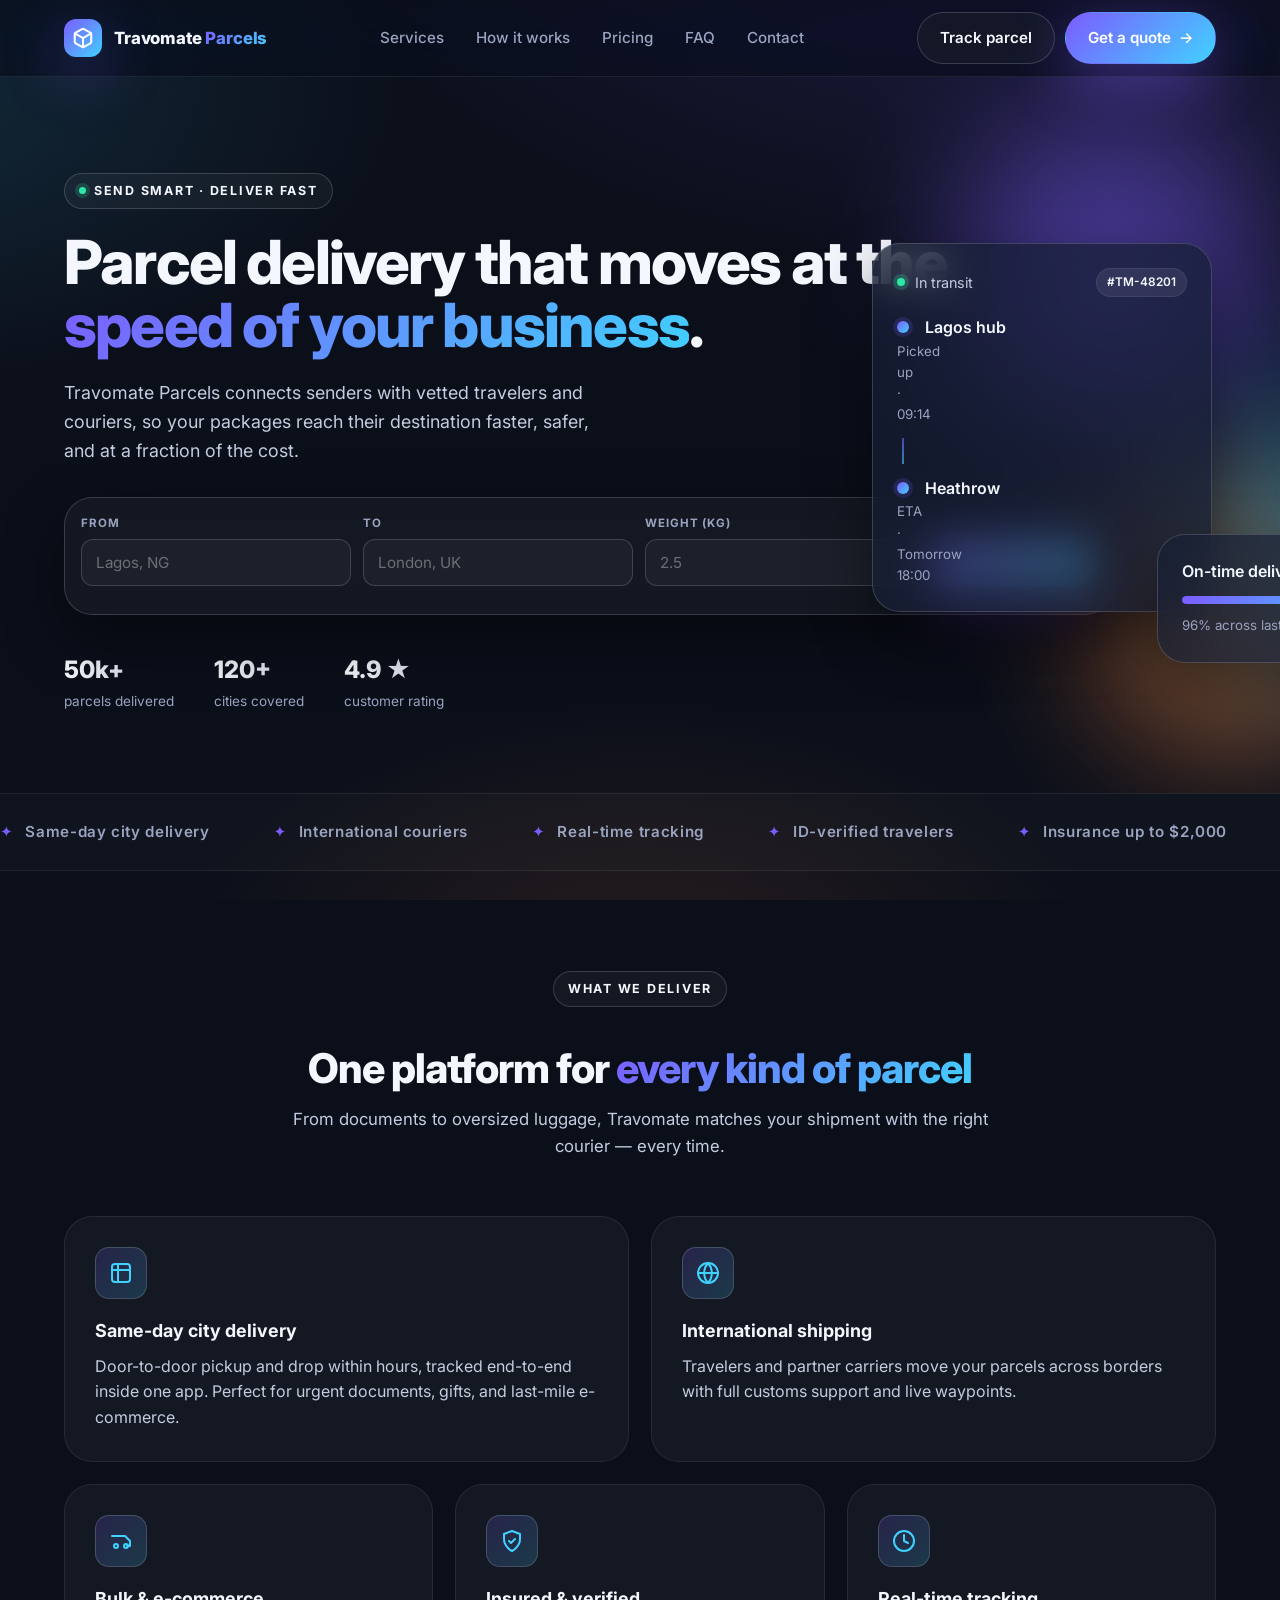
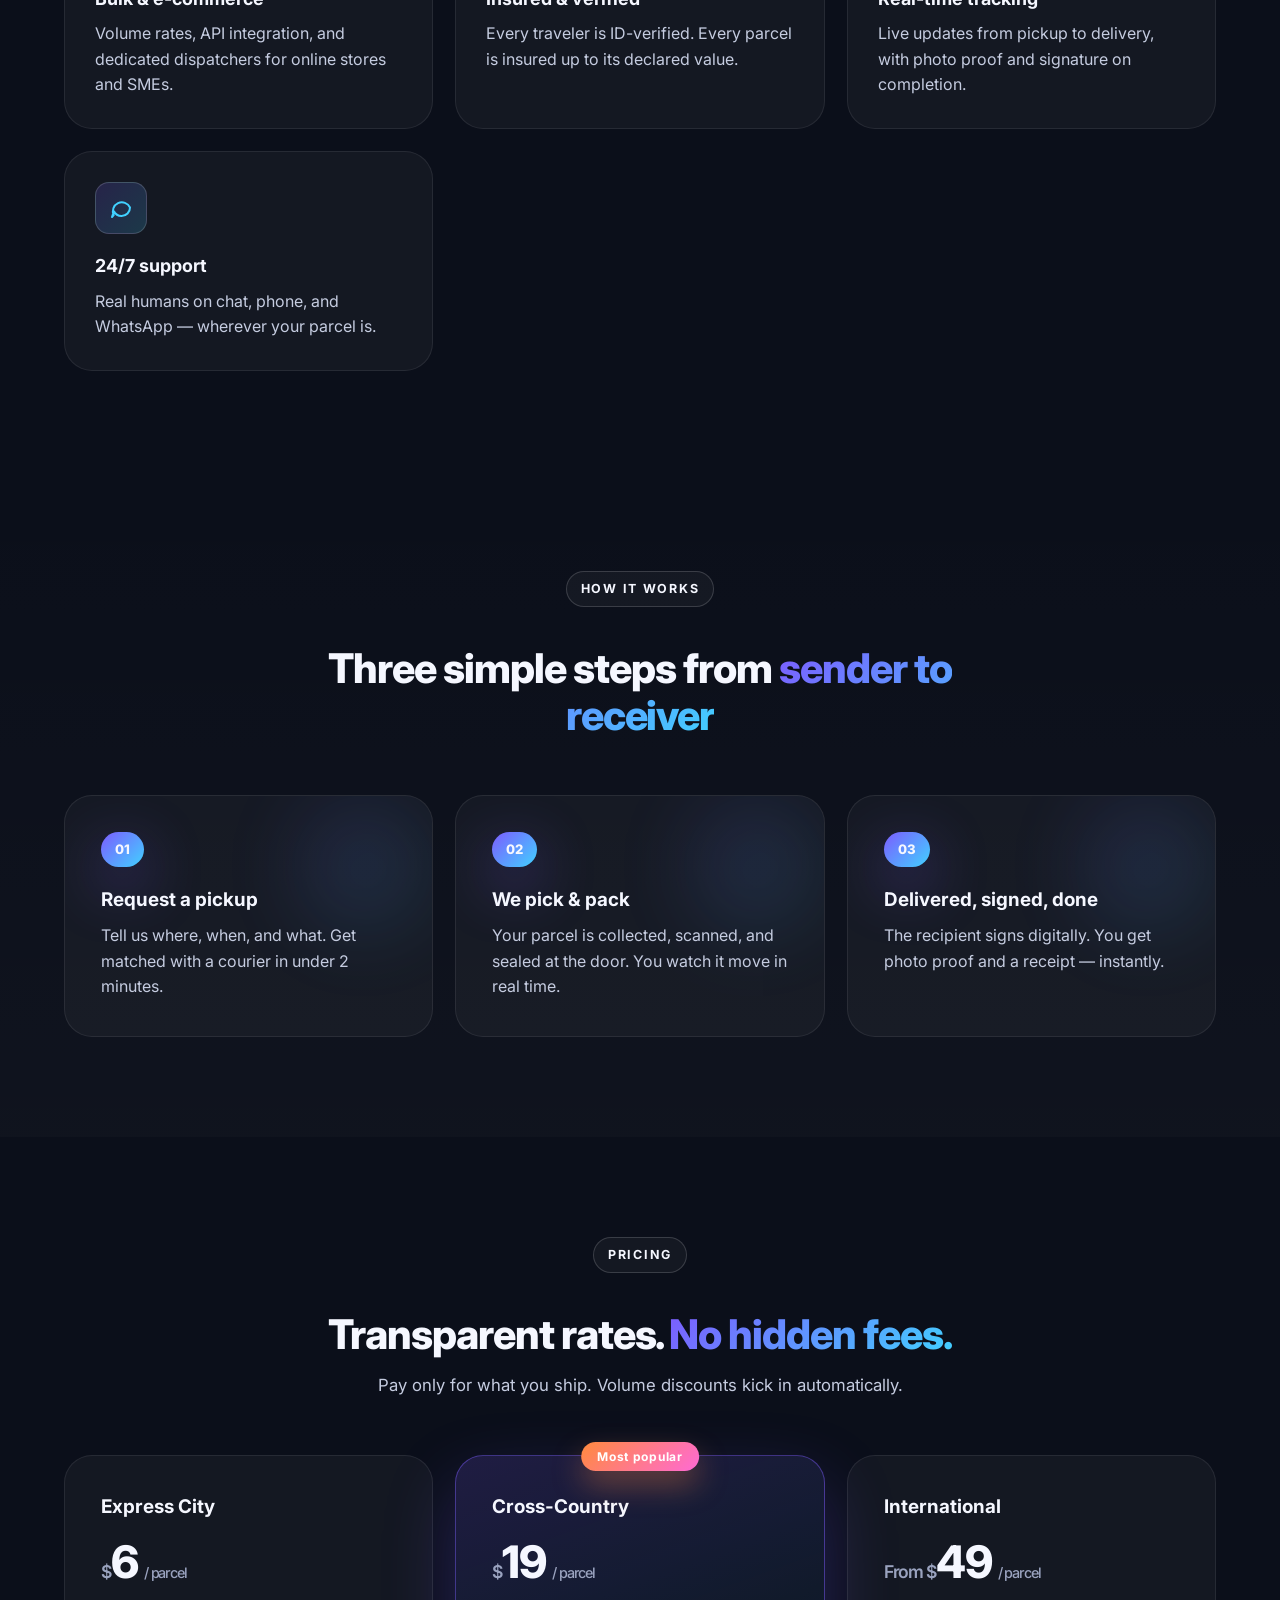
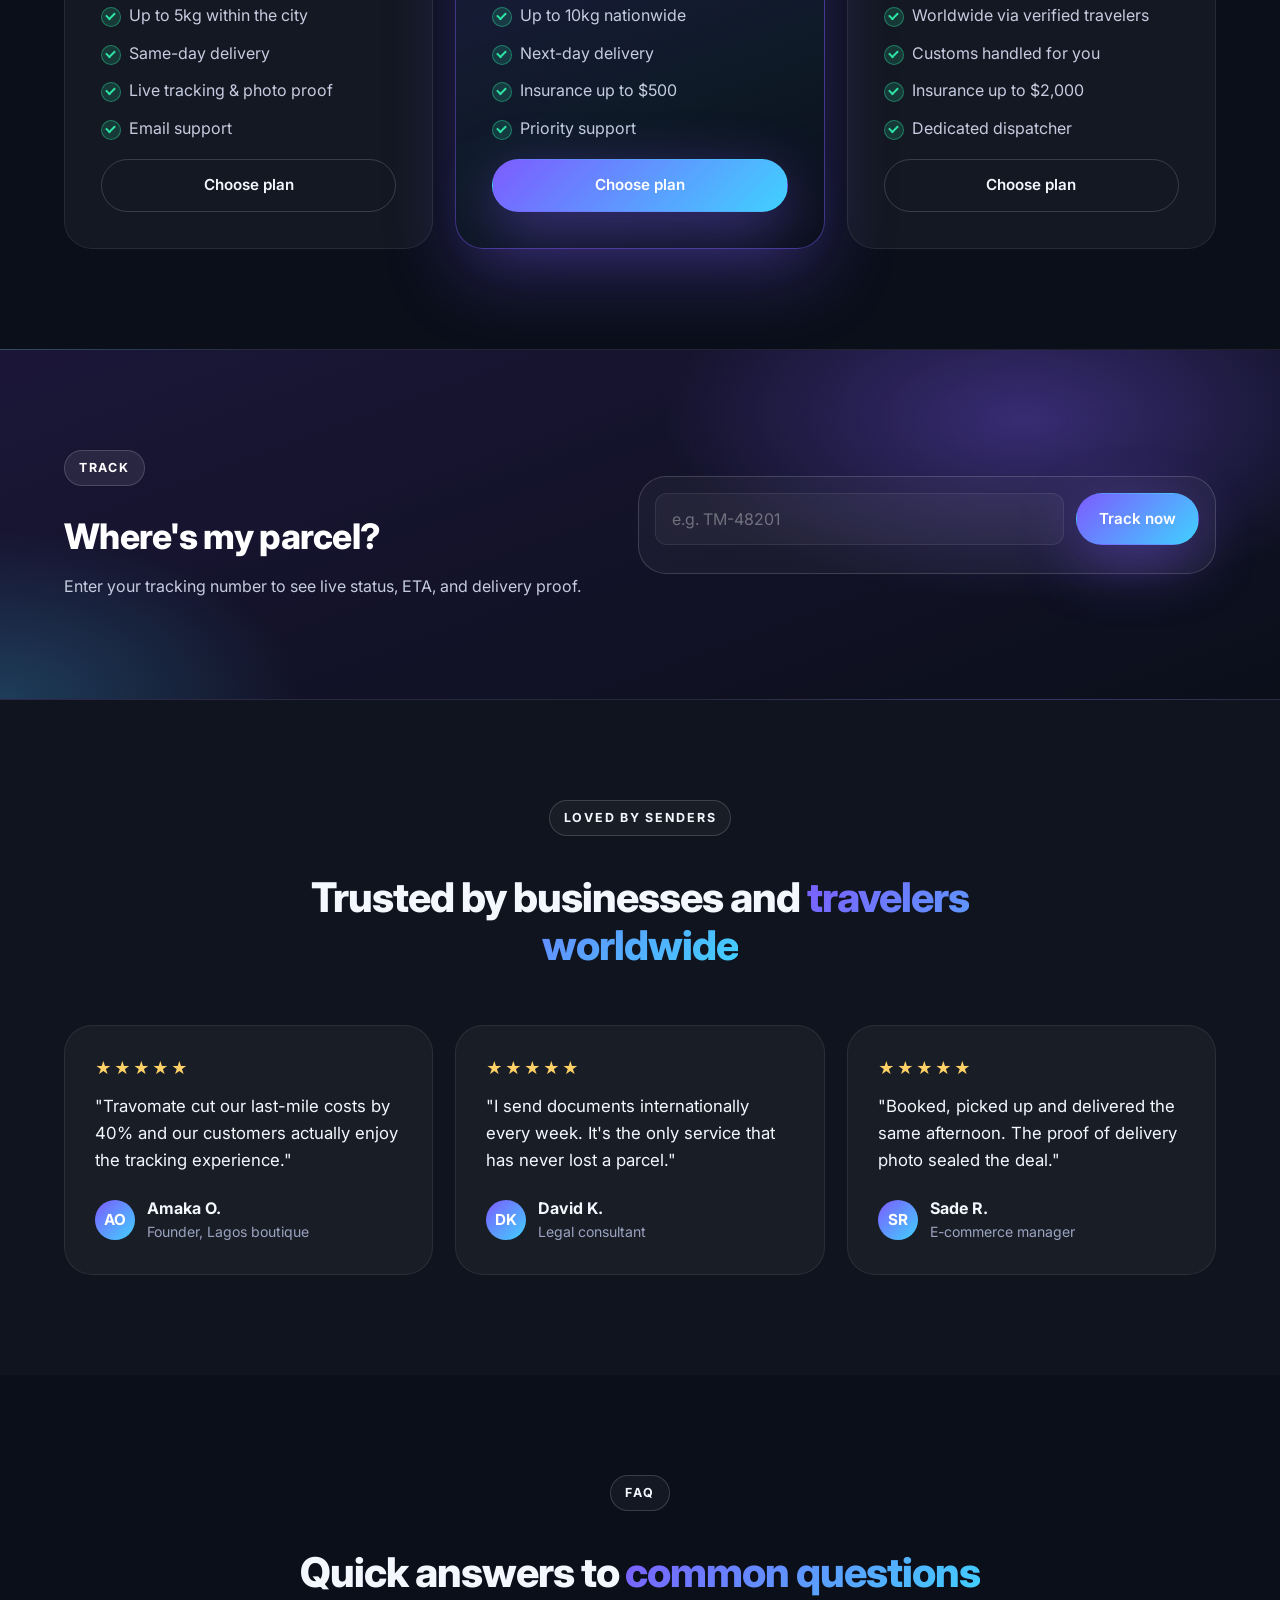
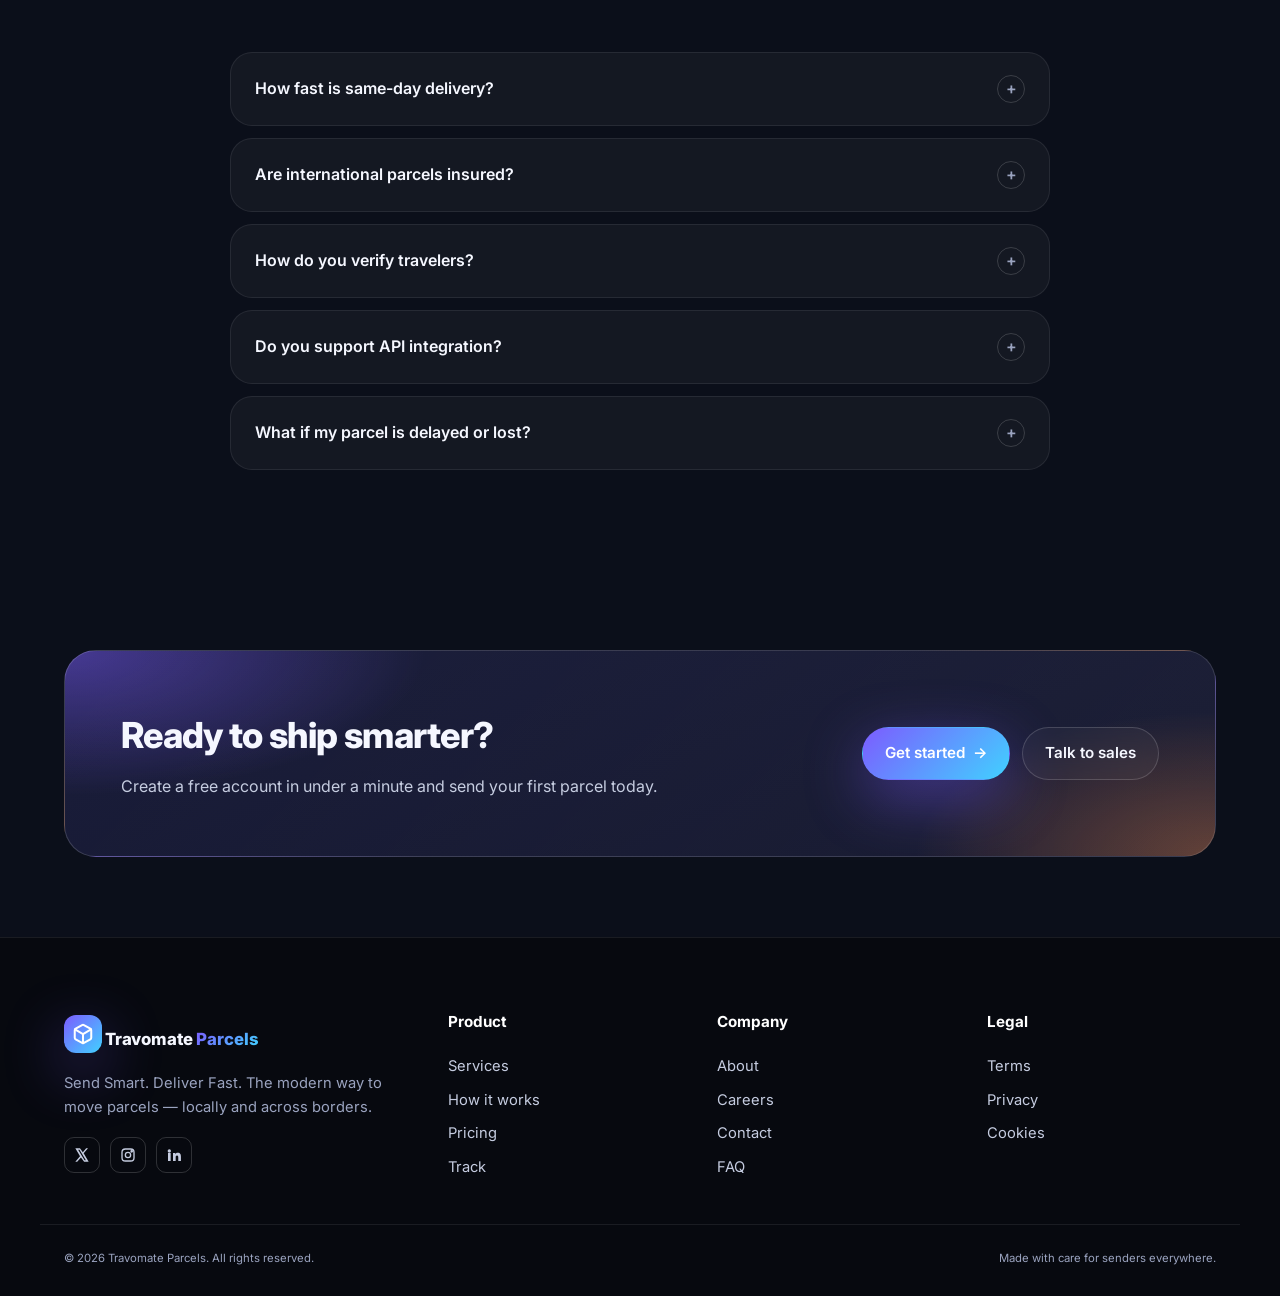
==== index.html @ 9116e595 "Redesign landing page with dark, gradient-rich identity - New dark theme with violet/cyan gradient a" ====
<!DOCTYPE html>
<html lang="en">
<head>
  <meta charset="UTF-8" />
  <meta name="viewport" content="width=device-width, initial-scale=1.0" />
  <meta name="theme-color" content="#0b0f1a" />
  <meta name="description" content="Travomate Parcels — fast, reliable, and affordable parcel delivery across cities and borders." />
  <title>Travomate Parcels — Send Smart. Deliver Fast.</title>
  <link rel="preconnect" href="https://fonts.googleapis.com" />
  <link rel="preconnect" href="https://fonts.gstatic.com" crossorigin />
  <link href="https://fonts.googleapis.com/css2?family=Inter:wght@400;500;600;700;800&display=swap" rel="stylesheet" />
  <link rel="stylesheet" href="styles.css" />
</head>
<body>
  <header class="site-header">
    <div class="container nav">
      <a href="#" class="logo" aria-label="Travomate Parcels home">
        <span class="logo-mark" aria-hidden="true">
          <svg viewBox="0 0 24 24" width="22" height="22" fill="none" stroke="currentColor" stroke-width="2.2" stroke-linecap="round" stroke-linejoin="round">
            <path d="M21 16V8a2 2 0 0 0-1-1.73l-7-4a2 2 0 0 0-2 0l-7 4A2 2 0 0 0 3 8v8a2 2 0 0 0 1 1.73l7 4a2 2 0 0 0 2 0l7-4A2 2 0 0 0 21 16z"/>
            <polyline points="3.27 6.96 12 12.01 20.73 6.96"/>
            <line x1="12" y1="22.08" x2="12" y2="12"/>
          </svg>
        </span>
        <span class="logo-text">Travomate <span>Parcels</span></span>
      </a>
      <nav class="nav-links" aria-label="Primary">
        <a href="#services">Services</a>
        <a href="#how">How it works</a>
        <a href="#pricing">Pricing</a>
        <a href="#faq">FAQ</a>
        <a href="#contact">Contact</a>
      </nav>
      <div class="nav-cta">
        <a href="#track" class="btn btn-ghost">Track parcel</a>
        <a href="#quote" class="btn btn-primary">Get a quote <span class="arrow">→</span></a>
      </div>
      <button class="nav-toggle" aria-label="Open menu" aria-expanded="false">
        <span></span><span></span><span></span>
      </button>
    </div>
  </header>

  <main>
    <section class="hero">
      <div class="container hero-grid">
        <div class="hero-copy reveal">
          <span class="eyebrow"><span class="pulse"></span> Send Smart · Deliver Fast</span>
          <h1>Parcel delivery that moves at the <span class="grad">speed of your business</span>.</h1>
          <p class="lead">
            Travomate Parcels connects senders with vetted travelers and couriers,
            so your packages reach their destination faster, safer, and at a
            fraction of the cost.
          </p>
          <form id="quote" class="quote-form">
            <div class="field">
              <label for="from">From</label>
              <input id="from" name="from" type="text" placeholder="Lagos, NG" required />
            </div>
            <div class="field">
              <label for="to">To</label>
              <input id="to" name="to" type="text" placeholder="London, UK" required />
            </div>
            <div class="field">
              <label for="weight">Weight (kg)</label>
              <input id="weight" name="weight" type="number" min="0.1" step="0.1" placeholder="2.5" required />
            </div>
            <button class="btn btn-primary" type="submit">Get instant quote</button>
            <p id="quote-result" class="quote-result" role="status" aria-live="polite"></p>
          </form>
          <div class="trust">
            <div><strong>50k+</strong><span>parcels delivered</span></div>
            <div><strong>120+</strong><span>cities covered</span></div>
            <div><strong>4.9 ★</strong><span>customer rating</span></div>
          </div>
        </div>
        <div class="hero-art" aria-hidden="true">
          <div class="card card-float">
            <div class="card-row">
              <div class="dot dot-green"></div>
              <span>In transit</span>
              <span class="badge">#TM-48201</span>
            </div>
            <div class="route">
              <div class="route-point"><span></span><p>Lagos hub</p><small>Picked up · 09:14</small></div>
              <div class="route-line"></div>
              <div class="route-point"><span></span><p>Heathrow</p><small>ETA · Tomorrow 18:00</small></div>
            </div>
          </div>
          <div class="card card-float card-2">
            <p class="card-title">On-time delivery</p>
            <div class="bar"><div class="bar-fill" style="width:96%"></div></div>
            <small>96% across last 30 days</small>
          </div>
          <div class="blob blob-1"></div>
          <div class="blob blob-2"></div>
          <div class="blob blob-3"></div>
        </div>
      </div>
    </section>

    <div class="marquee" aria-hidden="true">
      <div class="marquee-track">
        <span>Same-day city delivery</span>
        <span>International couriers</span>
        <span>Real-time tracking</span>
        <span>ID-verified travelers</span>
        <span>Insurance up to $2,000</span>
        <span>API for e-commerce</span>
        <span>24/7 human support</span>
        <span>Same-day city delivery</span>
        <span>International couriers</span>
        <span>Real-time tracking</span>
        <span>ID-verified travelers</span>
        <span>Insurance up to $2,000</span>
        <span>API for e-commerce</span>
        <span>24/7 human support</span>
      </div>
    </div>

    <section id="services" class="services">
      <div class="container">
        <div class="section-head reveal">
          <span class="eyebrow">What we deliver</span>
          <h2>One platform for <span class="grad">every kind of parcel</span></h2>
          <p>From documents to oversized luggage, Travomate matches your shipment with the right courier — every time.</p>
        </div>
        <div class="services-bento">
          <article class="feature b-large reveal">
            <div class="feature-icon">
              <svg viewBox="0 0 24 24" fill="none" stroke="currentColor" stroke-width="2" stroke-linecap="round" stroke-linejoin="round"><rect x="3" y="3" width="18" height="18" rx="3"/><path d="M3 9h18"/><path d="M9 3v18"/></svg>
            </div>
            <h3>Same-day city delivery</h3>
            <p>Door-to-door pickup and drop within hours, tracked end-to-end inside one app. Perfect for urgent documents, gifts, and last-mile e-commerce.</p>
          </article>
          <article class="feature b-med reveal">
            <div class="feature-icon">
              <svg viewBox="0 0 24 24" fill="none" stroke="currentColor" stroke-width="2" stroke-linecap="round" stroke-linejoin="round"><circle cx="12" cy="12" r="10"/><path d="M2 12h20"/><path d="M12 2a15 15 0 0 1 0 20"/><path d="M12 2a15 15 0 0 0 0 20"/></svg>
            </div>
            <h3>International shipping</h3>
            <p>Travelers and partner carriers move your parcels across borders with full customs support and live waypoints.</p>
          </article>
          <article class="feature b-small reveal">
            <div class="feature-icon">
              <svg viewBox="0 0 24 24" fill="none" stroke="currentColor" stroke-width="2" stroke-linecap="round" stroke-linejoin="round"><path d="M3 7h13l5 5v5h-3"/><circle cx="7" cy="17" r="2"/><circle cx="17" cy="17" r="2"/></svg>
            </div>
            <h3>Bulk &amp; e-commerce</h3>
            <p>Volume rates, API integration, and dedicated dispatchers for online stores and SMEs.</p>
          </article>
          <article class="feature b-small reveal">
            <div class="feature-icon">
              <svg viewBox="0 0 24 24" fill="none" stroke="currentColor" stroke-width="2" stroke-linecap="round" stroke-linejoin="round"><path d="M12 22s8-4 8-12V5l-8-3-8 3v5c0 8 8 12 8 12z"/><path d="m9 12 2 2 4-4"/></svg>
            </div>
            <h3>Insured &amp; verified</h3>
            <p>Every traveler is ID-verified. Every parcel is insured up to its declared value.</p>
          </article>
          <article class="feature b-small reveal">
            <div class="feature-icon">
              <svg viewBox="0 0 24 24" fill="none" stroke="currentColor" stroke-width="2" stroke-linecap="round" stroke-linejoin="round"><circle cx="12" cy="12" r="10"/><polyline points="12 6 12 12 16 14"/></svg>
            </div>
            <h3>Real-time tracking</h3>
            <p>Live updates from pickup to delivery, with photo proof and signature on completion.</p>
          </article>
          <article class="feature b-small reveal">
            <div class="feature-icon">
              <svg viewBox="0 0 24 24" fill="none" stroke="currentColor" stroke-width="2" stroke-linecap="round" stroke-linejoin="round"><path d="M21 11.5a8.38 8.38 0 0 1-8.5 8.5 8.5 8.5 0 0 1-7.6-4.7L3 21l1.7-1.9A8.5 8.5 0 1 1 21 11.5z"/></svg>
            </div>
            <h3>24/7 support</h3>
            <p>Real humans on chat, phone, and WhatsApp — wherever your parcel is.</p>
          </article>
        </div>
      </div>
    </section>

    <section id="how" class="how">
      <div class="container">
        <div class="section-head reveal">
          <span class="eyebrow">How it works</span>
          <h2>Three simple steps from <span class="grad">sender to receiver</span></h2>
        </div>
        <ol class="steps">
          <li class="reveal">
            <span class="step-num">01</span>
            <h3>Request a pickup</h3>
            <p>Tell us where, when, and what. Get matched with a courier in under 2 minutes.</p>
          </li>
          <li class="reveal">
            <span class="step-num">02</span>
            <h3>We pick &amp; pack</h3>
            <p>Your parcel is collected, scanned, and sealed at the door. You watch it move in real time.</p>
          </li>
          <li class="reveal">
            <span class="step-num">03</span>
            <h3>Delivered, signed, done</h3>
            <p>The recipient signs digitally. You get photo proof and a receipt — instantly.</p>
          </li>
        </ol>
      </div>
    </section>

    <section id="pricing" class="pricing">
      <div class="container">
        <div class="section-head reveal">
          <span class="eyebrow">Pricing</span>
          <h2>Transparent rates. <span class="grad">No hidden fees.</span></h2>
          <p>Pay only for what you ship. Volume discounts kick in automatically.</p>
        </div>
        <div class="plans">
          <article class="plan reveal">
            <h3>Express City</h3>
            <p class="price"><span>$</span>6<small>/ parcel</small></p>
            <ul>
              <li>Up to 5kg within the city</li>
              <li>Same-day delivery</li>
              <li>Live tracking &amp; photo proof</li>
              <li>Email support</li>
            </ul>
            <a href="#quote" class="btn btn-outline">Choose plan</a>
          </article>
          <article class="plan plan-featured reveal">
            <span class="ribbon">Most popular</span>
            <h3>Cross-Country</h3>
            <p class="price"><span>$</span>19<small>/ parcel</small></p>
            <ul>
              <li>Up to 10kg nationwide</li>
              <li>Next-day delivery</li>
              <li>Insurance up to $500</li>
              <li>Priority support</li>
            </ul>
            <a href="#quote" class="btn btn-primary">Choose plan</a>
          </article>
          <article class="plan reveal">
            <h3>International</h3>
            <p class="price"><span>From $</span>49<small>/ parcel</small></p>
            <ul>
              <li>Worldwide via verified travelers</li>
              <li>Customs handled for you</li>
              <li>Insurance up to $2,000</li>
              <li>Dedicated dispatcher</li>
            </ul>
            <a href="#quote" class="btn btn-outline">Choose plan</a>
          </article>
        </div>
      </div>
    </section>

    <section id="track" class="track">
      <div class="container track-grid">
        <div class="reveal">
          <span class="eyebrow">Track</span>
          <h2>Where's my parcel?</h2>
          <p>Enter your tracking number to see live status, ETA, and delivery proof.</p>
        </div>
        <form class="track-form reveal">
          <label for="tracking" class="sr-only">Tracking number</label>
          <input id="tracking" type="text" placeholder="e.g. TM-48201" />
          <button class="btn btn-primary" type="submit">Track now</button>
          <p id="track-status" class="track-status" role="status" aria-live="polite"></p>
        </form>
      </div>
    </section>

    <section class="testimonials">
      <div class="container">
        <div class="section-head reveal">
          <span class="eyebrow">Loved by senders</span>
          <h2>Trusted by businesses and <span class="grad">travelers worldwide</span></h2>
        </div>
        <div class="grid-3">
          <figure class="quote reveal">
            <div class="stars" aria-label="5 out of 5 stars">★★★★★</div>
            <blockquote>"Travomate cut our last-mile costs by 40% and our customers actually enjoy the tracking experience."</blockquote>
            <figcaption>
              <div class="avatar" aria-hidden="true">AO</div>
              <div class="who"><strong>Amaka O.</strong><span>Founder, Lagos boutique</span></div>
            </figcaption>
          </figure>
          <figure class="quote reveal">
            <div class="stars" aria-label="5 out of 5 stars">★★★★★</div>
            <blockquote>"I send documents internationally every week. It's the only service that has never lost a parcel."</blockquote>
            <figcaption>
              <div class="avatar" aria-hidden="true">DK</div>
              <div class="who"><strong>David K.</strong><span>Legal consultant</span></div>
            </figcaption>
          </figure>
          <figure class="quote reveal">
            <div class="stars" aria-label="5 out of 5 stars">★★★★★</div>
            <blockquote>"Booked, picked up and delivered the same afternoon. The proof of delivery photo sealed the deal."</blockquote>
            <figcaption>
              <div class="avatar" aria-hidden="true">SR</div>
              <div class="who"><strong>Sade R.</strong><span>E-commerce manager</span></div>
            </figcaption>
          </figure>
        </div>
      </div>
    </section>

    <section id="faq" class="faq">
      <div class="container">
        <div class="section-head reveal">
          <span class="eyebrow">FAQ</span>
          <h2>Quick answers to <span class="grad">common questions</span></h2>
        </div>
        <div class="faq-list">
          <details class="faq-item reveal">
            <summary>How fast is same-day delivery?<span class="faq-icon" aria-hidden="true">+</span></summary>
            <p>Most city pickups happen within 30 minutes of booking, and arrive at the recipient within 2–4 hours depending on traffic and distance.</p>
          </details>
          <details class="faq-item reveal">
            <summary>Are international parcels insured?<span class="faq-icon" aria-hidden="true">+</span></summary>
            <p>Yes. Every Travomate parcel is insured up to its declared value, with a default cover of $2,000 on the International plan.</p>
          </details>
          <details class="faq-item reveal">
            <summary>How do you verify travelers?<span class="faq-icon" aria-hidden="true">+</span></summary>
            <p>Every traveler completes government-ID verification, a selfie liveness check, and is rated by senders after each delivery.</p>
          </details>
          <details class="faq-item reveal">
            <summary>Do you support API integration?<span class="faq-icon" aria-hidden="true">+</span></summary>
            <p>Absolutely. Our REST API and Shopify/Woo plugins let you create shipments, fetch live tracking, and trigger webhooks on every status change.</p>
          </details>
          <details class="faq-item reveal">
            <summary>What if my parcel is delayed or lost?<span class="faq-icon" aria-hidden="true">+</span></summary>
            <p>You'll get proactive notifications, and our 24/7 support team will resolve or refund according to our service-level guarantee.</p>
          </details>
        </div>
      </div>
    </section>

    <section id="contact" class="cta">
      <div class="container">
        <div class="cta-inner reveal">
          <div>
            <h2>Ready to ship smarter?</h2>
            <p>Create a free account in under a minute and send your first parcel today.</p>
          </div>
          <div class="cta-actions">
            <a href="#quote" class="btn btn-primary">Get started <span class="arrow">→</span></a>
            <a href="mailto:hello@travomate.com" class="btn btn-ghost">Talk to sales</a>
          </div>
        </div>
      </div>
    </section>
  </main>

  <footer class="site-footer">
    <div class="container footer-grid">
      <div>
        <a href="#" class="logo logo-light">
          <span class="logo-mark" aria-hidden="true">
            <svg viewBox="0 0 24 24" width="22" height="22" fill="none" stroke="currentColor" stroke-width="2.2" stroke-linecap="round" stroke-linejoin="round">
              <path d="M21 16V8a2 2 0 0 0-1-1.73l-7-4a2 2 0 0 0-2 0l-7 4A2 2 0 0 0 3 8v8a2 2 0 0 0 1 1.73l7 4a2 2 0 0 0 2 0l7-4A2 2 0 0 0 21 16z"/>
              <polyline points="3.27 6.96 12 12.01 20.73 6.96"/>
              <line x1="12" y1="22.08" x2="12" y2="12"/>
            </svg>
          </span>
          <span class="logo-text">Travomate <span>Parcels</span></span>
        </a>
        <p class="footer-tag">Send Smart. Deliver Fast. The modern way to move parcels — locally and across borders.</p>
        <div class="socials">
          <a href="#" aria-label="Twitter">
            <svg width="16" height="16" viewBox="0 0 24 24" fill="currentColor"><path d="M18.244 2H21l-6.52 7.45L22 22h-6.83l-4.78-6.25L4.8 22H2l7.04-8.04L2 2h6.94l4.32 5.71L18.244 2zm-2.39 18h1.94L8.27 4H6.2l9.654 16z"/></svg>
          </a>
          <a href="#" aria-label="Instagram">
            <svg width="16" height="16" viewBox="0 0 24 24" fill="none" stroke="currentColor" stroke-width="2"><rect x="3" y="3" width="18" height="18" rx="5"/><circle cx="12" cy="12" r="4"/><circle cx="17.5" cy="6.5" r="1" fill="currentColor"/></svg>
          </a>
          <a href="#" aria-label="LinkedIn">
            <svg width="16" height="16" viewBox="0 0 24 24" fill="currentColor"><path d="M4.98 3.5a2.5 2.5 0 1 1-.001 5.001A2.5 2.5 0 0 1 4.98 3.5zM3 9h4v12H3V9zm7 0h3.8v1.7h.05c.53-1 1.83-2.05 3.77-2.05 4.04 0 4.78 2.66 4.78 6.13V21h-4v-5.4c0-1.29-.02-2.95-1.8-2.95-1.8 0-2.08 1.4-2.08 2.85V21h-4V9z"/></svg>
          </a>
        </div>
      </div>
      <div>
        <h4>Product</h4>
        <a href="#services">Services</a>
        <a href="#how">How it works</a>
        <a href="#pricing">Pricing</a>
        <a href="#track">Track</a>
      </div>
      <div>
        <h4>Company</h4>
        <a href="#">About</a>
        <a href="#">Careers</a>
        <a href="#contact">Contact</a>
        <a href="#faq">FAQ</a>
      </div>
      <div>
        <h4>Legal</h4>
        <a href="#">Terms</a>
        <a href="#">Privacy</a>
        <a href="#">Cookies</a>
      </div>
    </div>
    <div class="container footer-bottom">
      <small>© <span id="year"></span> Travomate Parcels. All rights reserved.</small>
      <small>Made with care for senders everywhere.</small>
    </div>
  </footer>

  <script src="script.js" defer></script>
</body>
</html>
---- styles.css ----
:root {
  --bg: #0b0f1a;
  --bg-soft: #111729;
  --bg-elev: #161e34;
  --surface: rgba(255, 255, 255, 0.04);
  --surface-strong: rgba(255, 255, 255, 0.08);
  --text: #f5f7ff;
  --muted: #9aa3bf;
  --muted-strong: #c5cce0;
  --border: rgba(255, 255, 255, 0.08);
  --border-strong: rgba(255, 255, 255, 0.16);
  --primary: #7c5cff;
  --primary-2: #41d1ff;
  --accent: #ff8a3d;
  --green: #2ee6a6;
  --pink: #ff6ad5;
  --grad-primary: linear-gradient(135deg, #7c5cff 0%, #41d1ff 100%);
  --grad-warm: linear-gradient(135deg, #ff8a3d 0%, #ff6ad5 100%);
  --grad-soft: linear-gradient(135deg, rgba(124,92,255,0.18), rgba(65,209,255,0.18));
  --shadow-sm: 0 6px 18px rgba(0, 0, 0, 0.25);
  --shadow-md: 0 24px 60px rgba(0, 0, 0, 0.45);
  --glow-primary: 0 18px 60px rgba(124, 92, 255, 0.45);
  --radius: 14px;
  --radius-lg: 22px;
  --radius-xl: 28px;
  --container: 1200px;
}

* { box-sizing: border-box; }

html { scroll-behavior: smooth; }

body {
  margin: 0;
  font-family: 'Inter', system-ui, -apple-system, "Segoe UI", Roboto, sans-serif;
  color: var(--text);
  background: var(--bg);
  background-image:
    radial-gradient(1200px 600px at 80% -10%, rgba(124, 92, 255, 0.18), transparent 60%),
    radial-gradient(900px 500px at -10% 10%, rgba(65, 209, 255, 0.14), transparent 60%),
    radial-gradient(800px 480px at 50% 110%, rgba(255, 138, 61, 0.12), transparent 60%);
  background-attachment: fixed;
  line-height: 1.6;
  -webkit-font-smoothing: antialiased;
}

.container {
  width: 100%;
  max-width: var(--container);
  margin: 0 auto;
  padding: 0 24px;
}

a { color: inherit; text-decoration: none; }
img { max-width: 100%; display: block; }

.sr-only {
  position: absolute; width: 1px; height: 1px; padding: 0; margin: -1px;
  overflow: hidden; clip: rect(0,0,0,0); white-space: nowrap; border: 0;
}

/* Buttons */
.btn {
  display: inline-flex;
  align-items: center;
  justify-content: center;
  gap: 8px;
  padding: 13px 22px;
  border-radius: 999px;
  font-weight: 600;
  font-size: 0.95rem;
  border: 1px solid transparent;
  cursor: pointer;
  transition: transform 0.2s ease, box-shadow 0.25s ease, background 0.25s ease, color 0.25s ease, border-color 0.25s ease;
  white-space: nowrap;
  font-family: inherit;
}
.btn-primary {
  background: var(--grad-primary);
  color: #fff;
  box-shadow: var(--glow-primary);
}
.btn-primary:hover { transform: translateY(-2px); box-shadow: 0 24px 70px rgba(124, 92, 255, 0.55); }
.btn-ghost { background: var(--surface); color: var(--text); border-color: var(--border-strong); backdrop-filter: blur(10px); }
.btn-ghost:hover { background: var(--surface-strong); border-color: rgba(255,255,255,0.28); }
.btn-outline { background: transparent; color: var(--text); border-color: var(--border-strong); }
.btn-outline:hover { background: var(--surface); border-color: rgba(255,255,255,0.32); }
.btn .arrow { transition: transform 0.2s ease; }
.btn:hover .arrow { transform: translateX(3px); }

/* Header */
.site-header {
  position: sticky;
  top: 0;
  z-index: 50;
  background: rgba(11, 15, 26, 0.7);
  backdrop-filter: saturate(180%) blur(18px);
  -webkit-backdrop-filter: saturate(180%) blur(18px);
  border-bottom: 1px solid var(--border);
}
.nav {
  display: flex;
  align-items: center;
  justify-content: space-between;
  height: 76px;
  gap: 24px;
}
.logo {
  display: inline-flex;
  align-items: center;
  gap: 12px;
  color: var(--text);
  font-weight: 800;
  letter-spacing: -0.01em;
}
.logo-text { color: var(--text); font-size: 1.05rem; }
.logo-text span {
  background: var(--grad-primary);
  -webkit-background-clip: text;
  background-clip: text;
  color: transparent;
}
.logo-mark {
  width: 38px; height: 38px;
  display: inline-grid; place-items: center;
  background: var(--grad-primary);
  border-radius: 12px;
  color: #fff;
  box-shadow: var(--glow-primary);
}
.nav-links { display: flex; gap: 32px; }
.nav-links a { color: var(--muted); font-weight: 500; font-size: 0.95rem; transition: color 0.2s ease; }
.nav-links a:hover { color: var(--text); }
.nav-cta { display: flex; gap: 10px; align-items: center; }

.nav-toggle {
  display: none;
  flex-direction: column;
  justify-content: space-between;
  width: 28px; height: 22px;
  border: 0; background: transparent; cursor: pointer; padding: 0;
}
.nav-toggle span { display: block; height: 2px; background: var(--text); border-radius: 2px; }

/* Hero */
.hero {
  position: relative;
  padding: 96px 0 80px;
  overflow: hidden;
}
.hero-grid {
  display: grid;
  grid-template-columns: 1.1fr 0.9fr;
  gap: 64px;
  align-items: center;
}
.eyebrow {
  display: inline-flex;
  align-items: center;
  gap: 8px;
  font-size: 0.78rem;
  font-weight: 700;
  letter-spacing: 0.14em;
  text-transform: uppercase;
  color: var(--text);
  background: var(--surface);
  border: 1px solid var(--border-strong);
  padding: 7px 14px;
  border-radius: 999px;
  margin-bottom: 22px;
}
.eyebrow .pulse {
  width: 7px; height: 7px; border-radius: 50%;
  background: var(--green);
  box-shadow: 0 0 0 4px rgba(46, 230, 166, 0.18);
  animation: pulse 2.2s ease-in-out infinite;
}
@keyframes pulse {
  0%, 100% { box-shadow: 0 0 0 4px rgba(46, 230, 166, 0.18); }
  50% { box-shadow: 0 0 0 8px rgba(46, 230, 166, 0.05); }
}

.hero h1 {
  font-size: clamp(2.4rem, 5vw, 3.8rem);
  line-height: 1.04;
  letter-spacing: -0.03em;
  margin: 0 0 22px;
  font-weight: 800;
}
.hero h1 .grad {
  background: var(--grad-primary);
  -webkit-background-clip: text;
  background-clip: text;
  color: transparent;
}
.lead { color: var(--muted-strong); font-size: 1.12rem; max-width: 560px; margin: 0 0 32px; }

.quote-form {
  display: grid;
  grid-template-columns: 1fr 1fr 0.7fr auto;
  gap: 12px;
  background: var(--surface);
  padding: 16px;
  border: 1px solid var(--border-strong);
  border-radius: var(--radius-xl);
  box-shadow: var(--shadow-md);
  backdrop-filter: blur(14px);
  -webkit-backdrop-filter: blur(14px);
  align-items: end;
}
.quote-form .field { display: flex; flex-direction: column; gap: 6px; }
.quote-form label { font-size: 0.72rem; font-weight: 700; letter-spacing: 0.08em; text-transform: uppercase; color: var(--muted); }
.quote-form input {
  padding: 13px 14px;
  border: 1px solid var(--border-strong);
  background: rgba(255,255,255,0.04);
  color: var(--text);
  border-radius: 12px;
  font-size: 0.95rem;
  font-family: inherit;
  outline: none;
  transition: border 0.15s ease, box-shadow 0.15s ease, background 0.2s ease;
}
.quote-form input::placeholder { color: rgba(255,255,255,0.35); }
.quote-form input:focus { border-color: var(--primary); box-shadow: 0 0 0 4px rgba(124,92,255,0.22); background: rgba(255,255,255,0.08); }
.quote-form .btn { padding: 14px 22px; }
.quote-result { grid-column: 1 / -1; margin: 0; color: var(--green); font-size: 0.9rem; }

.trust {
  display: flex;
  gap: 40px;
  margin-top: 36px;
  flex-wrap: wrap;
}
.trust div { display: flex; flex-direction: column; gap: 2px; }
.trust strong {
  font-size: 1.5rem; font-weight: 800;
  background: linear-gradient(135deg, #fff, #c5cce0);
  -webkit-background-clip: text;
  background-clip: text;
  color: transparent;
}
.trust span { font-size: 0.85rem; color: var(--muted); }

/* Hero art */
.hero-art { position: relative; min-height: 500px; }
.card {
  position: absolute;
  background: rgba(22, 30, 52, 0.7);
  border: 1px solid var(--border-strong);
  border-radius: var(--radius-xl);
  box-shadow: var(--shadow-md);
  padding: 24px;
  width: 340px;
  backdrop-filter: blur(20px);
  -webkit-backdrop-filter: blur(20px);
}
.card-float { animation: float 7s ease-in-out infinite; }
.card-2 { animation-delay: -3.5s; bottom: 30px; left: -20px; width: 280px; }
.card:not(.card-2) { top: 50px; right: 0; }
@keyframes float { 0%, 100% { transform: translateY(0);} 50% { transform: translateY(-12px);} }

.card-row { display: flex; align-items: center; gap: 10px; margin-bottom: 18px; font-size: 0.9rem; color: var(--muted-strong); }
.dot { width: 8px; height: 8px; border-radius: 50%; }
.dot-green { background: var(--green); box-shadow: 0 0 0 4px rgba(46,230,166,0.22); }
.badge {
  margin-left: auto;
  background: var(--surface-strong);
  border: 1px solid var(--border);
  padding: 4px 10px;
  border-radius: 999px;
  font-size: 0.74rem;
  color: var(--text);
  font-weight: 600;
}

.route { display: grid; gap: 12px; }
.route-point { display: grid; grid-template-columns: 16px 1fr; column-gap: 12px; }
.route-point span { width: 12px; height: 12px; border-radius: 50%; background: var(--grad-primary); margin-top: 6px; box-shadow: 0 0 0 4px rgba(124,92,255,0.18); }
.route-point p { margin: 0; font-weight: 600; }
.route-point small { color: var(--muted); }
.route-line { width: 2px; height: 26px; background: linear-gradient(var(--primary), var(--primary-2)); margin-left: 5px; opacity: 0.6; }

.card-title { margin: 0 0 12px; font-weight: 600; }
.bar { width: 100%; height: 8px; background: rgba(255,255,255,0.08); border-radius: 999px; overflow: hidden; margin-bottom: 8px; }
.bar-fill { height: 100%; background: var(--grad-primary); border-radius: 999px; }
.card small { color: var(--muted); }

.blob { position: absolute; border-radius: 50%; filter: blur(70px); opacity: 0.5; z-index: -1; pointer-events: none; }
.blob-1 { width: 320px; height: 320px; background: var(--primary); top: -80px; right: -60px; }
.blob-2 { width: 260px; height: 260px; background: var(--accent); bottom: -60px; left: -80px; }
.blob-3 { width: 280px; height: 280px; background: var(--primary-2); top: 40%; left: 30%; opacity: 0.35; }

/* Marquee */
.marquee {
  border-top: 1px solid var(--border);
  border-bottom: 1px solid var(--border);
  padding: 26px 0;
  overflow: hidden;
  background: rgba(255,255,255,0.02);
}
.marquee-track {
  display: flex;
  gap: 64px;
  align-items: center;
  width: max-content;
  animation: marquee 30s linear infinite;
  color: var(--muted);
  font-weight: 600;
  letter-spacing: 0.04em;
}
.marquee-track span { font-size: 0.95rem; display: inline-flex; align-items: center; gap: 12px; }
.marquee-track span::before { content: "✦"; color: var(--primary); }
@keyframes marquee {
  from { transform: translateX(0); }
  to   { transform: translateX(-50%); }
}

/* Sections */
section { padding: 100px 0; position: relative; }
.section-head { max-width: 740px; margin: 0 auto 56px; text-align: center; }
.section-head h2 {
  font-size: clamp(1.9rem, 3.2vw, 2.6rem);
  line-height: 1.15;
  letter-spacing: -0.025em;
  margin: 16px 0 14px;
  font-weight: 800;
}
.section-head h2 .grad {
  background: var(--grad-primary);
  -webkit-background-clip: text;
  background-clip: text;
  color: transparent;
}
.section-head p { color: var(--muted-strong); margin: 0; font-size: 1.05rem; }

.grid-3 {
  display: grid;
  grid-template-columns: repeat(3, 1fr);
  gap: 22px;
}

/* Bento services */
.services-bento {
  display: grid;
  grid-template-columns: repeat(6, 1fr);
  gap: 22px;
}
.feature {
  position: relative;
  background: var(--surface);
  border: 1px solid var(--border);
  border-radius: var(--radius-xl);
  padding: 30px;
  overflow: hidden;
  transition: transform 0.25s ease, border-color 0.25s ease, background 0.25s ease;
}
.feature::before {
  content: "";
  position: absolute;
  inset: 0;
  background: radial-gradient(400px 200px at var(--mx, 50%) var(--my, 0%), rgba(124,92,255,0.18), transparent 60%);
  opacity: 0;
  transition: opacity 0.3s ease;
  pointer-events: none;
}
.feature:hover { transform: translateY(-4px); border-color: var(--border-strong); background: var(--surface-strong); }
.feature:hover::before { opacity: 1; }
.feature-icon {
  width: 52px; height: 52px;
  display: grid; place-items: center;
  background: var(--grad-soft);
  color: var(--primary-2);
  border: 1px solid var(--border-strong);
  border-radius: 14px;
  margin-bottom: 18px;
}
.feature-icon svg { width: 24px; height: 24px; }
.feature h3 { margin: 0 0 8px; font-size: 1.12rem; font-weight: 700; }
.feature p { margin: 0; color: var(--muted-strong); }

.feature.b-large { grid-column: span 3; }
.feature.b-med { grid-column: span 3; }
.feature.b-small { grid-column: span 2; }

/* How it works */
.how { background: linear-gradient(180deg, transparent, rgba(255,255,255,0.02)); }
.steps {
  list-style: none;
  margin: 0;
  padding: 0;
  display: grid;
  grid-template-columns: repeat(3, 1fr);
  gap: 22px;
  counter-reset: step;
}
.steps li {
  background: var(--surface);
  border-radius: var(--radius-xl);
  padding: 36px;
  border: 1px solid var(--border);
  position: relative;
  overflow: hidden;
}
.steps li::after {
  content: "";
  position: absolute;
  inset: -1px -1px auto auto;
  width: 140px; height: 140px;
  background: var(--grad-soft);
  filter: blur(40px);
  border-radius: 50%;
  opacity: 0.7;
  pointer-events: none;
}
.step-num {
  display: inline-block;
  font-weight: 800;
  color: var(--text);
  background: var(--grad-primary);
  padding: 7px 14px;
  border-radius: 999px;
  font-size: 0.82rem;
  margin-bottom: 18px;
  box-shadow: var(--glow-primary);
  position: relative;
  z-index: 1;
}
.steps h3 { margin: 0 0 8px; font-size: 1.18rem; font-weight: 700; position: relative; z-index: 1; }
.steps p { margin: 0; color: var(--muted-strong); position: relative; z-index: 1; }

/* Pricing */
.plans {
  display: grid;
  grid-template-columns: repeat(3, 1fr);
  gap: 22px;
  align-items: stretch;
}
.plan {
  background: var(--surface);
  border: 1px solid var(--border);
  border-radius: var(--radius-xl);
  padding: 36px;
  position: relative;
  display: flex;
  flex-direction: column;
  gap: 18px;
  transition: transform 0.25s ease, border-color 0.25s ease;
}
.plan:hover { border-color: var(--border-strong); }
.plan h3 { margin: 0; font-size: 1.18rem; font-weight: 700; }
.plan .price { margin: 0; font-size: 2.8rem; font-weight: 800; letter-spacing: -0.025em; line-height: 1; }
.plan .price span { font-size: 1.1rem; color: var(--muted); font-weight: 600; }
.plan .price small { font-size: 0.9rem; color: var(--muted); font-weight: 500; margin-left: 6px; }
.plan ul { list-style: none; margin: 0; padding: 0; display: grid; gap: 12px; }
.plan ul li { color: var(--muted-strong); padding-left: 28px; position: relative; }
.plan ul li::before {
  content: "";
  position: absolute;
  left: 0; top: 4px;
  width: 18px; height: 18px;
  background: rgba(46,230,166,0.16);
  border: 1px solid rgba(46,230,166,0.4);
  border-radius: 50%;
}
.plan ul li::after {
  content: "";
  position: absolute;
  left: 5px; top: 9px;
  width: 7px; height: 4px;
  border-left: 2px solid var(--green);
  border-bottom: 2px solid var(--green);
  transform: rotate(-45deg);
}
.plan .btn { margin-top: auto; align-self: stretch; }
.plan-featured {
  background: linear-gradient(160deg, rgba(124,92,255,0.18), rgba(65,209,255,0.06) 60%, transparent);
  border-color: rgba(124,92,255,0.45);
  box-shadow: 0 30px 70px rgba(124,92,255,0.25);
  transform: translateY(-10px);
}
.ribbon {
  position: absolute;
  top: -14px; left: 50%;
  transform: translateX(-50%);
  background: var(--grad-warm);
  color: #fff;
  padding: 5px 16px;
  border-radius: 999px;
  font-size: 0.75rem;
  font-weight: 700;
  letter-spacing: 0.06em;
  box-shadow: 0 14px 30px rgba(255,138,61,0.35);
}

/* Track */
.track {
  background:
    radial-gradient(600px 300px at 80% 20%, rgba(124,92,255,0.35), transparent 60%),
    radial-gradient(500px 280px at 0% 100%, rgba(65,209,255,0.22), transparent 60%),
    linear-gradient(160deg, #1b1638 0%, #0b0f1a 100%);
  color: #fff;
  border-top: 1px solid var(--border);
  border-bottom: 1px solid var(--border);
}
.track .eyebrow { background: var(--surface-strong); color: #fff; border-color: var(--border-strong); }
.track h2 { margin: 0 0 10px; font-size: clamp(1.7rem, 2.8vw, 2.2rem); font-weight: 800; letter-spacing: -0.02em; }
.track p { margin: 0; color: var(--muted-strong); }
.track-grid {
  display: grid;
  grid-template-columns: 1fr 1.1fr;
  gap: 48px;
  align-items: center;
}
.track-form {
  display: grid;
  grid-template-columns: 1fr auto;
  gap: 12px;
  background: var(--surface);
  border: 1px solid var(--border-strong);
  padding: 16px;
  border-radius: var(--radius-xl);
  backdrop-filter: blur(14px);
}
.track-form input {
  padding: 15px 16px;
  border-radius: 12px;
  border: 1px solid var(--border);
  background: rgba(255,255,255,0.04);
  color: var(--text);
  font-size: 1rem;
  font-family: inherit;
  outline: none;
  transition: border 0.15s ease, box-shadow 0.15s ease;
}
.track-form input::placeholder { color: rgba(255,255,255,0.35); }
.track-form input:focus { border-color: var(--primary); box-shadow: 0 0 0 4px rgba(124,92,255,0.22); }
.track-status { grid-column: 1 / -1; margin: 0; color: var(--muted-strong); font-size: 0.95rem; }

/* Testimonials */
.testimonials { background: rgba(255,255,255,0.02); }
.quote {
  background: var(--surface);
  border: 1px solid var(--border);
  border-radius: var(--radius-xl);
  padding: 30px;
  margin: 0;
  transition: transform 0.25s ease, border-color 0.25s ease;
}
.quote:hover { transform: translateY(-3px); border-color: var(--border-strong); }
.quote .stars { color: #ffd166; letter-spacing: 2px; margin-bottom: 12px; font-size: 1rem; }
.quote blockquote { margin: 0 0 22px; font-size: 1.05rem; line-height: 1.6; color: var(--text); }
.quote figcaption { display: flex; align-items: center; gap: 12px; }
.avatar {
  width: 40px; height: 40px;
  border-radius: 50%;
  background: var(--grad-primary);
  display: grid; place-items: center;
  color: #fff; font-weight: 700;
  font-size: 0.95rem;
  flex-shrink: 0;
}
.quote figcaption .who { display: flex; flex-direction: column; }
.quote figcaption strong { font-weight: 700; }
.quote figcaption span { color: var(--muted); font-size: 0.88rem; }

/* FAQ */
.faq-list { max-width: 820px; margin: 0 auto; display: grid; gap: 12px; }
.faq-item {
  background: var(--surface);
  border: 1px solid var(--border);
  border-radius: var(--radius-lg);
  overflow: hidden;
  transition: border-color 0.2s ease, background 0.2s ease;
}
.faq-item[open] { border-color: var(--border-strong); background: var(--surface-strong); }
.faq-item summary {
  list-style: none;
  cursor: pointer;
  padding: 22px 24px;
  display: flex;
  justify-content: space-between;
  align-items: center;
  gap: 16px;
  font-weight: 600;
  color: var(--text);
}
.faq-item summary::-webkit-details-marker { display: none; }
.faq-icon {
  width: 28px; height: 28px;
  border-radius: 50%;
  border: 1px solid var(--border-strong);
  display: grid; place-items: center;
  color: var(--muted);
  flex-shrink: 0;
  transition: transform 0.25s ease, color 0.2s ease, border-color 0.2s ease;
}
.faq-item[open] .faq-icon { transform: rotate(45deg); color: var(--text); border-color: var(--text); }
.faq-item p { margin: 0; padding: 0 24px 24px; color: var(--muted-strong); }

/* CTA */
.cta { padding: 80px 0; }
.cta-inner {
  display: grid;
  grid-template-columns: 1fr auto;
  gap: 32px;
  align-items: center;
  background:
    radial-gradient(600px 240px at 0% 0%, rgba(124,92,255,0.45), transparent 60%),
    radial-gradient(500px 240px at 100% 100%, rgba(255,138,61,0.32), transparent 60%),
    linear-gradient(160deg, #1a1d3b, #11142a);
  padding: 56px;
  border-radius: 32px;
  border: 1px solid var(--border-strong);
  position: relative;
  overflow: hidden;
}
.cta-inner::after {
  content: "";
  position: absolute;
  inset: 0;
  background: linear-gradient(135deg, transparent, rgba(255,255,255,0.04));
  pointer-events: none;
}
.cta h2 { margin: 0 0 10px; font-size: clamp(1.7rem, 2.8vw, 2.3rem); font-weight: 800; letter-spacing: -0.02em; }
.cta p { margin: 0; color: var(--muted-strong); }
.cta-actions { display: flex; gap: 12px; position: relative; z-index: 1; }

/* Footer */
.site-footer {
  background: #07090f;
  color: var(--muted-strong);
  padding: 72px 0 28px;
  border-top: 1px solid var(--border);
}
.site-footer .logo, .site-footer h4, .site-footer a { color: #fff; }
.footer-grid {
  display: grid;
  grid-template-columns: 1.5fr repeat(3, 1fr);
  gap: 40px;
  padding-bottom: 40px;
  border-bottom: 1px solid var(--border);
}
.footer-grid h4 { margin: 0 0 16px; font-size: 0.95rem; font-weight: 700; }
.footer-grid a { display: block; padding: 5px 0; color: var(--muted-strong); font-size: 0.92rem; transition: color 0.2s ease; }
.footer-grid a:hover { color: #fff; }
.footer-tag { color: var(--muted); margin: 14px 0 18px; font-size: 0.92rem; max-width: 320px; }
.socials { display: flex; gap: 10px; }
.socials a {
  width: 36px; height: 36px;
  display: grid; place-items: center;
  border: 1px solid var(--border-strong);
  border-radius: 10px;
  color: var(--muted-strong);
  transition: border-color 0.2s ease, color 0.2s ease, background 0.2s ease;
}
.socials a:hover { color: #fff; border-color: rgba(255,255,255,0.32); background: var(--surface); }
.footer-bottom {
  display: flex;
  justify-content: space-between;
  padding-top: 24px;
  color: var(--muted);
  flex-wrap: wrap;
  gap: 8px;
  font-size: 0.85rem;
}

/* Reveal animation */
.reveal { opacity: 0; transform: translateY(18px); transition: opacity 0.7s ease, transform 0.7s ease; }
.reveal.in { opacity: 1; transform: translateY(0); }

/* Responsive */
@media (max-width: 1020px) {
  .services-bento { grid-template-columns: repeat(2, 1fr); }
  .feature.b-large, .feature.b-med, .feature.b-small { grid-column: span 1; }
}
@media (max-width: 960px) {
  .hero-grid, .track-grid, .cta-inner { grid-template-columns: 1fr; }
  .hero-art { min-height: 440px; }
  .grid-3, .steps, .plans { grid-template-columns: 1fr 1fr; }
  .footer-grid { grid-template-columns: 1fr 1fr; gap: 32px; }
  .quote-form { grid-template-columns: 1fr 1fr; }
  .quote-form .btn { grid-column: 1 / -1; }
  .plan-featured { transform: none; }
  .cta-inner { padding: 40px; }
}
@media (max-width: 720px) {
  .nav-links, .nav-cta { display: none; }
  .nav-toggle { display: flex; }
  .nav-links.open {
    display: flex;
    flex-direction: column;
    position: absolute;
    top: 76px; left: 0; right: 0;
    background: rgba(11, 15, 26, 0.95);
    padding: 24px;
    gap: 16px;
    border-bottom: 1px solid var(--border);
    backdrop-filter: blur(18px);
  }
  section { padding: 72px 0; }
  .grid-3, .steps, .plans, .services-bento { grid-template-columns: 1fr; }
  .footer-grid { grid-template-columns: 1fr; }
  .cta-inner { padding: 32px; }
  .cta-actions { flex-wrap: wrap; }
  .card:not(.card-2) { width: 280px; }
  .card-2 { width: 240px; left: 0; }
}

@media (prefers-reduced-motion: reduce) {
  .card-float, .marquee-track, .eyebrow .pulse { animation: none !important; }
  .reveal { opacity: 1; transform: none; transition: none; }
}
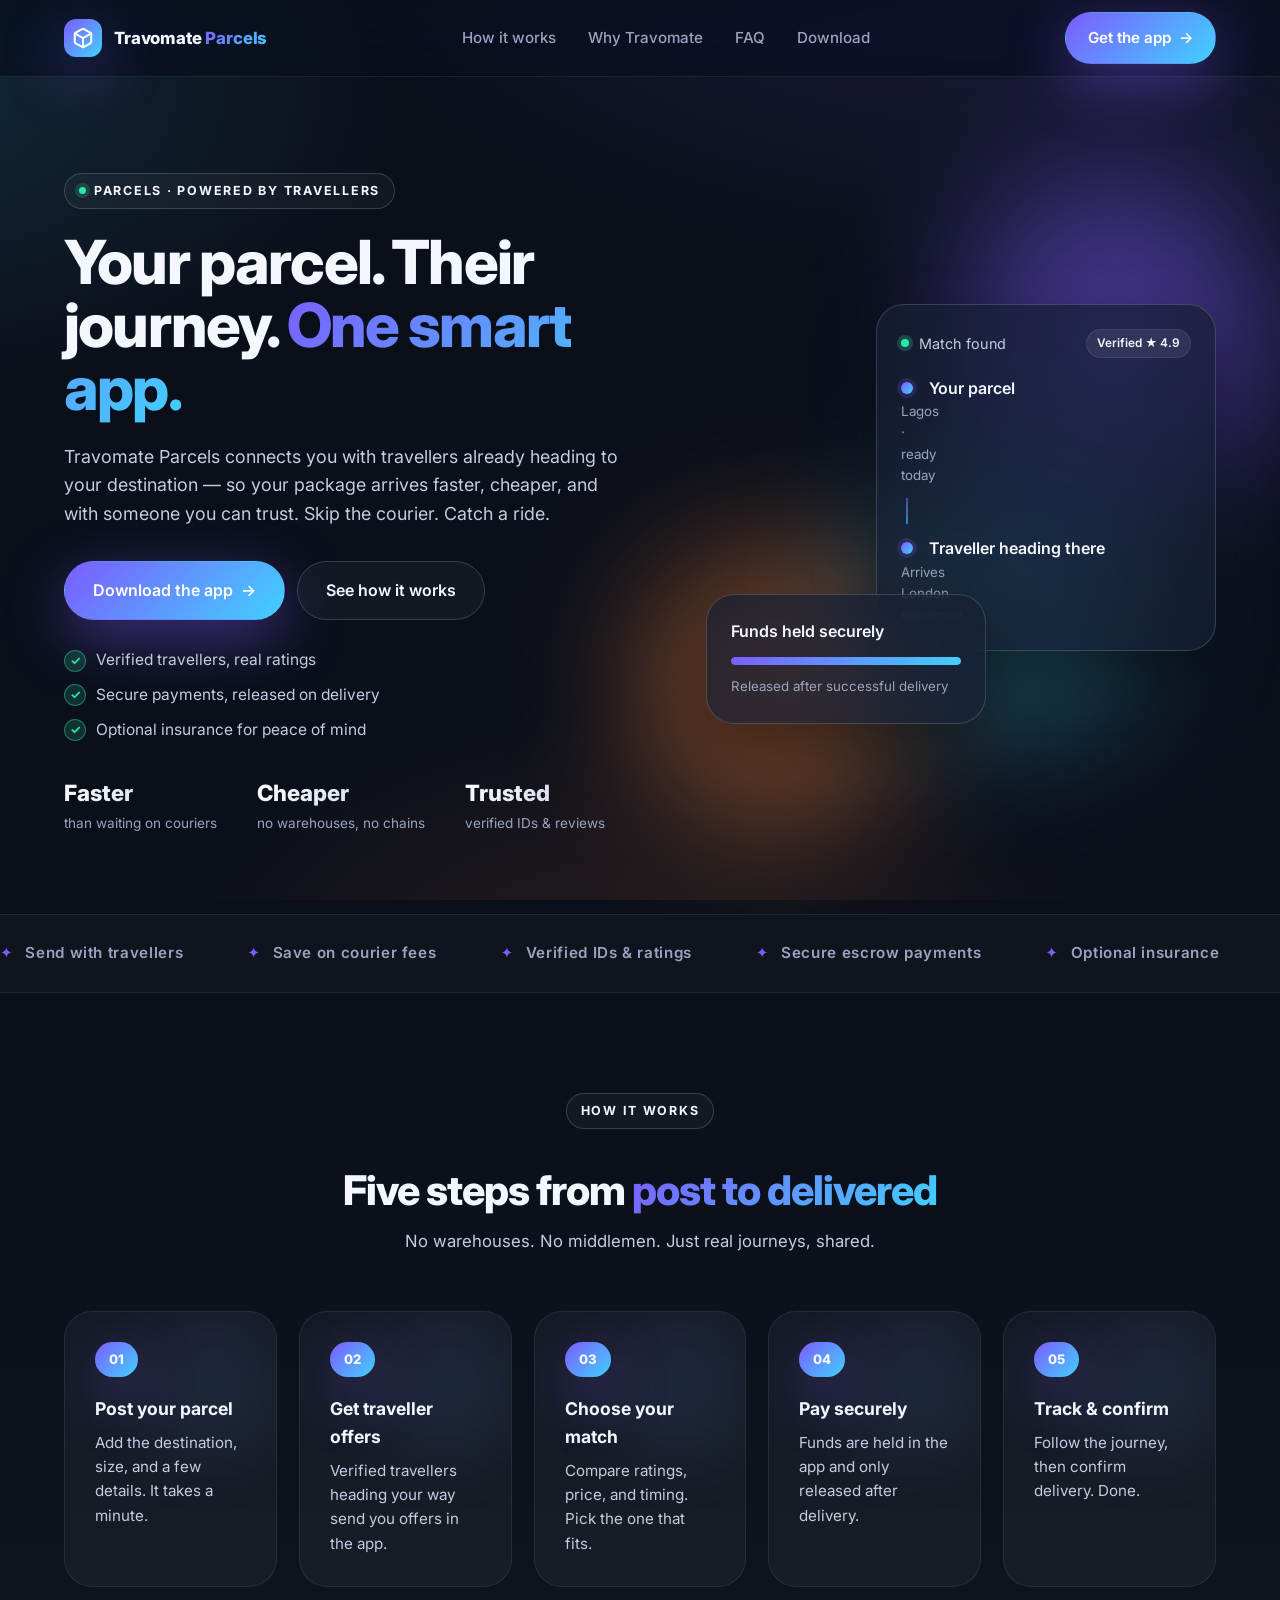
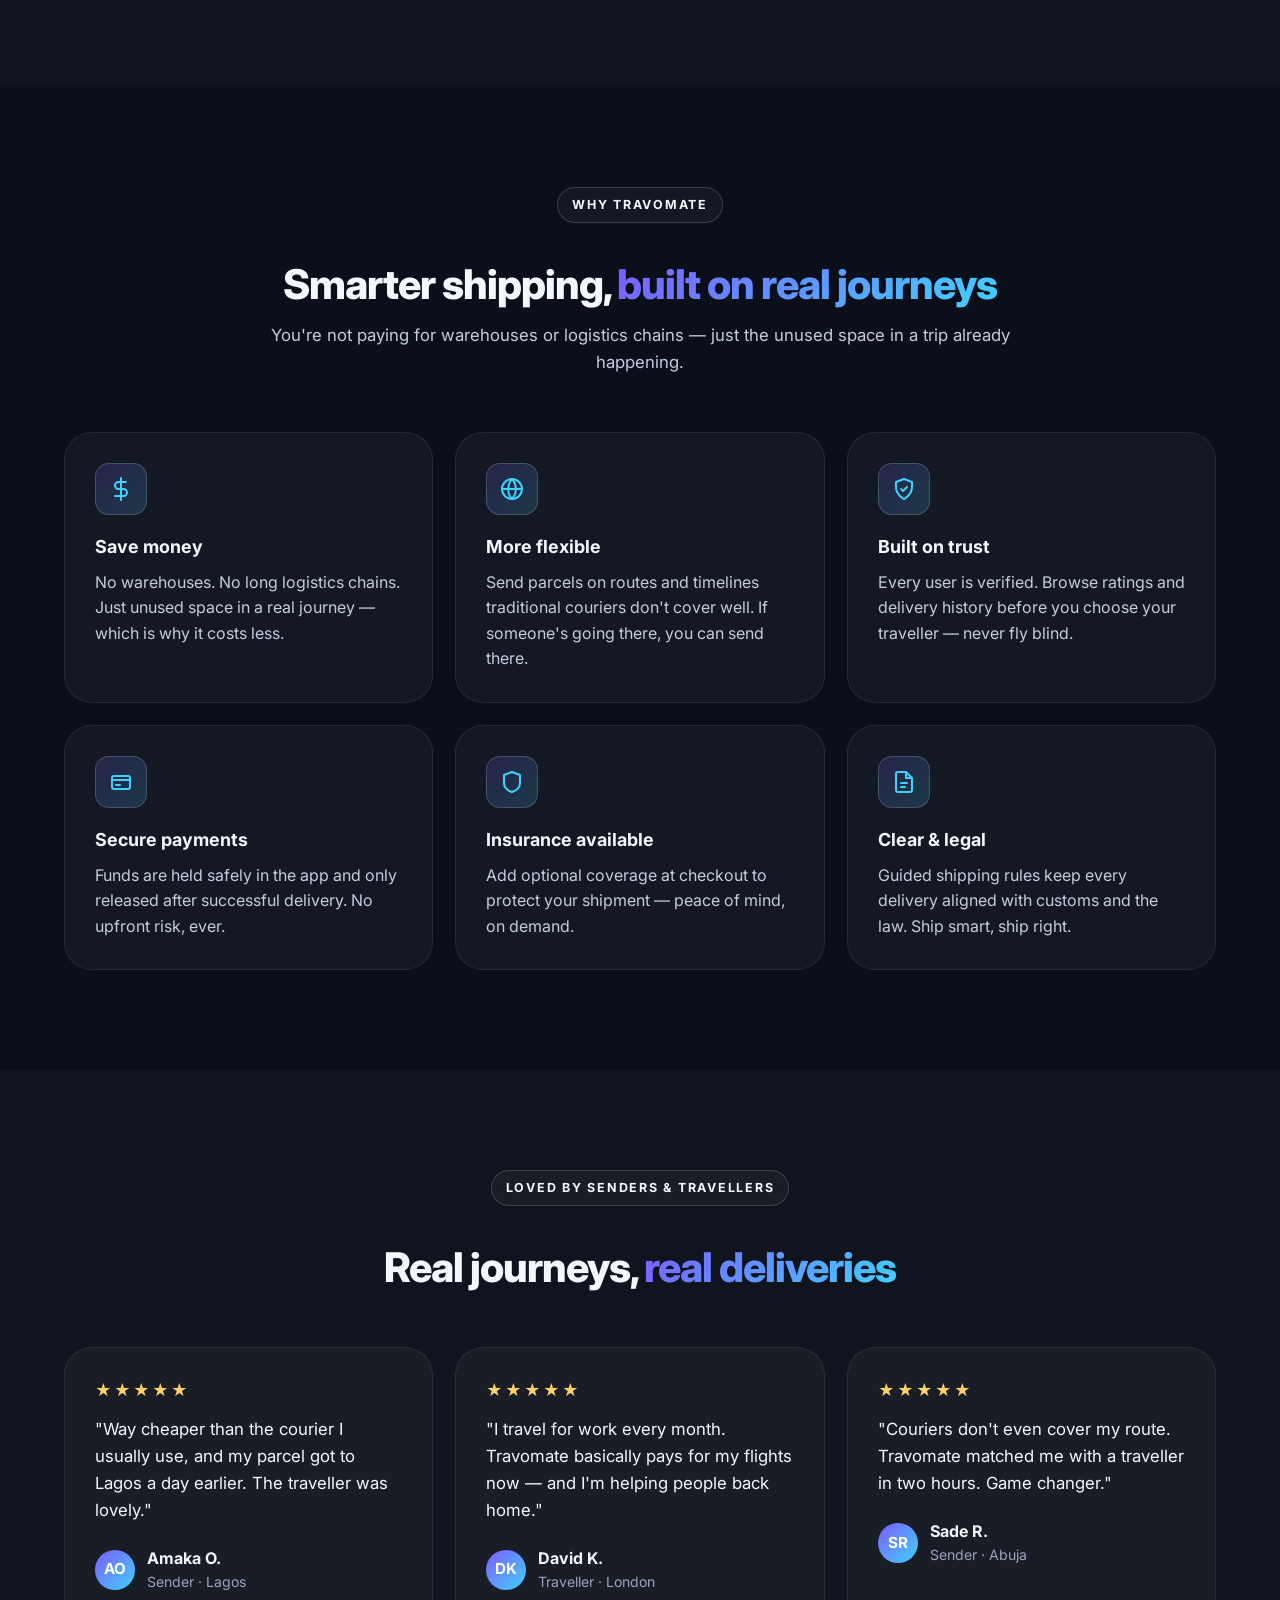
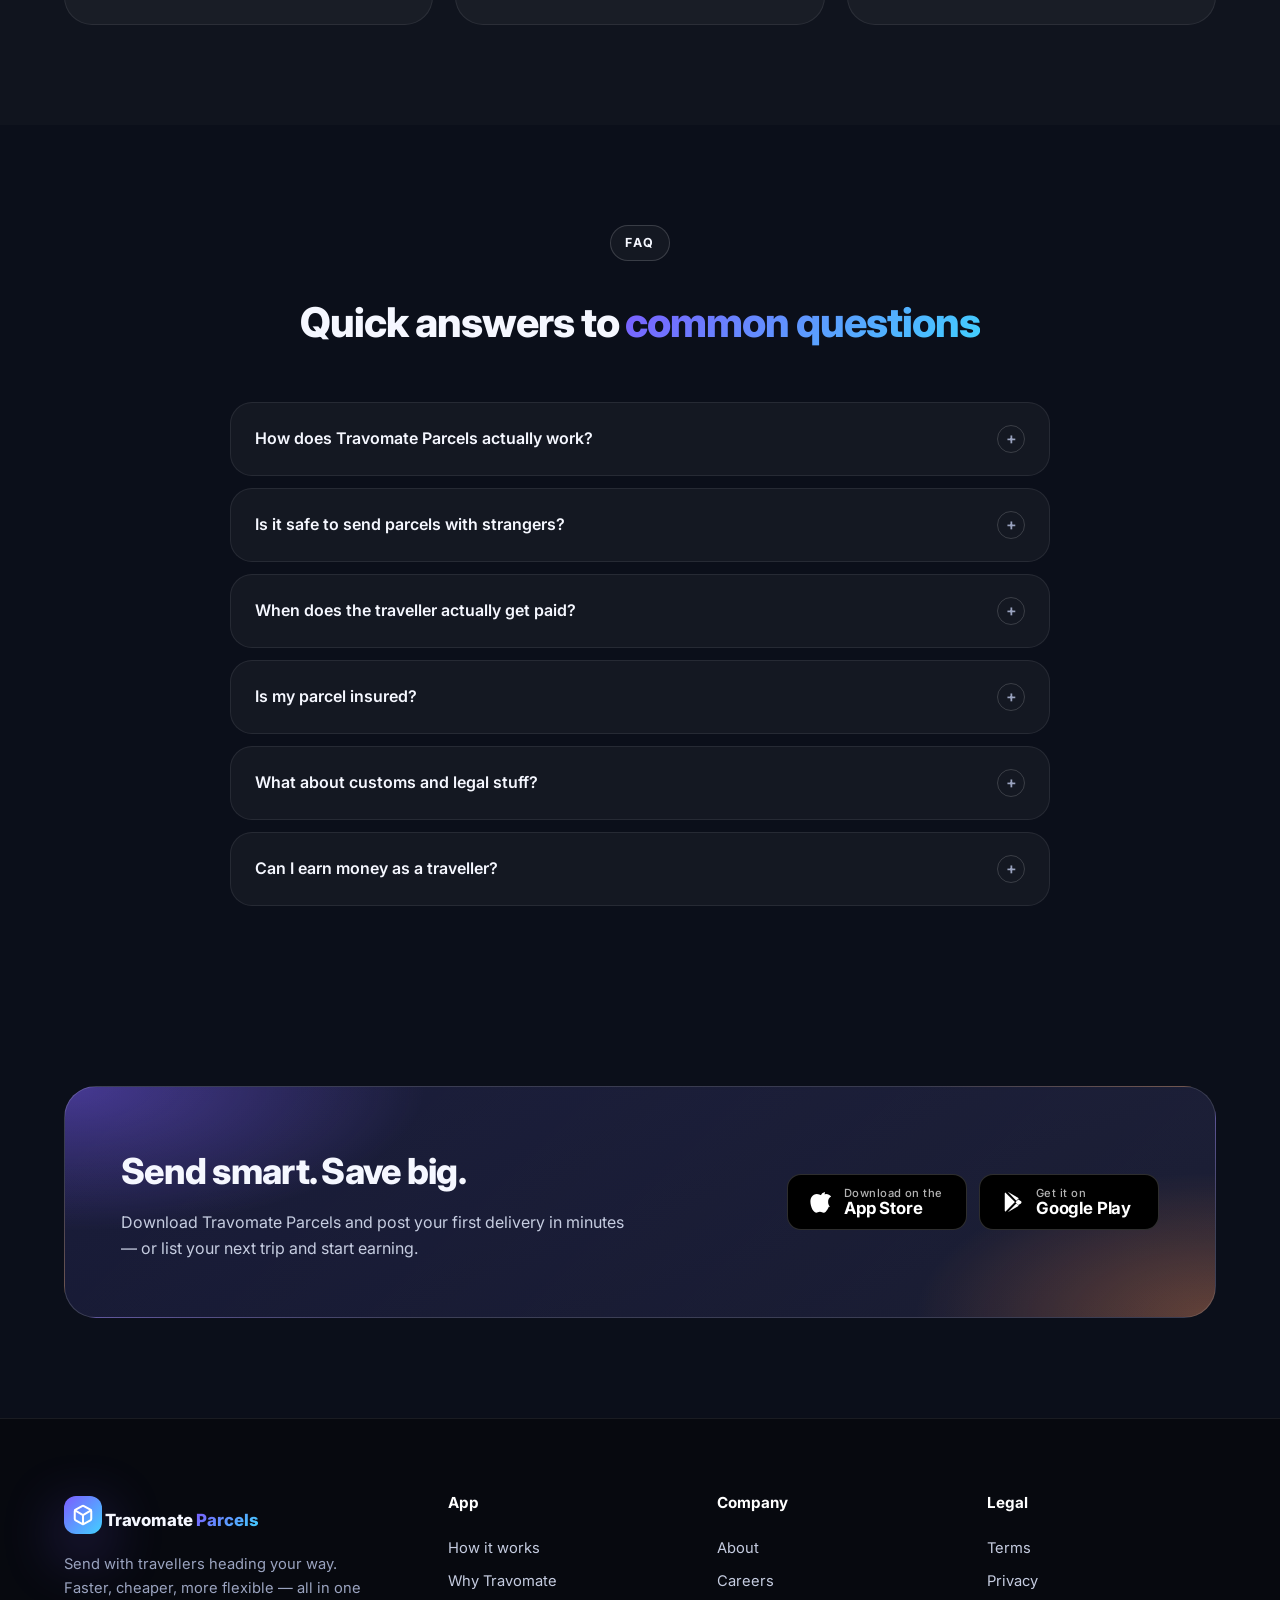
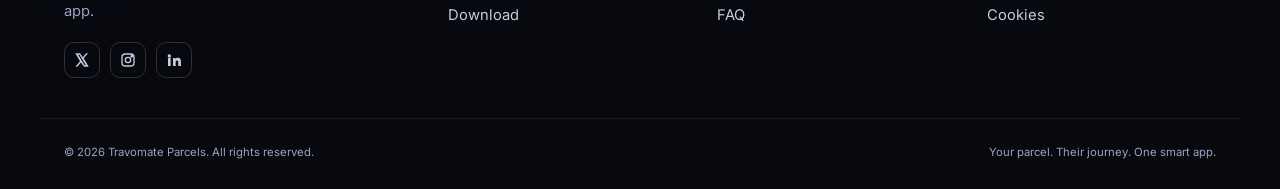
==== commit 6e6b6c8f: "Redesign landing page around app business logic Align messaging with the actual product: a peer-to-p" ====
--- a/index.html
+++ b/index.html
@@ -4,8 +4,8 @@
   <meta charset="UTF-8" />
   <meta name="viewport" content="width=device-width, initial-scale=1.0" />
   <meta name="theme-color" content="#0b0f1a" />
-  <meta name="description" content="Travomate Parcels — fast, reliable, and affordable parcel delivery across cities and borders." />
-  <title>Travomate Parcels — Send Smart. Deliver Fast.</title>
+  <meta name="description" content="Travomate Parcels — send packages with travellers already heading your way. Faster, cheaper, more flexible. Download the app." />
+  <title>Travomate Parcels — Send With Travellers. Save Big.</title>
   <link rel="preconnect" href="https://fonts.googleapis.com" />
   <link rel="preconnect" href="https://fonts.gstatic.com" crossorigin />
   <link href="https://fonts.googleapis.com/css2?family=Inter:wght@400;500;600;700;800&display=swap" rel="stylesheet" />
@@ -25,15 +25,13 @@
         <span class="logo-text">Travomate <span>Parcels</span></span>
       </a>
       <nav class="nav-links" aria-label="Primary">
-        <a href="#services">Services</a>
         <a href="#how">How it works</a>
-        <a href="#pricing">Pricing</a>
+        <a href="#why">Why Travomate</a>
         <a href="#faq">FAQ</a>
-        <a href="#contact">Contact</a>
+        <a href="#download">Download</a>
       </nav>
       <div class="nav-cta">
-        <a href="#track" class="btn btn-ghost">Track parcel</a>
-        <a href="#quote" class="btn btn-primary">Get a quote <span class="arrow">→</span></a>
+        <a href="#download" class="btn btn-primary">Get the app <span class="arrow">→</span></a>
       </div>
       <button class="nav-toggle" aria-label="Open menu" aria-expanded="false">
         <span></span><span></span><span></span>
@@ -45,52 +43,48 @@
     <section class="hero">
       <div class="container hero-grid">
         <div class="hero-copy reveal">
-          <span class="eyebrow"><span class="pulse"></span> Send Smart · Deliver Fast</span>
-          <h1>Parcel delivery that moves at the <span class="grad">speed of your business</span>.</h1>
+          <span class="eyebrow"><span class="pulse"></span> Parcels · Powered by travellers</span>
+          <h1>Your parcel. Their journey. <span class="grad">One smart app.</span></h1>
           <p class="lead">
-            Travomate Parcels connects senders with vetted travelers and couriers,
-            so your packages reach their destination faster, safer, and at a
-            fraction of the cost.
+            Travomate Parcels connects you with travellers already heading to your destination —
+            so your package arrives faster, cheaper, and with someone you can trust.
+            Skip the courier. Catch a ride.
           </p>
-          <form id="quote" class="quote-form">
-            <div class="field">
-              <label for="from">From</label>
-              <input id="from" name="from" type="text" placeholder="Lagos, NG" required />
-            </div>
-            <div class="field">
-              <label for="to">To</label>
-              <input id="to" name="to" type="text" placeholder="London, UK" required />
-            </div>
-            <div class="field">
-              <label for="weight">Weight (kg)</label>
-              <input id="weight" name="weight" type="number" min="0.1" step="0.1" placeholder="2.5" required />
-            </div>
-            <button class="btn btn-primary" type="submit">Get instant quote</button>
-            <p id="quote-result" class="quote-result" role="status" aria-live="polite"></p>
-          </form>
+
+          <div class="hero-actions">
+            <a href="#download" class="btn btn-primary btn-lg">Download the app <span class="arrow">→</span></a>
+            <a href="#how" class="btn btn-ghost btn-lg">See how it works</a>
+          </div>
+
+          <ul class="hero-bullets">
+            <li><span class="tick" aria-hidden="true">✓</span> Verified travellers, real ratings</li>
+            <li><span class="tick" aria-hidden="true">✓</span> Secure payments, released on delivery</li>
+            <li><span class="tick" aria-hidden="true">✓</span> Optional insurance for peace of mind</li>
+          </ul>
+
           <div class="trust">
-            <div><strong>50k+</strong><span>parcels delivered</span></div>
-            <div><strong>120+</strong><span>cities covered</span></div>
-            <div><strong>4.9 ★</strong><span>customer rating</span></div>
+            <div><strong>Faster</strong><span>than waiting on couriers</span></div>
+            <div><strong>Cheaper</strong><span>no warehouses, no chains</span></div>
+            <div><strong>Trusted</strong><span>verified IDs &amp; reviews</span></div>
           </div>
         </div>
         <div class="hero-art" aria-hidden="true">
           <div class="card card-float">
             <div class="card-row">
               <div class="dot dot-green"></div>
-              <span>In transit</span>
-              <span class="badge">#TM-48201</span>
+              <span>Match found</span>
+              <span class="badge">Verified ★ 4.9</span>
             </div>
             <div class="route">
-              <div class="route-point"><span></span><p>Lagos hub</p><small>Picked up · 09:14</small></div>
+              <div class="route-point"><span></span><p>Your parcel</p><small>Lagos · ready today</small></div>
               <div class="route-line"></div>
-              <div class="route-point"><span></span><p>Heathrow</p><small>ETA · Tomorrow 18:00</small></div>
+              <div class="route-point"><span></span><p>Traveller heading there</p><small>Arrives London tomorrow</small></div>
             </div>
           </div>
           <div class="card card-float card-2">
-            <p class="card-title">On-time delivery</p>
-            <div class="bar"><div class="bar-fill" style="width:96%"></div></div>
-            <small>96% across last 30 days</small>
+            <p class="card-title">Funds held securely</p>
+            <div class="bar"><div class="bar-fill" style="width:100%"></div></div>
+            <small>Released after successful delivery</small>
           </div>
           <div class="blob blob-1"></div>
           <div class="blob blob-2"></div>
@@ -101,194 +95,143 @@
 
     <div class="marquee" aria-hidden="true">
       <div class="marquee-track">
-        <span>Same-day city delivery</span>
-        <span>International couriers</span>
-        <span>Real-time tracking</span>
-        <span>ID-verified travelers</span>
-        <span>Insurance up to $2,000</span>
-        <span>API for e-commerce</span>
-        <span>24/7 human support</span>
-        <span>Same-day city delivery</span>
-        <span>International couriers</span>
-        <span>Real-time tracking</span>
-        <span>ID-verified travelers</span>
-        <span>Insurance up to $2,000</span>
-        <span>API for e-commerce</span>
-        <span>24/7 human support</span>
+        <span>Send with travellers</span>
+        <span>Save on courier fees</span>
+        <span>Verified IDs &amp; ratings</span>
+        <span>Secure escrow payments</span>
+        <span>Optional insurance</span>
+        <span>Track every step</span>
+        <span>Customs-clear &amp; legal</span>
+        <span>Send with travellers</span>
+        <span>Save on courier fees</span>
+        <span>Verified IDs &amp; ratings</span>
+        <span>Secure escrow payments</span>
+        <span>Optional insurance</span>
+        <span>Track every step</span>
+        <span>Customs-clear &amp; legal</span>
       </div>
     </div>
-
-    <section id="services" class="services">
-      <div class="container">
-        <div class="section-head reveal">
-          <span class="eyebrow">What we deliver</span>
-          <h2>One platform for <span class="grad">every kind of parcel</span></h2>
-          <p>From documents to oversized luggage, Travomate matches your shipment with the right courier — every time.</p>
-        </div>
-        <div class="services-bento">
-          <article class="feature b-large reveal">
-            <div class="feature-icon">
-              <svg viewBox="0 0 24 24" fill="none" stroke="currentColor" stroke-width="2" stroke-linecap="round" stroke-linejoin="round"><rect x="3" y="3" width="18" height="18" rx="3"/><path d="M3 9h18"/><path d="M9 3v18"/></svg>
-            </div>
-            <h3>Same-day city delivery</h3>
-            <p>Door-to-door pickup and drop within hours, tracked end-to-end inside one app. Perfect for urgent documents, gifts, and last-mile e-commerce.</p>
-          </article>
-          <article class="feature b-med reveal">
-            <div class="feature-icon">
-              <svg viewBox="0 0 24 24" fill="none" stroke="currentColor" stroke-width="2" stroke-linecap="round" stroke-linejoin="round"><circle cx="12" cy="12" r="10"/><path d="M2 12h20"/><path d="M12 2a15 15 0 0 1 0 20"/><path d="M12 2a15 15 0 0 0 0 20"/></svg>
-            </div>
-            <h3>International shipping</h3>
-            <p>Travelers and partner carriers move your parcels across borders with full customs support and live waypoints.</p>
-          </article>
-          <article class="feature b-small reveal">
-            <div class="feature-icon">
-              <svg viewBox="0 0 24 24" fill="none" stroke="currentColor" stroke-width="2" stroke-linecap="round" stroke-linejoin="round"><path d="M3 7h13l5 5v5h-3"/><circle cx="7" cy="17" r="2"/><circle cx="17" cy="17" r="2"/></svg>
-            </div>
-            <h3>Bulk &amp; e-commerce</h3>
-            <p>Volume rates, API integration, and dedicated dispatchers for online stores and SMEs.</p>
-          </article>
-          <article class="feature b-small reveal">
-            <div class="feature-icon">
-              <svg viewBox="0 0 24 24" fill="none" stroke="currentColor" stroke-width="2" stroke-linecap="round" stroke-linejoin="round"><path d="M12 22s8-4 8-12V5l-8-3-8 3v5c0 8 8 12 8 12z"/><path d="m9 12 2 2 4-4"/></svg>
-            </div>
-            <h3>Insured &amp; verified</h3>
-            <p>Every traveler is ID-verified. Every parcel is insured up to its declared value.</p>
-          </article>
-          <article class="feature b-small reveal">
-            <div class="feature-icon">
-              <svg viewBox="0 0 24 24" fill="none" stroke="currentColor" stroke-width="2" stroke-linecap="round" stroke-linejoin="round"><circle cx="12" cy="12" r="10"/><polyline points="12 6 12 12 16 14"/></svg>
-            </div>
-            <h3>Real-time tracking</h3>
-            <p>Live updates from pickup to delivery, with photo proof and signature on completion.</p>
-          </article>
-          <article class="feature b-small reveal">
-            <div class="feature-icon">
-              <svg viewBox="0 0 24 24" fill="none" stroke="currentColor" stroke-width="2" stroke-linecap="round" stroke-linejoin="round"><path d="M21 11.5a8.38 8.38 0 0 1-8.5 8.5 8.5 8.5 0 0 1-7.6-4.7L3 21l1.7-1.9A8.5 8.5 0 1 1 21 11.5z"/></svg>
-            </div>
-            <h3>24/7 support</h3>
-            <p>Real humans on chat, phone, and WhatsApp — wherever your parcel is.</p>
-          </article>
-        </div>
-      </div>
-    </section>
 
     <section id="how" class="how">
       <div class="container">
         <div class="section-head reveal">
           <span class="eyebrow">How it works</span>
-          <h2>Three simple steps from <span class="grad">sender to receiver</span></h2>
-        </div>
-        <ol class="steps">
+          <h2>Five steps from <span class="grad">post to delivered</span></h2>
+          <p>No warehouses. No middlemen. Just real journeys, shared.</p>
+        </div>
+        <ol class="steps steps-5">
           <li class="reveal">
             <span class="step-num">01</span>
-            <h3>Request a pickup</h3>
-            <p>Tell us where, when, and what. Get matched with a courier in under 2 minutes.</p>
+            <h3>Post your parcel</h3>
+            <p>Add the destination, size, and a few details. It takes a minute.</p>
           </li>
           <li class="reveal">
             <span class="step-num">02</span>
-            <h3>We pick &amp; pack</h3>
-            <p>Your parcel is collected, scanned, and sealed at the door. You watch it move in real time.</p>
+            <h3>Get traveller offers</h3>
+            <p>Verified travellers heading your way send you offers in the app.</p>
           </li>
           <li class="reveal">
             <span class="step-num">03</span>
-            <h3>Delivered, signed, done</h3>
-            <p>The recipient signs digitally. You get photo proof and a receipt — instantly.</p>
+            <h3>Choose your match</h3>
+            <p>Compare ratings, price, and timing. Pick the one that fits.</p>
+          </li>
+          <li class="reveal">
+            <span class="step-num">04</span>
+            <h3>Pay securely</h3>
+            <p>Funds are held in the app and only released after delivery.</p>
+          </li>
+          <li class="reveal">
+            <span class="step-num">05</span>
+            <h3>Track &amp; confirm</h3>
+            <p>Follow the journey, then confirm delivery. Done.</p>
           </li>
         </ol>
       </div>
     </section>
 
-    <section id="pricing" class="pricing">
+    <section id="why" class="services">
       <div class="container">
         <div class="section-head reveal">
-          <span class="eyebrow">Pricing</span>
-          <h2>Transparent rates. <span class="grad">No hidden fees.</span></h2>
-          <p>Pay only for what you ship. Volume discounts kick in automatically.</p>
-        </div>
-        <div class="plans">
-          <article class="plan reveal">
-            <h3>Express City</h3>
-            <p class="price"><span>$</span>6<small>/ parcel</small></p>
-            <ul>
-              <li>Up to 5kg within the city</li>
-              <li>Same-day delivery</li>
-              <li>Live tracking &amp; photo proof</li>
-              <li>Email support</li>
-            </ul>
-            <a href="#quote" class="btn btn-outline">Choose plan</a>
-          </article>
-          <article class="plan plan-featured reveal">
-            <span class="ribbon">Most popular</span>
-            <h3>Cross-Country</h3>
-            <p class="price"><span>$</span>19<small>/ parcel</small></p>
-            <ul>
-              <li>Up to 10kg nationwide</li>
-              <li>Next-day delivery</li>
-              <li>Insurance up to $500</li>
-              <li>Priority support</li>
-            </ul>
-            <a href="#quote" class="btn btn-primary">Choose plan</a>
-          </article>
-          <article class="plan reveal">
-            <h3>International</h3>
-            <p class="price"><span>From $</span>49<small>/ parcel</small></p>
-            <ul>
-              <li>Worldwide via verified travelers</li>
-              <li>Customs handled for you</li>
-              <li>Insurance up to $2,000</li>
-              <li>Dedicated dispatcher</li>
-            </ul>
-            <a href="#quote" class="btn btn-outline">Choose plan</a>
-          </article>
-        </div>
-      </div>
-    </section>
-
-    <section id="track" class="track">
-      <div class="container track-grid">
-        <div class="reveal">
-          <span class="eyebrow">Track</span>
-          <h2>Where's my parcel?</h2>
-          <p>Enter your tracking number to see live status, ETA, and delivery proof.</p>
-        </div>
-        <form class="track-form reveal">
-          <label for="tracking" class="sr-only">Tracking number</label>
-          <input id="tracking" type="text" placeholder="e.g. TM-48201" />
-          <button class="btn btn-primary" type="submit">Track now</button>
-          <p id="track-status" class="track-status" role="status" aria-live="polite"></p>
-        </form>
+          <span class="eyebrow">Why Travomate</span>
+          <h2>Smarter shipping, <span class="grad">built on real journeys</span></h2>
+          <p>You're not paying for warehouses or logistics chains — just the unused space in a trip already happening.</p>
+        </div>
+        <div class="why-grid">
+          <article class="feature reveal">
+            <div class="feature-icon">
+              <svg viewBox="0 0 24 24" fill="none" stroke="currentColor" stroke-width="2" stroke-linecap="round" stroke-linejoin="round"><line x1="12" y1="1" x2="12" y2="23"/><path d="M17 5H9.5a3.5 3.5 0 0 0 0 7h5a3.5 3.5 0 0 1 0 7H6"/></svg>
+            </div>
+            <h3>Save money</h3>
+            <p>No warehouses. No long logistics chains. Just unused space in a real journey — which is why it costs less.</p>
+          </article>
+          <article class="feature reveal">
+            <div class="feature-icon">
+              <svg viewBox="0 0 24 24" fill="none" stroke="currentColor" stroke-width="2" stroke-linecap="round" stroke-linejoin="round"><circle cx="12" cy="12" r="10"/><path d="M2 12h20"/><path d="M12 2a15 15 0 0 1 0 20"/><path d="M12 2a15 15 0 0 0 0 20"/></svg>
+            </div>
+            <h3>More flexible</h3>
+            <p>Send parcels on routes and timelines traditional couriers don't cover well. If someone's going there, you can send there.</p>
+          </article>
+          <article class="feature reveal">
+            <div class="feature-icon">
+              <svg viewBox="0 0 24 24" fill="none" stroke="currentColor" stroke-width="2" stroke-linecap="round" stroke-linejoin="round"><path d="M12 22s8-4 8-12V5l-8-3-8 3v5c0 8 8 12 8 12z"/><path d="m9 12 2 2 4-4"/></svg>
+            </div>
+            <h3>Built on trust</h3>
+            <p>Every user is verified. Browse ratings and delivery history before you choose your traveller — never fly blind.</p>
+          </article>
+          <article class="feature reveal">
+            <div class="feature-icon">
+              <svg viewBox="0 0 24 24" fill="none" stroke="currentColor" stroke-width="2" stroke-linecap="round" stroke-linejoin="round"><rect x="3" y="6" width="18" height="13" rx="2"/><path d="M3 10h18"/><path d="M7 15h4"/></svg>
+            </div>
+            <h3>Secure payments</h3>
+            <p>Funds are held safely in the app and only released after successful delivery. No upfront risk, ever.</p>
+          </article>
+          <article class="feature reveal">
+            <div class="feature-icon">
+              <svg viewBox="0 0 24 24" fill="none" stroke="currentColor" stroke-width="2" stroke-linecap="round" stroke-linejoin="round"><path d="M20 13c0 5-3.5 7.5-8 9-4.5-1.5-8-4-8-9V5l8-3 8 3z"/></svg>
+            </div>
+            <h3>Insurance available</h3>
+            <p>Add optional coverage at checkout to protect your shipment — peace of mind, on demand.</p>
+          </article>
+          <article class="feature reveal">
+            <div class="feature-icon">
+              <svg viewBox="0 0 24 24" fill="none" stroke="currentColor" stroke-width="2" stroke-linecap="round" stroke-linejoin="round"><path d="M14 2H6a2 2 0 0 0-2 2v16a2 2 0 0 0 2 2h12a2 2 0 0 0 2-2V8z"/><polyline points="14 2 14 8 20 8"/><line x1="9" y1="13" x2="15" y2="13"/><line x1="9" y1="17" x2="13" y2="17"/></svg>
+            </div>
+            <h3>Clear &amp; legal</h3>
+            <p>Guided shipping rules keep every delivery aligned with customs and the law. Ship smart, ship right.</p>
+          </article>
+        </div>
       </div>
     </section>
 
     <section class="testimonials">
       <div class="container">
         <div class="section-head reveal">
-          <span class="eyebrow">Loved by senders</span>
-          <h2>Trusted by businesses and <span class="grad">travelers worldwide</span></h2>
+          <span class="eyebrow">Loved by senders &amp; travellers</span>
+          <h2>Real journeys, <span class="grad">real deliveries</span></h2>
         </div>
         <div class="grid-3">
           <figure class="quote reveal">
             <div class="stars" aria-label="5 out of 5 stars">★★★★★</div>
-            <blockquote>"Travomate cut our last-mile costs by 40% and our customers actually enjoy the tracking experience."</blockquote>
+            <blockquote>"Way cheaper than the courier I usually use, and my parcel got to Lagos a day earlier. The traveller was lovely."</blockquote>
             <figcaption>
               <div class="avatar" aria-hidden="true">AO</div>
-              <div class="who"><strong>Amaka O.</strong><span>Founder, Lagos boutique</span></div>
+              <div class="who"><strong>Amaka O.</strong><span>Sender · Lagos</span></div>
             </figcaption>
           </figure>
           <figure class="quote reveal">
             <div class="stars" aria-label="5 out of 5 stars">★★★★★</div>
-            <blockquote>"I send documents internationally every week. It's the only service that has never lost a parcel."</blockquote>
+            <blockquote>"I travel for work every month. Travomate basically pays for my flights now — and I'm helping people back home."</blockquote>
             <figcaption>
               <div class="avatar" aria-hidden="true">DK</div>
-              <div class="who"><strong>David K.</strong><span>Legal consultant</span></div>
+              <div class="who"><strong>David K.</strong><span>Traveller · London</span></div>
             </figcaption>
           </figure>
           <figure class="quote reveal">
             <div class="stars" aria-label="5 out of 5 stars">★★★★★</div>
-            <blockquote>"Booked, picked up and delivered the same afternoon. The proof of delivery photo sealed the deal."</blockquote>
+            <blockquote>"Couriers don't even cover my route. Travomate matched me with a traveller in two hours. Game changer."</blockquote>
             <figcaption>
               <div class="avatar" aria-hidden="true">SR</div>
-              <div class="who"><strong>Sade R.</strong><span>E-commerce manager</span></div>
+              <div class="who"><strong>Sade R.</strong><span>Sender · Abuja</span></div>
             </figcaption>
           </figure>
         </div>
@@ -303,39 +246,49 @@
         </div>
         <div class="faq-list">
           <details class="faq-item reveal">
-            <summary>How fast is same-day delivery?<span class="faq-icon" aria-hidden="true">+</span></summary>
-            <p>Most city pickups happen within 30 minutes of booking, and arrive at the recipient within 2–4 hours depending on traffic and distance.</p>
-          </details>
-          <details class="faq-item reveal">
-            <summary>Are international parcels insured?<span class="faq-icon" aria-hidden="true">+</span></summary>
-            <p>Yes. Every Travomate parcel is insured up to its declared value, with a default cover of $2,000 on the International plan.</p>
-          </details>
-          <details class="faq-item reveal">
-            <summary>How do you verify travelers?<span class="faq-icon" aria-hidden="true">+</span></summary>
-            <p>Every traveler completes government-ID verification, a selfie liveness check, and is rated by senders after each delivery.</p>
-          </details>
-          <details class="faq-item reveal">
-            <summary>Do you support API integration?<span class="faq-icon" aria-hidden="true">+</span></summary>
-            <p>Absolutely. Our REST API and Shopify/Woo plugins let you create shipments, fetch live tracking, and trigger webhooks on every status change.</p>
-          </details>
-          <details class="faq-item reveal">
-            <summary>What if my parcel is delayed or lost?<span class="faq-icon" aria-hidden="true">+</span></summary>
-            <p>You'll get proactive notifications, and our 24/7 support team will resolve or refund according to our service-level guarantee.</p>
-          </details>
-        </div>
-      </div>
-    </section>
-
-    <section id="contact" class="cta">
+            <summary>How does Travomate Parcels actually work?<span class="faq-icon" aria-hidden="true">+</span></summary>
+            <p>You post your parcel in the app. Verified travellers already heading to your destination send offers. You pick one based on rating, price, and timing, pay securely, and track the delivery — all inside the app.</p>
+          </details>
+          <details class="faq-item reveal">
+            <summary>Is it safe to send parcels with strangers?<span class="faq-icon" aria-hidden="true">+</span></summary>
+            <p>Every user is identity-verified, and you can see ratings and delivery history before you accept any offer. Payments stay locked in the app and are only released after successful delivery.</p>
+          </details>
+          <details class="faq-item reveal">
+            <summary>When does the traveller actually get paid?<span class="faq-icon" aria-hidden="true">+</span></summary>
+            <p>Funds are held securely from the moment you pay. They're released to the traveller only after you confirm the parcel has been delivered.</p>
+          </details>
+          <details class="faq-item reveal">
+            <summary>Is my parcel insured?<span class="faq-icon" aria-hidden="true">+</span></summary>
+            <p>Insurance is optional. You can add coverage at checkout to protect your shipment for extra peace of mind.</p>
+          </details>
+          <details class="faq-item reveal">
+            <summary>What about customs and legal stuff?<span class="faq-icon" aria-hidden="true">+</span></summary>
+            <p>The app guides you through shipping rules so every delivery follows customs and legal requirements. Restricted items are flagged before you post.</p>
+          </details>
+          <details class="faq-item reveal">
+            <summary>Can I earn money as a traveller?<span class="faq-icon" aria-hidden="true">+</span></summary>
+            <p>Yes. If you're already travelling, list your trip and accept parcels along the way. Turn your unused luggage space into income.</p>
+          </details>
+        </div>
+      </div>
+    </section>
+
+    <section id="download" class="cta">
       <div class="container">
         <div class="cta-inner reveal">
           <div>
-            <h2>Ready to ship smarter?</h2>
-            <p>Create a free account in under a minute and send your first parcel today.</p>
+            <h2>Send smart. Save big.</h2>
+            <p>Download Travomate Parcels and post your first delivery in minutes — or list your next trip and start earning.</p>
           </div>
           <div class="cta-actions">
-            <a href="#quote" class="btn btn-primary">Get started <span class="arrow">→</span></a>
-            <a href="mailto:hello@travomate.com" class="btn btn-ghost">Talk to sales</a>
+            <a href="#" class="app-badge" aria-label="Download on the App Store">
+              <svg width="22" height="22" viewBox="0 0 24 24" fill="currentColor" aria-hidden="true"><path d="M16.365 1.43c0 1.14-.42 2.23-1.18 3.04-.85.91-2.23 1.61-3.39 1.52-.13-1.12.43-2.29 1.18-3.04.86-.86 2.32-1.51 3.39-1.52zM20.5 17.18c-.55 1.27-.81 1.84-1.51 2.96-.99 1.55-2.39 3.49-4.13 3.5-1.55.02-1.95-1.01-4.06-.99-2.11.01-2.55 1.01-4.1.99-1.74-.02-3.07-1.78-4.06-3.34C.36 15.59-.45 9.85 1.7 6.65c1.4-2.07 3.62-3.29 5.71-3.29 2.13 0 3.46 1.16 5.22 1.16 1.7 0 2.74-1.17 5.2-1.17 1.86 0 3.83 1.01 5.23 2.76-4.6 2.52-3.86 9.07-1.06 11.07z"/></svg>
+              <span class="app-badge-copy"><small>Download on the</small><strong>App Store</strong></span>
+            </a>
+            <a href="#" class="app-badge" aria-label="Get it on Google Play">
+              <svg width="22" height="22" viewBox="0 0 24 24" fill="currentColor" aria-hidden="true"><path d="M3.6 1.5a1.5 1.5 0 0 0-.6 1.2v18.6a1.5 1.5 0 0 0 .6 1.2l10.5-10.5L3.6 1.5zM15.6 13.5l2.7 2.7-12 6.9 9.3-9.6zM20.4 10.8l-2.7-1.5-3 3 3 3 2.7-1.5a1.7 1.7 0 0 0 0-3zM15.6 10.5l-9.3-9.6 12 6.9-2.7 2.7z"/></svg>
+              <span class="app-badge-copy"><small>Get it on</small><strong>Google Play</strong></span>
+            </a>
           </div>
         </div>
       </div>
@@ -355,7 +308,7 @@
           </span>
           <span class="logo-text">Travomate <span>Parcels</span></span>
         </a>
-        <p class="footer-tag">Send Smart. Deliver Fast. The modern way to move parcels — locally and across borders.</p>
+        <p class="footer-tag">Send with travellers heading your way. Faster, cheaper, more flexible — all in one app.</p>
         <div class="socials">
           <a href="#" aria-label="Twitter">
             <svg width="16" height="16" viewBox="0 0 24 24" fill="currentColor"><path d="M18.244 2H21l-6.52 7.45L22 22h-6.83l-4.78-6.25L4.8 22H2l7.04-8.04L2 2h6.94l4.32 5.71L18.244 2zm-2.39 18h1.94L8.27 4H6.2l9.654 16z"/></svg>
@@ -369,17 +322,15 @@
         </div>
       </div>
       <div>
-        <h4>Product</h4>
-        <a href="#services">Services</a>
+        <h4>App</h4>
         <a href="#how">How it works</a>
-        <a href="#pricing">Pricing</a>
-        <a href="#track">Track</a>
+        <a href="#why">Why Travomate</a>
+        <a href="#download">Download</a>
       </div>
       <div>
         <h4>Company</h4>
         <a href="#">About</a>
         <a href="#">Careers</a>
-        <a href="#contact">Contact</a>
         <a href="#faq">FAQ</a>
       </div>
       <div>
@@ -391,7 +342,7 @@
     </div>
     <div class="container footer-bottom">
       <small>© <span id="year"></span> Travomate Parcels. All rights reserved.</small>
-      <small>Made with care for senders everywhere.</small>
+      <small>Your parcel. Their journey. One smart app.</small>
     </div>
   </footer>
 
--- a/styles.css
+++ b/styles.css
@@ -75,6 +75,7 @@
   white-space: nowrap;
   font-family: inherit;
 }
+.btn-lg { padding: 16px 28px; font-size: 1rem; }
 .btn-primary {
   background: var(--grad-primary);
   color: #fff;
@@ -195,46 +196,48 @@
 }
 .lead { color: var(--muted-strong); font-size: 1.12rem; max-width: 560px; margin: 0 0 32px; }
 
-.quote-form {
+.hero-actions {
+  display: flex;
+  gap: 12px;
+  flex-wrap: wrap;
+  margin-bottom: 28px;
+}
+
+.hero-bullets {
+  list-style: none;
+  margin: 0 0 32px;
+  padding: 0;
   display: grid;
-  grid-template-columns: 1fr 1fr 0.7fr auto;
-  gap: 12px;
-  background: var(--surface);
-  padding: 16px;
-  border: 1px solid var(--border-strong);
-  border-radius: var(--radius-xl);
-  box-shadow: var(--shadow-md);
-  backdrop-filter: blur(14px);
-  -webkit-backdrop-filter: blur(14px);
-  align-items: end;
-}
-.quote-form .field { display: flex; flex-direction: column; gap: 6px; }
-.quote-form label { font-size: 0.72rem; font-weight: 700; letter-spacing: 0.08em; text-transform: uppercase; color: var(--muted); }
-.quote-form input {
-  padding: 13px 14px;
-  border: 1px solid var(--border-strong);
-  background: rgba(255,255,255,0.04);
-  color: var(--text);
-  border-radius: 12px;
-  font-size: 0.95rem;
-  font-family: inherit;
-  outline: none;
-  transition: border 0.15s ease, box-shadow 0.15s ease, background 0.2s ease;
-}
-.quote-form input::placeholder { color: rgba(255,255,255,0.35); }
-.quote-form input:focus { border-color: var(--primary); box-shadow: 0 0 0 4px rgba(124,92,255,0.22); background: rgba(255,255,255,0.08); }
-.quote-form .btn { padding: 14px 22px; }
-.quote-result { grid-column: 1 / -1; margin: 0; color: var(--green); font-size: 0.9rem; }
+  gap: 10px;
+}
+.hero-bullets li {
+  display: flex;
+  align-items: center;
+  gap: 10px;
+  color: var(--muted-strong);
+  font-size: 0.97rem;
+}
+.hero-bullets .tick {
+  width: 22px; height: 22px;
+  display: inline-grid; place-items: center;
+  border-radius: 50%;
+  background: rgba(46, 230, 166, 0.16);
+  border: 1px solid rgba(46, 230, 166, 0.4);
+  color: var(--green);
+  font-size: 0.78rem;
+  font-weight: 700;
+  flex-shrink: 0;
+}
 
 .trust {
   display: flex;
   gap: 40px;
-  margin-top: 36px;
+  margin-top: 8px;
   flex-wrap: wrap;
 }
 .trust div { display: flex; flex-direction: column; gap: 2px; }
 .trust strong {
-  font-size: 1.5rem; font-weight: 800;
+  font-size: 1.4rem; font-weight: 800;
   background: linear-gradient(135deg, #fff, #c5cce0);
   -webkit-background-clip: text;
   background-clip: text;
@@ -340,10 +343,10 @@
   gap: 22px;
 }
 
-/* Bento services */
-.services-bento {
+/* Why Travomate grid */
+.why-grid {
   display: grid;
-  grid-template-columns: repeat(6, 1fr);
+  grid-template-columns: repeat(3, 1fr);
   gap: 22px;
 }
 .feature {
@@ -379,10 +382,6 @@
 .feature h3 { margin: 0 0 8px; font-size: 1.12rem; font-weight: 700; }
 .feature p { margin: 0; color: var(--muted-strong); }
 
-.feature.b-large { grid-column: span 3; }
-.feature.b-med { grid-column: span 3; }
-.feature.b-small { grid-column: span 2; }
-
 /* How it works */
 .how { background: linear-gradient(180deg, transparent, rgba(255,255,255,0.02)); }
 .steps {
@@ -394,10 +393,11 @@
   gap: 22px;
   counter-reset: step;
 }
+.steps-5 { grid-template-columns: repeat(5, 1fr); }
 .steps li {
   background: var(--surface);
   border-radius: var(--radius-xl);
-  padding: 36px;
+  padding: 30px;
   border: 1px solid var(--border);
   position: relative;
   overflow: hidden;
@@ -426,116 +426,8 @@
   position: relative;
   z-index: 1;
 }
-.steps h3 { margin: 0 0 8px; font-size: 1.18rem; font-weight: 700; position: relative; z-index: 1; }
-.steps p { margin: 0; color: var(--muted-strong); position: relative; z-index: 1; }
-
-/* Pricing */
-.plans {
-  display: grid;
-  grid-template-columns: repeat(3, 1fr);
-  gap: 22px;
-  align-items: stretch;
-}
-.plan {
-  background: var(--surface);
-  border: 1px solid var(--border);
-  border-radius: var(--radius-xl);
-  padding: 36px;
-  position: relative;
-  display: flex;
-  flex-direction: column;
-  gap: 18px;
-  transition: transform 0.25s ease, border-color 0.25s ease;
-}
-.plan:hover { border-color: var(--border-strong); }
-.plan h3 { margin: 0; font-size: 1.18rem; font-weight: 700; }
-.plan .price { margin: 0; font-size: 2.8rem; font-weight: 800; letter-spacing: -0.025em; line-height: 1; }
-.plan .price span { font-size: 1.1rem; color: var(--muted); font-weight: 600; }
-.plan .price small { font-size: 0.9rem; color: var(--muted); font-weight: 500; margin-left: 6px; }
-.plan ul { list-style: none; margin: 0; padding: 0; display: grid; gap: 12px; }
-.plan ul li { color: var(--muted-strong); padding-left: 28px; position: relative; }
-.plan ul li::before {
-  content: "";
-  position: absolute;
-  left: 0; top: 4px;
-  width: 18px; height: 18px;
-  background: rgba(46,230,166,0.16);
-  border: 1px solid rgba(46,230,166,0.4);
-  border-radius: 50%;
-}
-.plan ul li::after {
-  content: "";
-  position: absolute;
-  left: 5px; top: 9px;
-  width: 7px; height: 4px;
-  border-left: 2px solid var(--green);
-  border-bottom: 2px solid var(--green);
-  transform: rotate(-45deg);
-}
-.plan .btn { margin-top: auto; align-self: stretch; }
-.plan-featured {
-  background: linear-gradient(160deg, rgba(124,92,255,0.18), rgba(65,209,255,0.06) 60%, transparent);
-  border-color: rgba(124,92,255,0.45);
-  box-shadow: 0 30px 70px rgba(124,92,255,0.25);
-  transform: translateY(-10px);
-}
-.ribbon {
-  position: absolute;
-  top: -14px; left: 50%;
-  transform: translateX(-50%);
-  background: var(--grad-warm);
-  color: #fff;
-  padding: 5px 16px;
-  border-radius: 999px;
-  font-size: 0.75rem;
-  font-weight: 700;
-  letter-spacing: 0.06em;
-  box-shadow: 0 14px 30px rgba(255,138,61,0.35);
-}
-
-/* Track */
-.track {
-  background:
-    radial-gradient(600px 300px at 80% 20%, rgba(124,92,255,0.35), transparent 60%),
-    radial-gradient(500px 280px at 0% 100%, rgba(65,209,255,0.22), transparent 60%),
-    linear-gradient(160deg, #1b1638 0%, #0b0f1a 100%);
-  color: #fff;
-  border-top: 1px solid var(--border);
-  border-bottom: 1px solid var(--border);
-}
-.track .eyebrow { background: var(--surface-strong); color: #fff; border-color: var(--border-strong); }
-.track h2 { margin: 0 0 10px; font-size: clamp(1.7rem, 2.8vw, 2.2rem); font-weight: 800; letter-spacing: -0.02em; }
-.track p { margin: 0; color: var(--muted-strong); }
-.track-grid {
-  display: grid;
-  grid-template-columns: 1fr 1.1fr;
-  gap: 48px;
-  align-items: center;
-}
-.track-form {
-  display: grid;
-  grid-template-columns: 1fr auto;
-  gap: 12px;
-  background: var(--surface);
-  border: 1px solid var(--border-strong);
-  padding: 16px;
-  border-radius: var(--radius-xl);
-  backdrop-filter: blur(14px);
-}
-.track-form input {
-  padding: 15px 16px;
-  border-radius: 12px;
-  border: 1px solid var(--border);
-  background: rgba(255,255,255,0.04);
-  color: var(--text);
-  font-size: 1rem;
-  font-family: inherit;
-  outline: none;
-  transition: border 0.15s ease, box-shadow 0.15s ease;
-}
-.track-form input::placeholder { color: rgba(255,255,255,0.35); }
-.track-form input:focus { border-color: var(--primary); box-shadow: 0 0 0 4px rgba(124,92,255,0.22); }
-.track-status { grid-column: 1 / -1; margin: 0; color: var(--muted-strong); font-size: 0.95rem; }
+.steps h3 { margin: 0 0 8px; font-size: 1.1rem; font-weight: 700; position: relative; z-index: 1; }
+.steps p { margin: 0; color: var(--muted-strong); position: relative; z-index: 1; font-size: 0.95rem; }
 
 /* Testimonials */
 .testimonials { background: rgba(255,255,255,0.02); }
@@ -598,8 +490,8 @@
 .faq-item[open] .faq-icon { transform: rotate(45deg); color: var(--text); border-color: var(--text); }
 .faq-item p { margin: 0; padding: 0 24px 24px; color: var(--muted-strong); }
 
-/* CTA */
-.cta { padding: 80px 0; }
+/* CTA / Download */
+.cta { padding: 80px 0 100px; }
 .cta-inner {
   display: grid;
   grid-template-columns: 1fr auto;
@@ -623,8 +515,27 @@
   pointer-events: none;
 }
 .cta h2 { margin: 0 0 10px; font-size: clamp(1.7rem, 2.8vw, 2.3rem); font-weight: 800; letter-spacing: -0.02em; }
-.cta p { margin: 0; color: var(--muted-strong); }
-.cta-actions { display: flex; gap: 12px; position: relative; z-index: 1; }
+.cta p { margin: 0; color: var(--muted-strong); max-width: 520px; }
+.cta-actions { display: flex; gap: 12px; position: relative; z-index: 1; flex-wrap: wrap; }
+
+/* App store badges */
+.app-badge {
+  display: inline-flex;
+  align-items: center;
+  gap: 12px;
+  padding: 12px 22px;
+  border-radius: 14px;
+  background: #000;
+  color: #fff;
+  border: 1px solid rgba(255,255,255,0.18);
+  transition: transform 0.2s ease, border-color 0.2s ease, background 0.25s ease;
+  min-width: 180px;
+}
+.app-badge:hover { transform: translateY(-2px); border-color: rgba(255,255,255,0.4); background: #111; }
+.app-badge svg { flex-shrink: 0; }
+.app-badge-copy { display: flex; flex-direction: column; line-height: 1.1; text-align: left; }
+.app-badge-copy small { font-size: 0.7rem; color: rgba(255,255,255,0.7); font-weight: 500; letter-spacing: 0.04em; }
+.app-badge-copy strong { font-size: 1.05rem; font-weight: 700; letter-spacing: -0.01em; }
 
 /* Footer */
 .site-footer {
@@ -670,18 +581,17 @@
 .reveal.in { opacity: 1; transform: translateY(0); }
 
 /* Responsive */
+@media (max-width: 1100px) {
+  .steps-5 { grid-template-columns: repeat(3, 1fr); }
+}
 @media (max-width: 1020px) {
-  .services-bento { grid-template-columns: repeat(2, 1fr); }
-  .feature.b-large, .feature.b-med, .feature.b-small { grid-column: span 1; }
+  .why-grid { grid-template-columns: repeat(2, 1fr); }
 }
 @media (max-width: 960px) {
-  .hero-grid, .track-grid, .cta-inner { grid-template-columns: 1fr; }
+  .hero-grid, .cta-inner { grid-template-columns: 1fr; }
   .hero-art { min-height: 440px; }
-  .grid-3, .steps, .plans { grid-template-columns: 1fr 1fr; }
+  .grid-3, .steps, .steps-5 { grid-template-columns: 1fr 1fr; }
   .footer-grid { grid-template-columns: 1fr 1fr; gap: 32px; }
-  .quote-form { grid-template-columns: 1fr 1fr; }
-  .quote-form .btn { grid-column: 1 / -1; }
-  .plan-featured { transform: none; }
   .cta-inner { padding: 40px; }
 }
 @media (max-width: 720px) {
@@ -699,12 +609,13 @@
     backdrop-filter: blur(18px);
   }
   section { padding: 72px 0; }
-  .grid-3, .steps, .plans, .services-bento { grid-template-columns: 1fr; }
+  .grid-3, .steps, .steps-5, .why-grid { grid-template-columns: 1fr; }
   .footer-grid { grid-template-columns: 1fr; }
   .cta-inner { padding: 32px; }
   .cta-actions { flex-wrap: wrap; }
   .card:not(.card-2) { width: 280px; }
   .card-2 { width: 240px; left: 0; }
+  .app-badge { min-width: 0; flex: 1; }
 }
 
 @media (prefers-reduced-motion: reduce) {
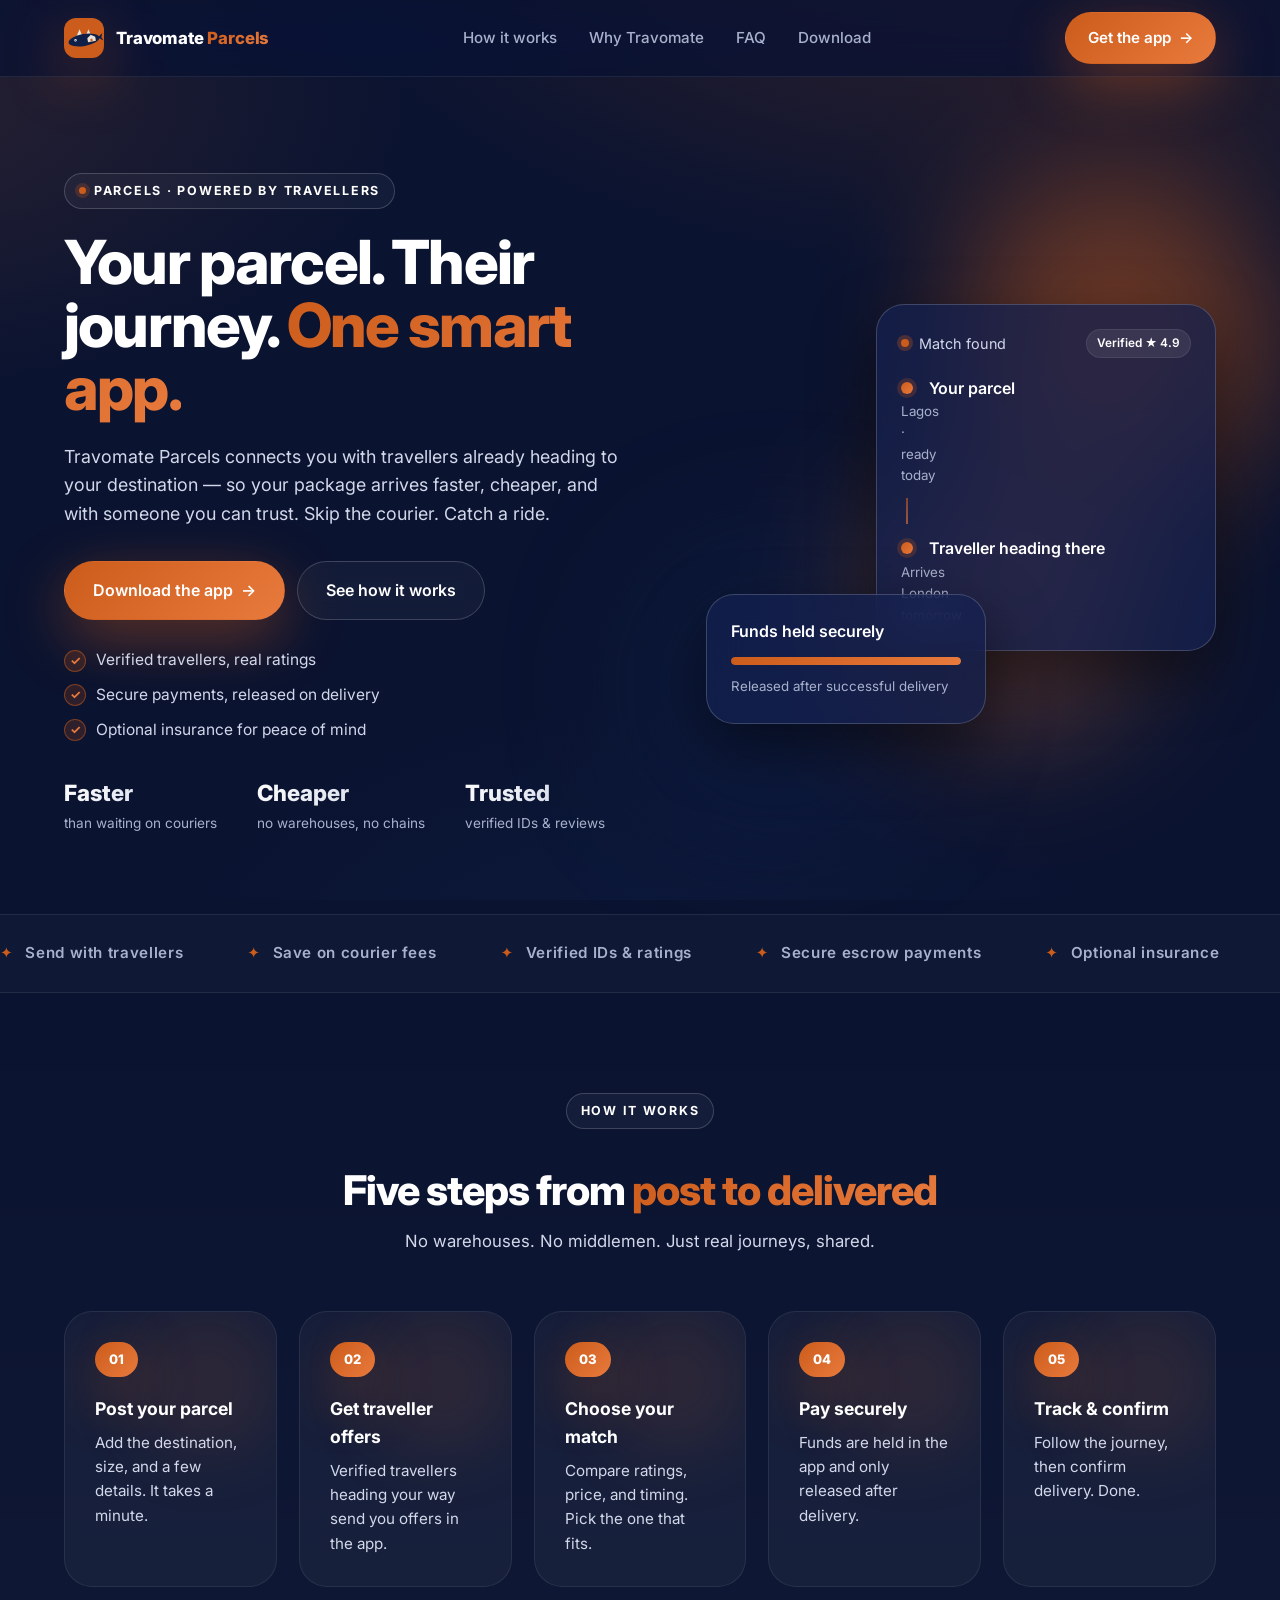
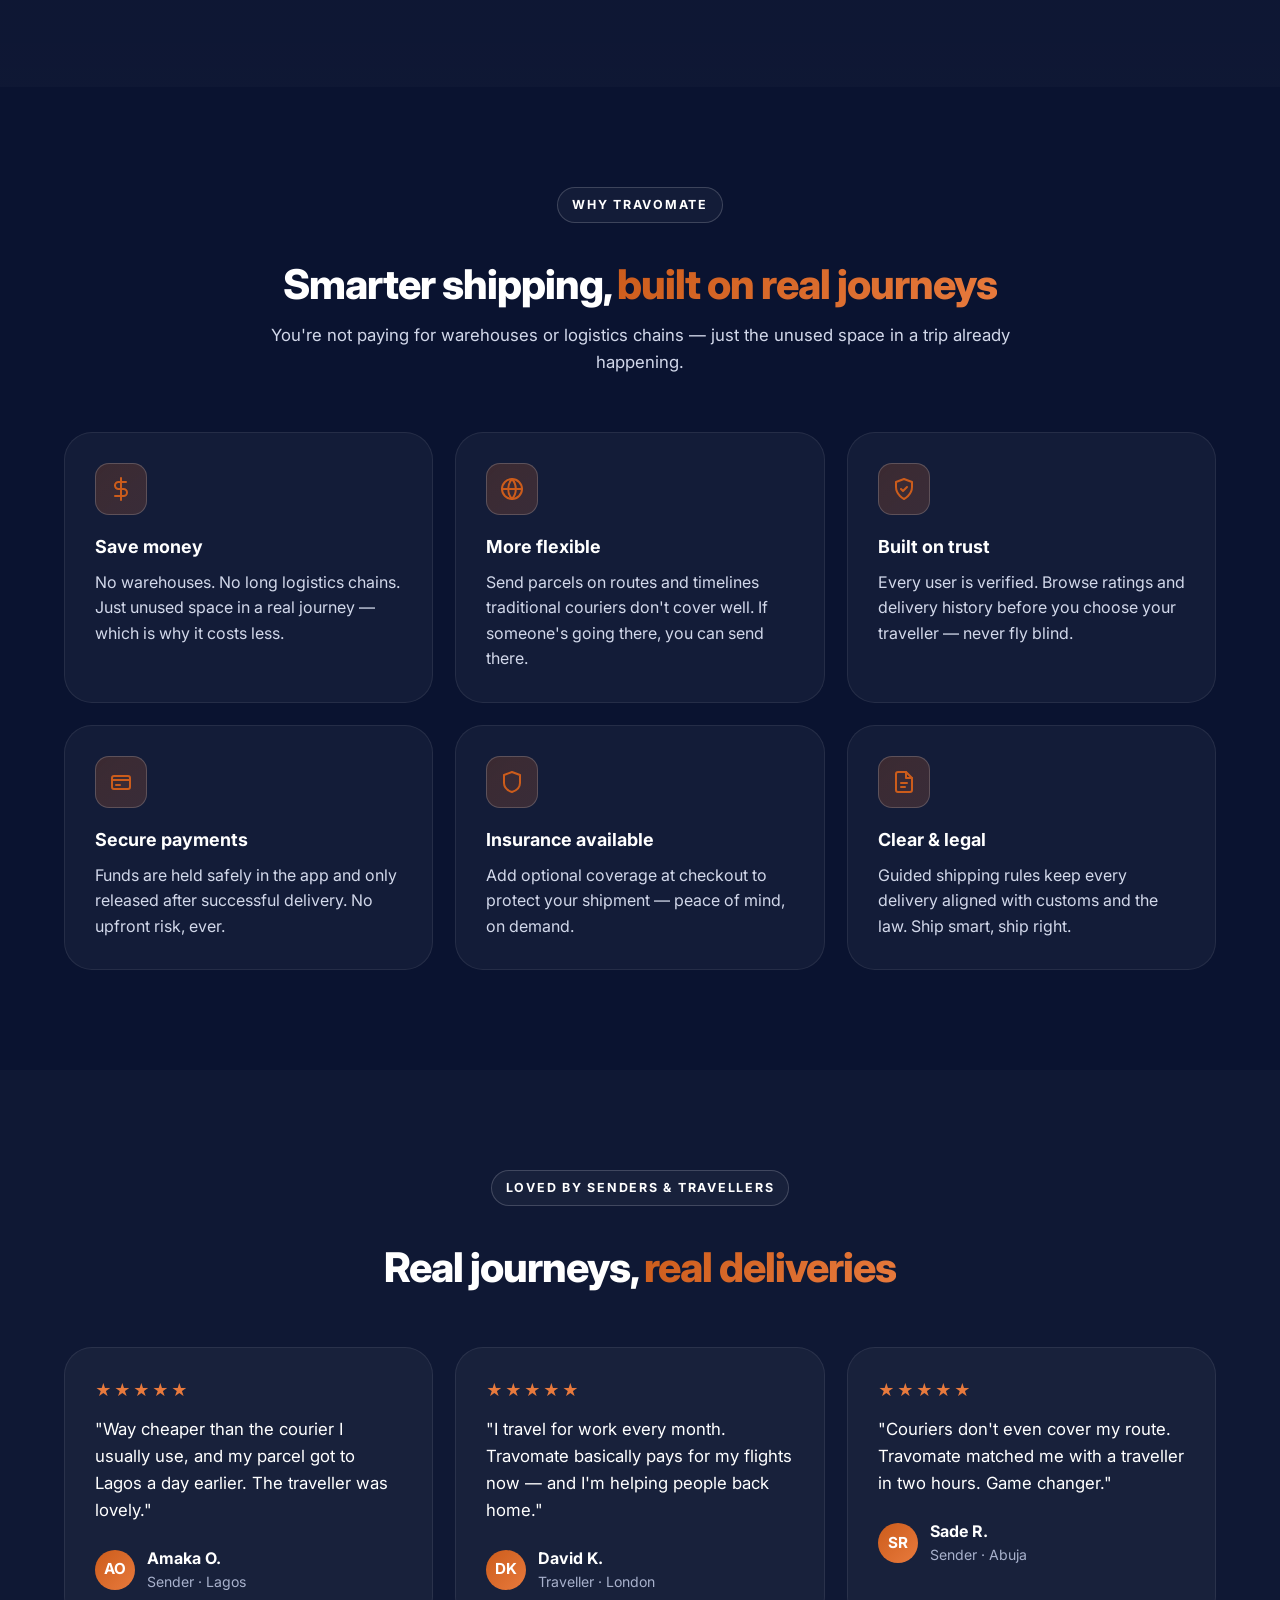
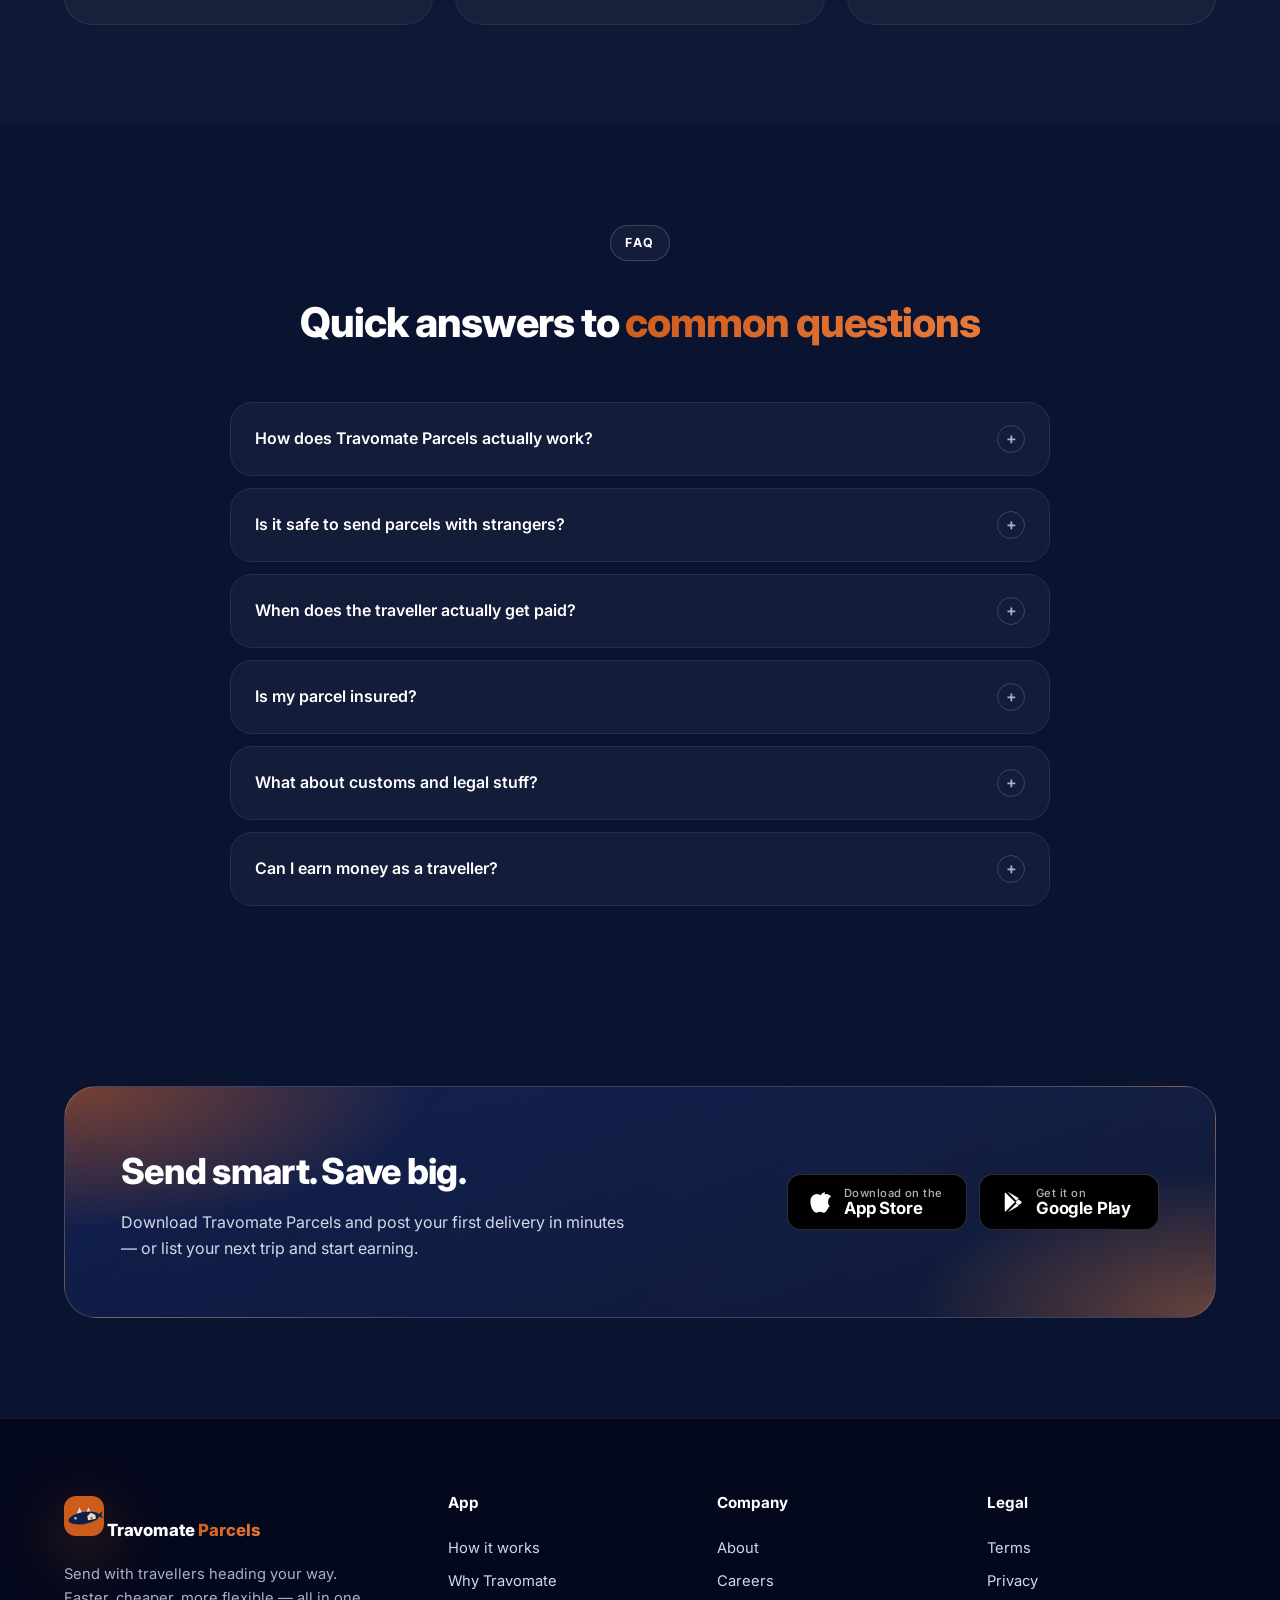
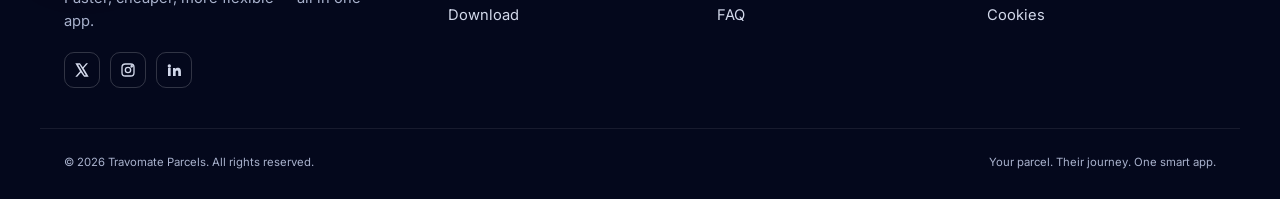
==== commit ffd047c1: "Rebrand colors and add logo asset Switch the palette to primary #CC5C1B with navy/white/black suppor" ====
--- a/index.html
+++ b/index.html
@@ -3,7 +3,8 @@
 <head>
   <meta charset="UTF-8" />
   <meta name="viewport" content="width=device-width, initial-scale=1.0" />
-  <meta name="theme-color" content="#0b0f1a" />
+  <meta name="theme-color" content="#0a1330" />
+  <link rel="icon" type="image/svg+xml" href="assets/logo.svg" />
   <meta name="description" content="Travomate Parcels — send packages with travellers already heading your way. Faster, cheaper, more flexible. Download the app." />
   <title>Travomate Parcels — Send With Travellers. Save Big.</title>
   <link rel="preconnect" href="https://fonts.googleapis.com" />
@@ -16,11 +17,7 @@
     <div class="container nav">
       <a href="#" class="logo" aria-label="Travomate Parcels home">
         <span class="logo-mark" aria-hidden="true">
-          <svg viewBox="0 0 24 24" width="22" height="22" fill="none" stroke="currentColor" stroke-width="2.2" stroke-linecap="round" stroke-linejoin="round">
-            <path d="M21 16V8a2 2 0 0 0-1-1.73l-7-4a2 2 0 0 0-2 0l-7 4A2 2 0 0 0 3 8v8a2 2 0 0 0 1 1.73l7 4a2 2 0 0 0 2 0l7-4A2 2 0 0 0 21 16z"/>
-            <polyline points="3.27 6.96 12 12.01 20.73 6.96"/>
-            <line x1="12" y1="22.08" x2="12" y2="12"/>
-          </svg>
+          <img src="assets/logo.svg" alt="" width="40" height="40" />
         </span>
         <span class="logo-text">Travomate <span>Parcels</span></span>
       </a>
@@ -300,11 +297,7 @@
       <div>
         <a href="#" class="logo logo-light">
           <span class="logo-mark" aria-hidden="true">
-            <svg viewBox="0 0 24 24" width="22" height="22" fill="none" stroke="currentColor" stroke-width="2.2" stroke-linecap="round" stroke-linejoin="round">
-              <path d="M21 16V8a2 2 0 0 0-1-1.73l-7-4a2 2 0 0 0-2 0l-7 4A2 2 0 0 0 3 8v8a2 2 0 0 0 1 1.73l7 4a2 2 0 0 0 2 0l7-4A2 2 0 0 0 21 16z"/>
-              <polyline points="3.27 6.96 12 12.01 20.73 6.96"/>
-              <line x1="12" y1="22.08" x2="12" y2="12"/>
-            </svg>
+            <img src="assets/logo.svg" alt="" width="40" height="40" />
           </span>
           <span class="logo-text">Travomate <span>Parcels</span></span>
         </a>
--- a/styles.css
+++ b/styles.css
@@ -1,25 +1,27 @@
 :root {
-  --bg: #0b0f1a;
-  --bg-soft: #111729;
-  --bg-elev: #161e34;
+  --bg: #0a1330;
+  --bg-soft: #0f1a40;
+  --bg-elev: #142150;
   --surface: rgba(255, 255, 255, 0.04);
   --surface-strong: rgba(255, 255, 255, 0.08);
-  --text: #f5f7ff;
-  --muted: #9aa3bf;
-  --muted-strong: #c5cce0;
+  --text: #ffffff;
+  --muted: #a8b1cc;
+  --muted-strong: #d2d8ea;
   --border: rgba(255, 255, 255, 0.08);
-  --border-strong: rgba(255, 255, 255, 0.16);
-  --primary: #7c5cff;
-  --primary-2: #41d1ff;
-  --accent: #ff8a3d;
-  --green: #2ee6a6;
-  --pink: #ff6ad5;
-  --grad-primary: linear-gradient(135deg, #7c5cff 0%, #41d1ff 100%);
-  --grad-warm: linear-gradient(135deg, #ff8a3d 0%, #ff6ad5 100%);
-  --grad-soft: linear-gradient(135deg, rgba(124,92,255,0.18), rgba(65,209,255,0.18));
-  --shadow-sm: 0 6px 18px rgba(0, 0, 0, 0.25);
-  --shadow-md: 0 24px 60px rgba(0, 0, 0, 0.45);
-  --glow-primary: 0 18px 60px rgba(124, 92, 255, 0.45);
+  --border-strong: rgba(255, 255, 255, 0.18);
+  --primary: #CC5C1B;
+  --primary-2: #E87A3D;
+  --primary-soft: rgba(204, 92, 27, 0.18);
+  --navy: #0F1F47;
+  --navy-deep: #07112e;
+  --accent: #CC5C1B;
+  --green: #ffffff; /* legacy var kept for compat; renders as white accent */
+  --grad-primary: linear-gradient(135deg, #CC5C1B 0%, #E87A3D 100%);
+  --grad-warm: linear-gradient(135deg, #CC5C1B 0%, #E87A3D 100%);
+  --grad-soft: linear-gradient(135deg, rgba(204,92,27,0.22), rgba(232,122,61,0.18));
+  --shadow-sm: 0 6px 18px rgba(0, 0, 0, 0.3);
+  --shadow-md: 0 24px 60px rgba(0, 0, 0, 0.5);
+  --glow-primary: 0 18px 60px rgba(204, 92, 27, 0.45);
   --radius: 14px;
   --radius-lg: 22px;
   --radius-xl: 28px;
@@ -36,9 +38,9 @@
   color: var(--text);
   background: var(--bg);
   background-image:
-    radial-gradient(1200px 600px at 80% -10%, rgba(124, 92, 255, 0.18), transparent 60%),
-    radial-gradient(900px 500px at -10% 10%, rgba(65, 209, 255, 0.14), transparent 60%),
-    radial-gradient(800px 480px at 50% 110%, rgba(255, 138, 61, 0.12), transparent 60%);
+    radial-gradient(1200px 600px at 80% -10%, rgba(204, 92, 27, 0.22), transparent 60%),
+    radial-gradient(900px 500px at -10% 10%, rgba(232, 122, 61, 0.14), transparent 60%),
+    radial-gradient(800px 480px at 50% 110%, rgba(15, 31, 71, 0.55), transparent 60%);
   background-attachment: fixed;
   line-height: 1.6;
   -webkit-font-smoothing: antialiased;
@@ -81,7 +83,7 @@
   color: #fff;
   box-shadow: var(--glow-primary);
 }
-.btn-primary:hover { transform: translateY(-2px); box-shadow: 0 24px 70px rgba(124, 92, 255, 0.55); }
+.btn-primary:hover { transform: translateY(-2px); box-shadow: 0 24px 70px rgba(204, 92, 27, 0.55); }
 .btn-ghost { background: var(--surface); color: var(--text); border-color: var(--border-strong); backdrop-filter: blur(10px); }
 .btn-ghost:hover { background: var(--surface-strong); border-color: rgba(255,255,255,0.28); }
 .btn-outline { background: transparent; color: var(--text); border-color: var(--border-strong); }
@@ -94,7 +96,7 @@
   position: sticky;
   top: 0;
   z-index: 50;
-  background: rgba(11, 15, 26, 0.7);
+  background: rgba(10, 19, 48, 0.78);
   backdrop-filter: saturate(180%) blur(18px);
   -webkit-backdrop-filter: saturate(180%) blur(18px);
   border-bottom: 1px solid var(--border);
@@ -122,13 +124,14 @@
   color: transparent;
 }
 .logo-mark {
-  width: 38px; height: 38px;
+  width: 40px; height: 40px;
   display: inline-grid; place-items: center;
-  background: var(--grad-primary);
   border-radius: 12px;
-  color: #fff;
+  overflow: hidden;
   box-shadow: var(--glow-primary);
 }
+.logo-mark img,
+.logo-mark svg.logo-img { width: 100%; height: 100%; display: block; }
 .nav-links { display: flex; gap: 32px; }
 .nav-links a { color: var(--muted); font-weight: 500; font-size: 0.95rem; transition: color 0.2s ease; }
 .nav-links a:hover { color: var(--text); }
@@ -172,13 +175,13 @@
 }
 .eyebrow .pulse {
   width: 7px; height: 7px; border-radius: 50%;
-  background: var(--green);
-  box-shadow: 0 0 0 4px rgba(46, 230, 166, 0.18);
+  background: var(--primary);
+  box-shadow: 0 0 0 4px rgba(204, 92, 27, 0.22);
   animation: pulse 2.2s ease-in-out infinite;
 }
 @keyframes pulse {
-  0%, 100% { box-shadow: 0 0 0 4px rgba(46, 230, 166, 0.18); }
-  50% { box-shadow: 0 0 0 8px rgba(46, 230, 166, 0.05); }
+  0%, 100% { box-shadow: 0 0 0 4px rgba(204, 92, 27, 0.22); }
+  50% { box-shadow: 0 0 0 8px rgba(204, 92, 27, 0.06); }
 }
 
 .hero h1 {
@@ -221,9 +224,9 @@
   width: 22px; height: 22px;
   display: inline-grid; place-items: center;
   border-radius: 50%;
-  background: rgba(46, 230, 166, 0.16);
-  border: 1px solid rgba(46, 230, 166, 0.4);
-  color: var(--green);
+  background: rgba(204, 92, 27, 0.18);
+  border: 1px solid rgba(204, 92, 27, 0.5);
+  color: var(--primary-2);
   font-size: 0.78rem;
   font-weight: 700;
   flex-shrink: 0;
@@ -249,7 +252,7 @@
 .hero-art { position: relative; min-height: 500px; }
 .card {
   position: absolute;
-  background: rgba(22, 30, 52, 0.7);
+  background: rgba(20, 33, 80, 0.72);
   border: 1px solid var(--border-strong);
   border-radius: var(--radius-xl);
   box-shadow: var(--shadow-md);
@@ -265,7 +268,7 @@
 
 .card-row { display: flex; align-items: center; gap: 10px; margin-bottom: 18px; font-size: 0.9rem; color: var(--muted-strong); }
 .dot { width: 8px; height: 8px; border-radius: 50%; }
-.dot-green { background: var(--green); box-shadow: 0 0 0 4px rgba(46,230,166,0.22); }
+.dot-green { background: var(--primary); box-shadow: 0 0 0 4px rgba(204,92,27,0.28); }
 .badge {
   margin-left: auto;
   background: var(--surface-strong);
@@ -279,7 +282,7 @@
 
 .route { display: grid; gap: 12px; }
 .route-point { display: grid; grid-template-columns: 16px 1fr; column-gap: 12px; }
-.route-point span { width: 12px; height: 12px; border-radius: 50%; background: var(--grad-primary); margin-top: 6px; box-shadow: 0 0 0 4px rgba(124,92,255,0.18); }
+.route-point span { width: 12px; height: 12px; border-radius: 50%; background: var(--grad-primary); margin-top: 6px; box-shadow: 0 0 0 4px rgba(204,92,27,0.22); }
 .route-point p { margin: 0; font-weight: 600; }
 .route-point small { color: var(--muted); }
 .route-line { width: 2px; height: 26px; background: linear-gradient(var(--primary), var(--primary-2)); margin-left: 5px; opacity: 0.6; }
@@ -291,7 +294,7 @@
 
 .blob { position: absolute; border-radius: 50%; filter: blur(70px); opacity: 0.5; z-index: -1; pointer-events: none; }
 .blob-1 { width: 320px; height: 320px; background: var(--primary); top: -80px; right: -60px; }
-.blob-2 { width: 260px; height: 260px; background: var(--accent); bottom: -60px; left: -80px; }
+.blob-2 { width: 260px; height: 260px; background: var(--navy); bottom: -60px; left: -80px; opacity: 0.7; }
 .blob-3 { width: 280px; height: 280px; background: var(--primary-2); top: 40%; left: 30%; opacity: 0.35; }
 
 /* Marquee */
@@ -362,7 +365,7 @@
   content: "";
   position: absolute;
   inset: 0;
-  background: radial-gradient(400px 200px at var(--mx, 50%) var(--my, 0%), rgba(124,92,255,0.18), transparent 60%);
+  background: radial-gradient(400px 200px at var(--mx, 50%) var(--my, 0%), rgba(204,92,27,0.22), transparent 60%);
   opacity: 0;
   transition: opacity 0.3s ease;
   pointer-events: none;
@@ -373,7 +376,7 @@
   width: 52px; height: 52px;
   display: grid; place-items: center;
   background: var(--grad-soft);
-  color: var(--primary-2);
+  color: var(--primary);
   border: 1px solid var(--border-strong);
   border-radius: 14px;
   margin-bottom: 18px;
@@ -440,7 +443,7 @@
   transition: transform 0.25s ease, border-color 0.25s ease;
 }
 .quote:hover { transform: translateY(-3px); border-color: var(--border-strong); }
-.quote .stars { color: #ffd166; letter-spacing: 2px; margin-bottom: 12px; font-size: 1rem; }
+.quote .stars { color: var(--primary-2); letter-spacing: 2px; margin-bottom: 12px; font-size: 1rem; }
 .quote blockquote { margin: 0 0 22px; font-size: 1.05rem; line-height: 1.6; color: var(--text); }
 .quote figcaption { display: flex; align-items: center; gap: 12px; }
 .avatar {
@@ -498,9 +501,9 @@
   gap: 32px;
   align-items: center;
   background:
-    radial-gradient(600px 240px at 0% 0%, rgba(124,92,255,0.45), transparent 60%),
-    radial-gradient(500px 240px at 100% 100%, rgba(255,138,61,0.32), transparent 60%),
-    linear-gradient(160deg, #1a1d3b, #11142a);
+    radial-gradient(600px 240px at 0% 0%, rgba(204,92,27,0.55), transparent 60%),
+    radial-gradient(500px 240px at 100% 100%, rgba(232,122,61,0.4), transparent 60%),
+    linear-gradient(160deg, #122152, #07112e);
   padding: 56px;
   border-radius: 32px;
   border: 1px solid var(--border-strong);
@@ -539,7 +542,7 @@
 
 /* Footer */
 .site-footer {
-  background: #07090f;
+  background: #04081c;
   color: var(--muted-strong);
   padding: 72px 0 28px;
   border-top: 1px solid var(--border);
@@ -602,7 +605,7 @@
     flex-direction: column;
     position: absolute;
     top: 76px; left: 0; right: 0;
-    background: rgba(11, 15, 26, 0.95);
+    background: rgba(10, 19, 48, 0.96);
     padding: 24px;
     gap: 16px;
     border-bottom: 1px solid var(--border);
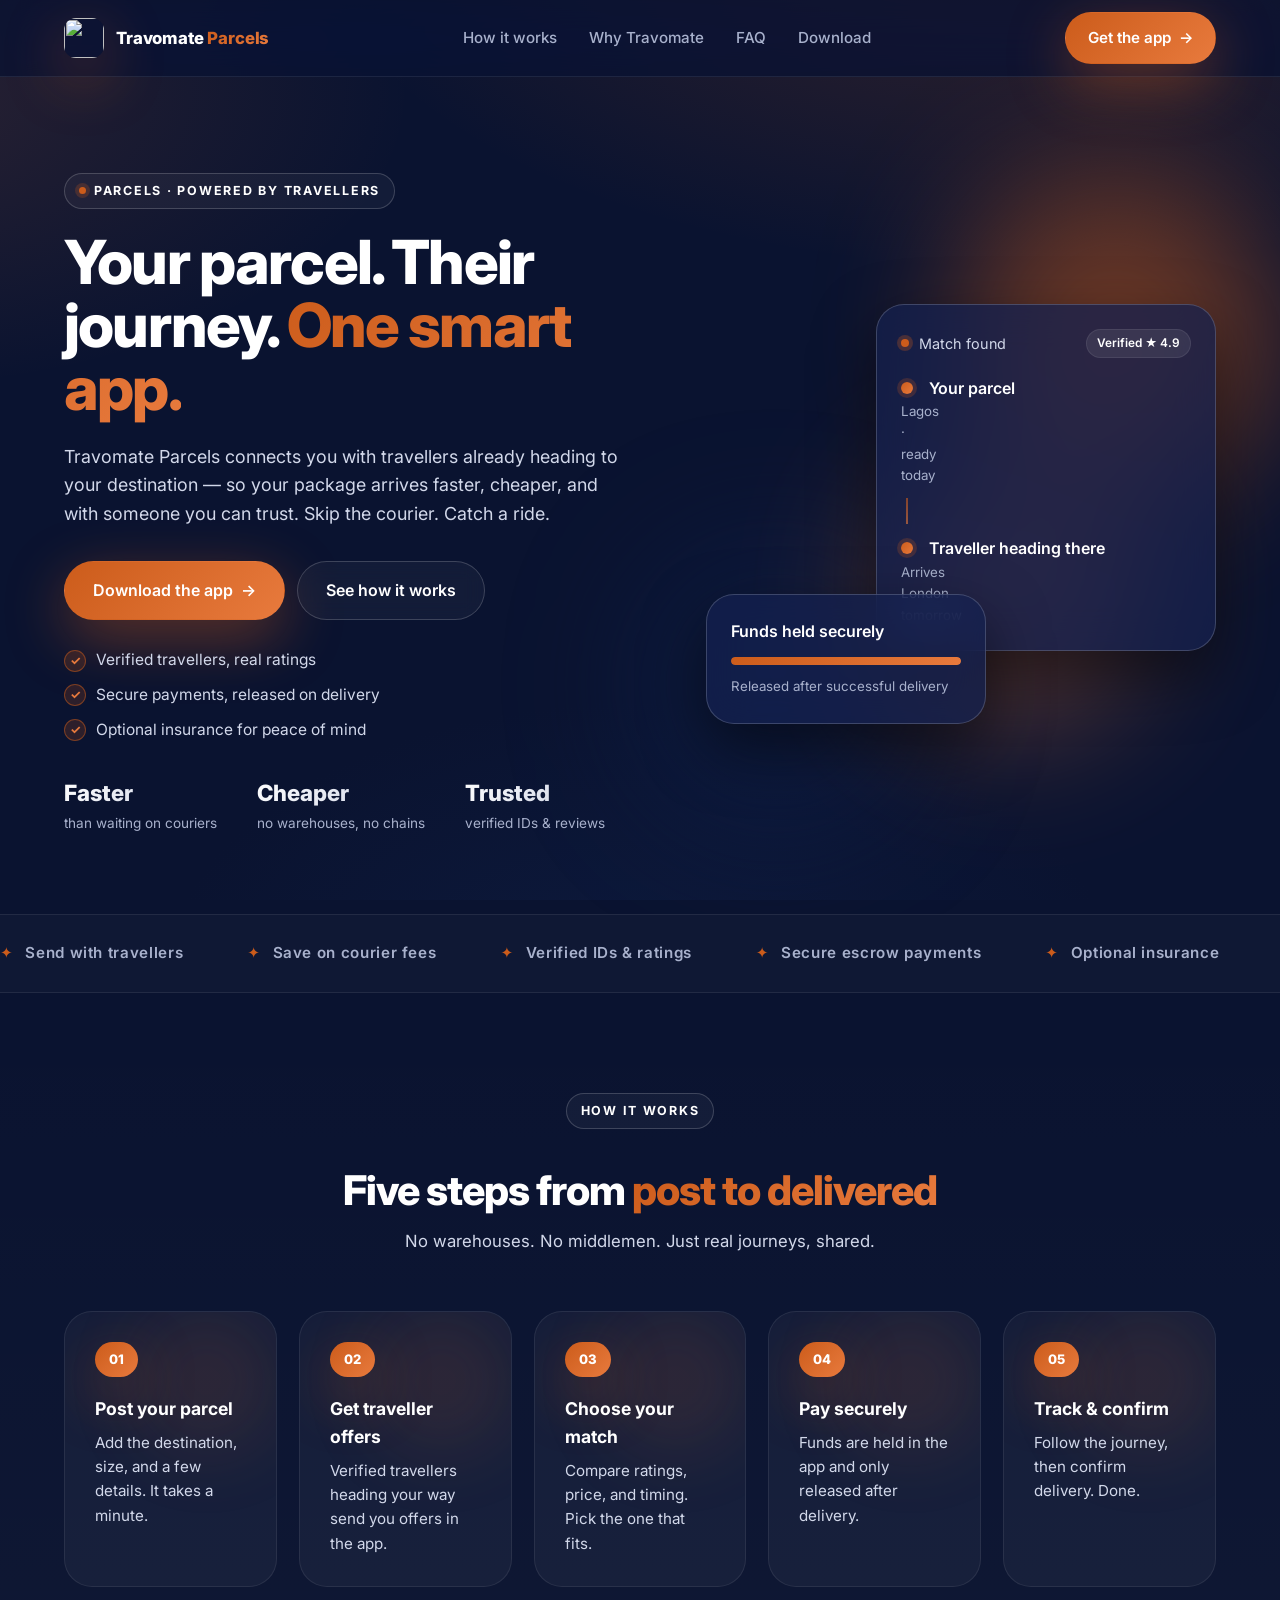
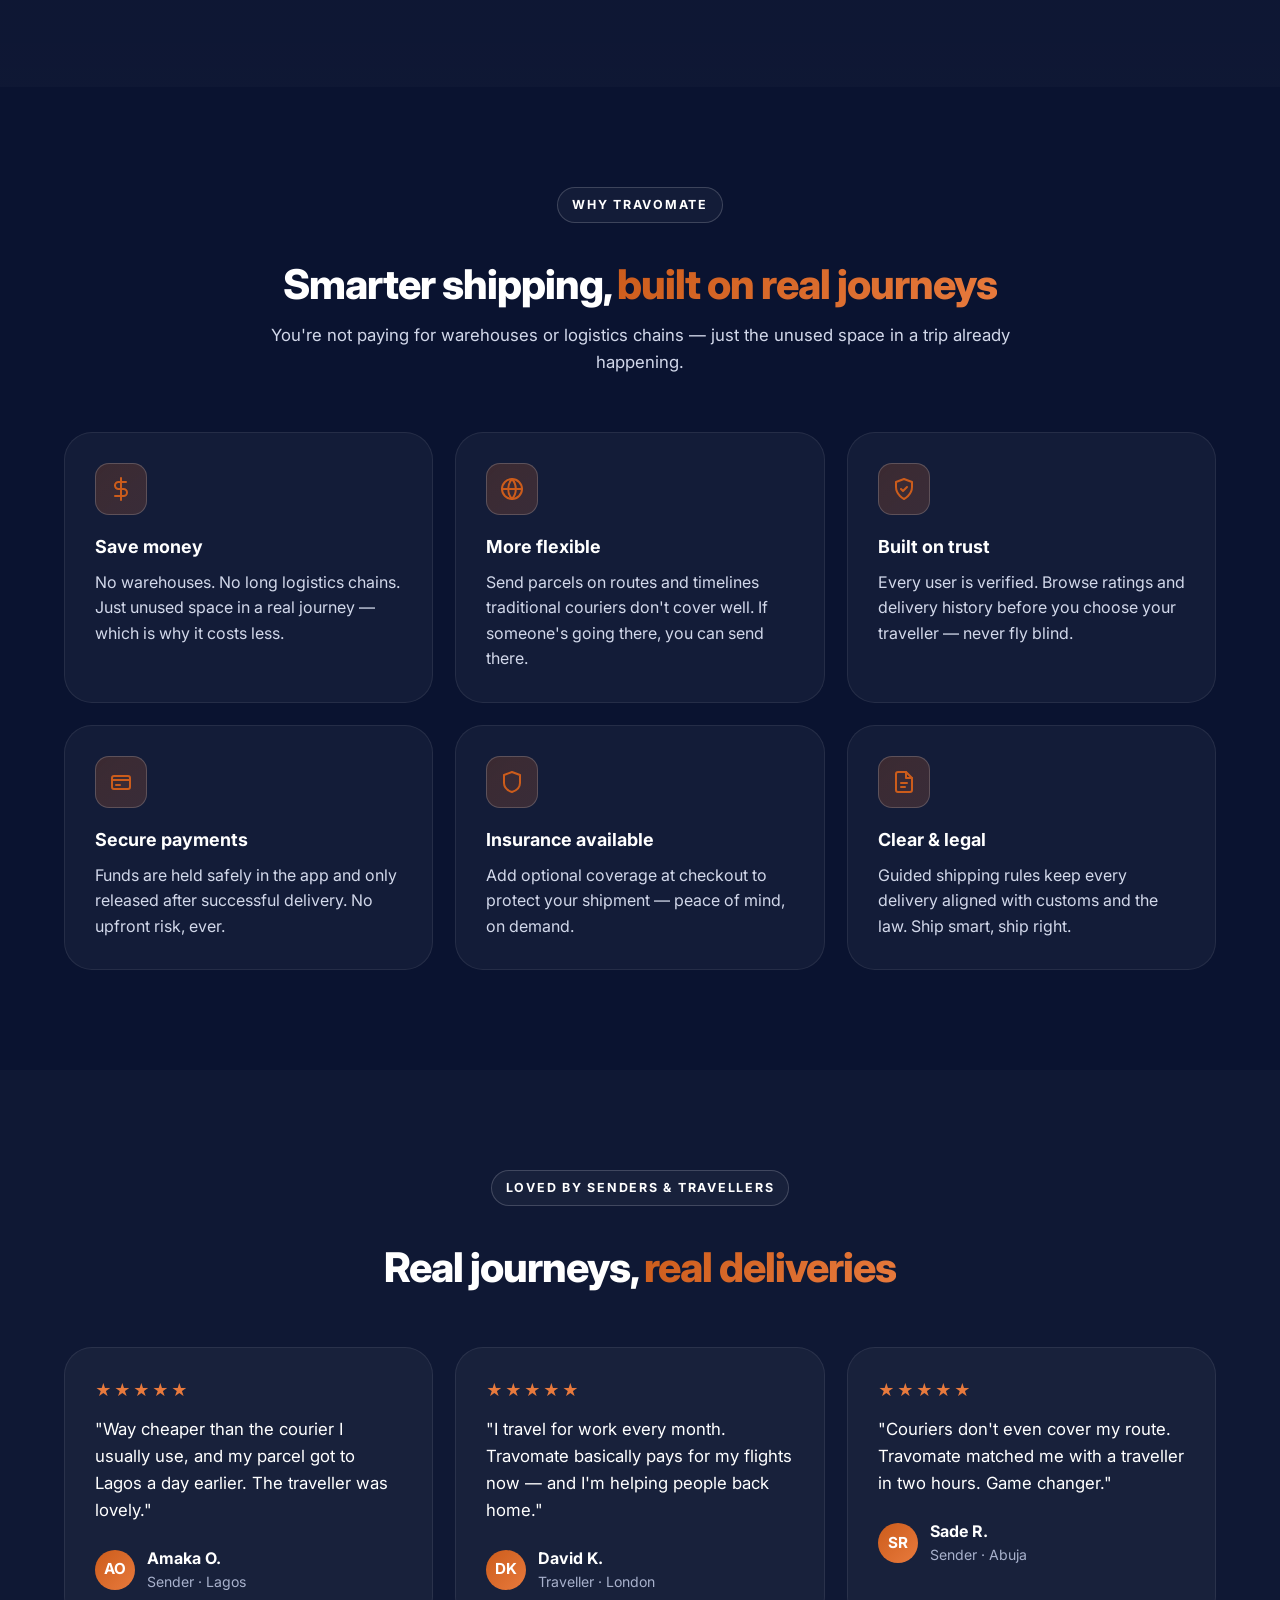
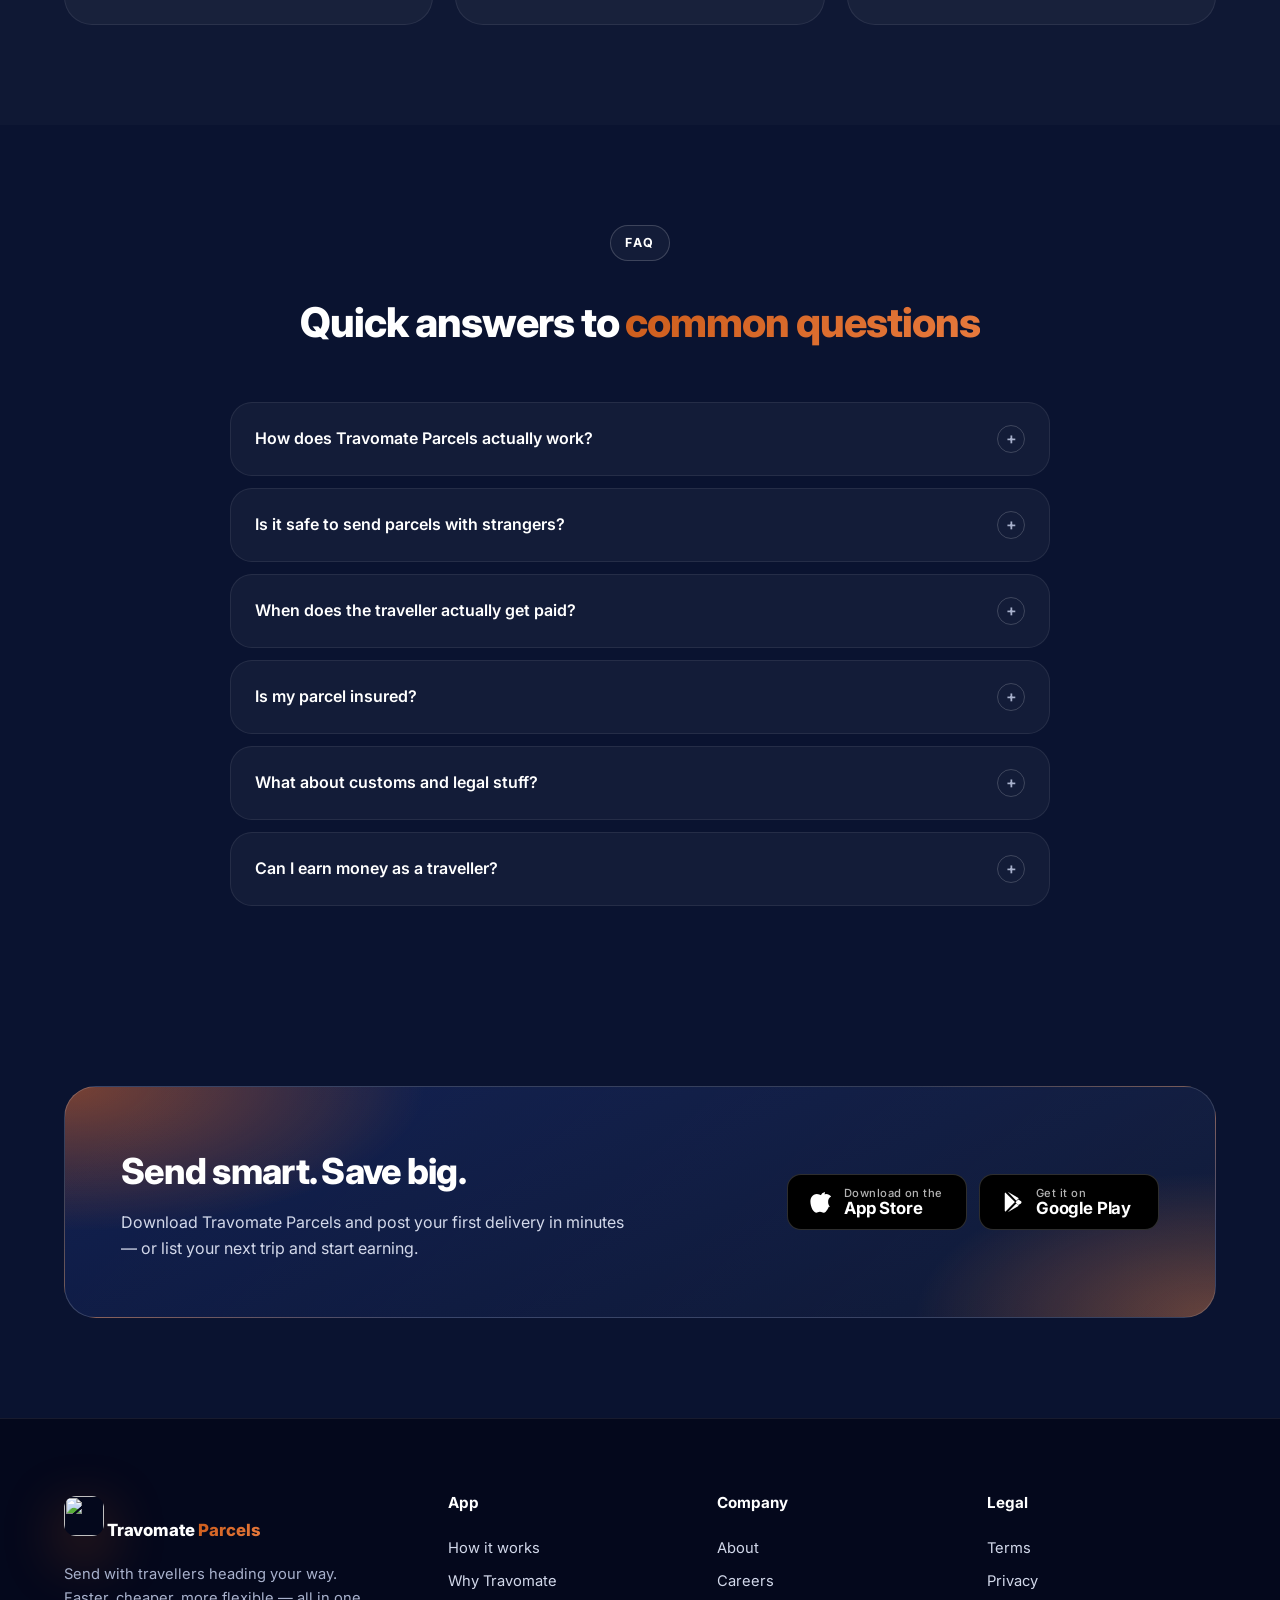
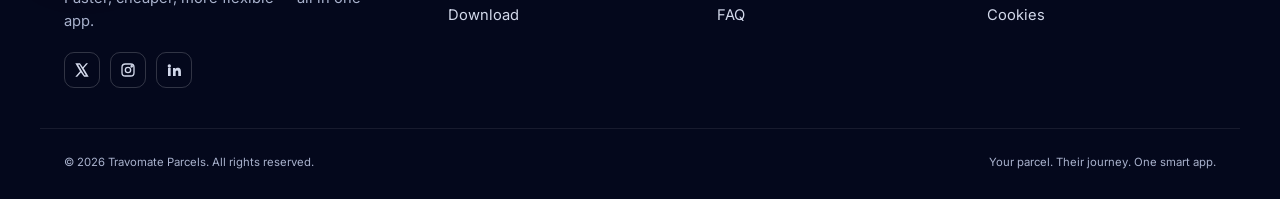
==== commit a45ee60f: "Use the real Travomate logo Point the header, footer, and favicon at assets/icon 1.png (uploaded to " ====
--- a/index.html
+++ b/index.html
@@ -4,7 +4,7 @@
   <meta charset="UTF-8" />
   <meta name="viewport" content="width=device-width, initial-scale=1.0" />
   <meta name="theme-color" content="#0a1330" />
-  <link rel="icon" type="image/svg+xml" href="assets/logo.svg" />
+  <link rel="icon" type="image/png" href="assets/icon%201.png" />
   <meta name="description" content="Travomate Parcels — send packages with travellers already heading your way. Faster, cheaper, more flexible. Download the app." />
   <title>Travomate Parcels — Send With Travellers. Save Big.</title>
   <link rel="preconnect" href="https://fonts.googleapis.com" />
@@ -17,7 +17,7 @@
     <div class="container nav">
       <a href="#" class="logo" aria-label="Travomate Parcels home">
         <span class="logo-mark" aria-hidden="true">
-          <img src="assets/logo.svg" alt="" width="40" height="40" />
+          <img src="assets/icon%201.png" alt="" width="40" height="40" />
         </span>
         <span class="logo-text">Travomate <span>Parcels</span></span>
       </a>
@@ -297,7 +297,7 @@
       <div>
         <a href="#" class="logo logo-light">
           <span class="logo-mark" aria-hidden="true">
-            <img src="assets/logo.svg" alt="" width="40" height="40" />
+            <img src="assets/icon%201.png" alt="" width="40" height="40" />
           </span>
           <span class="logo-text">Travomate <span>Parcels</span></span>
         </a>
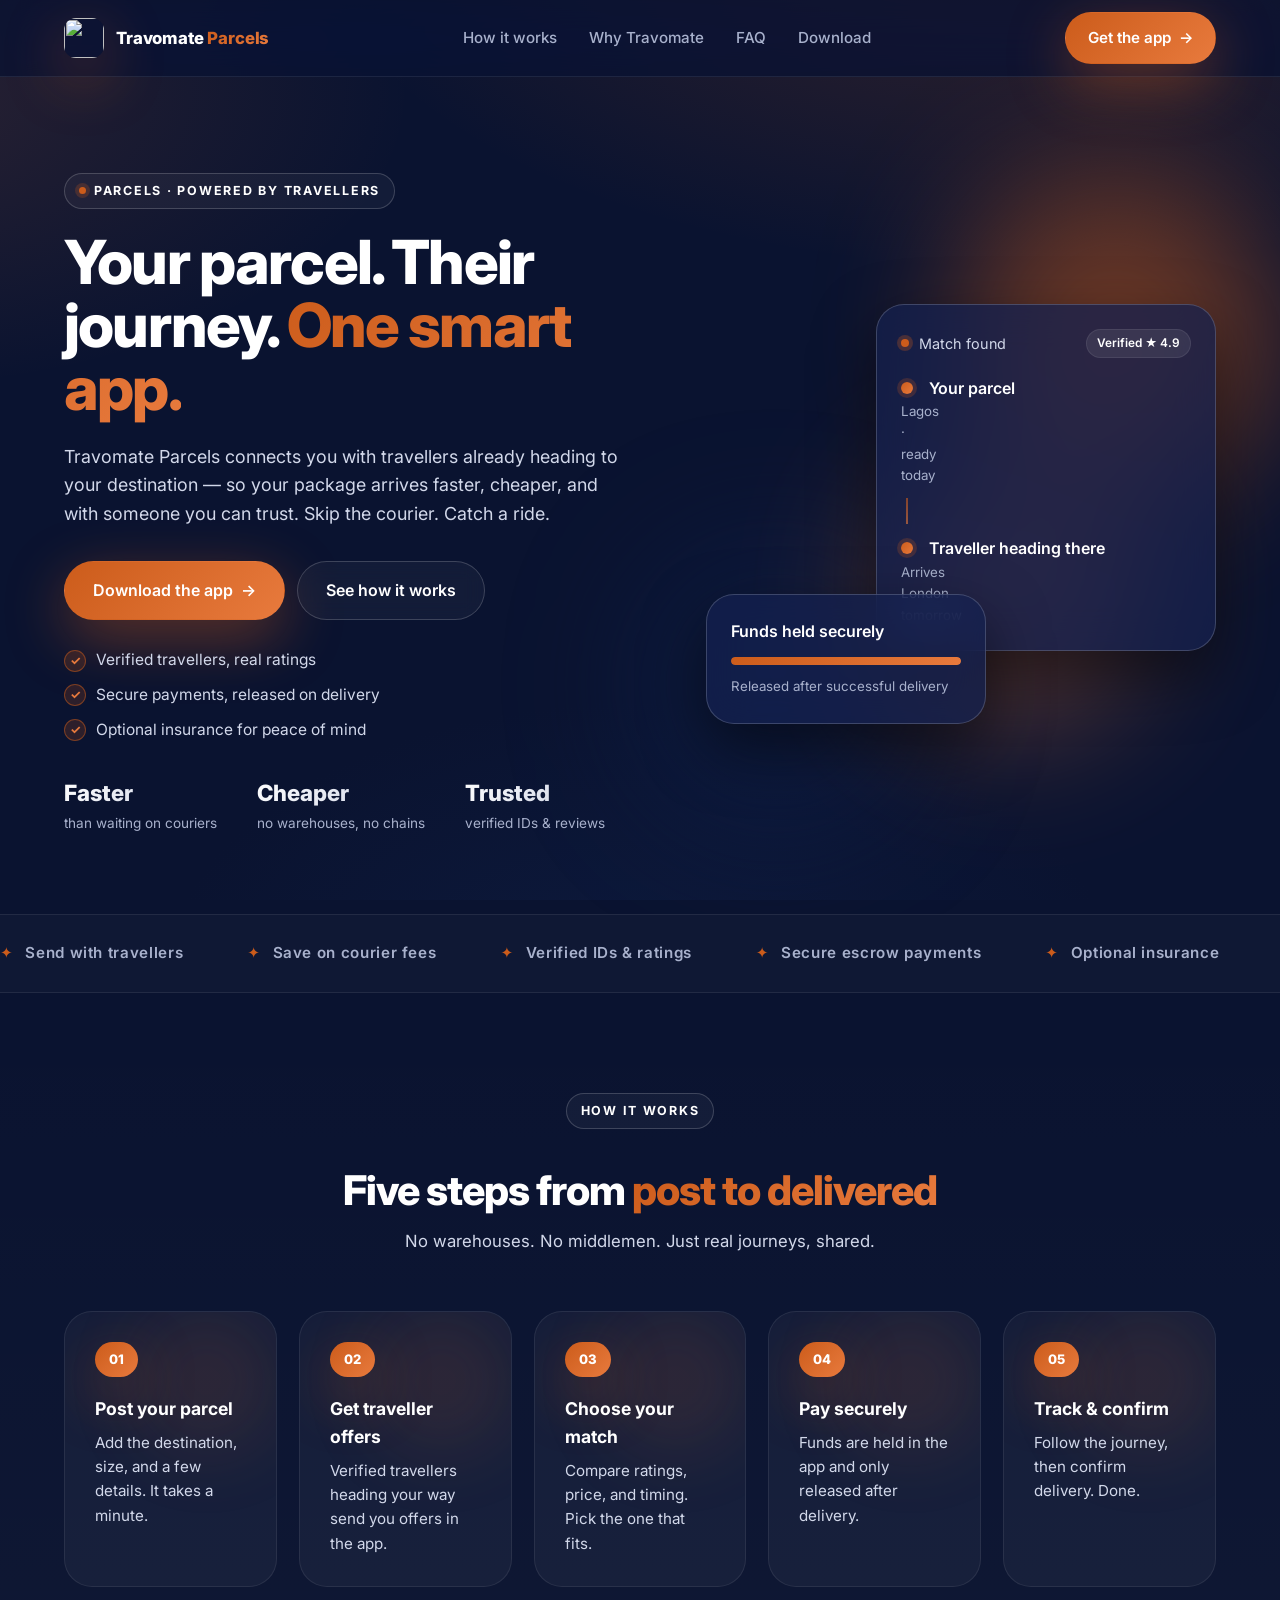
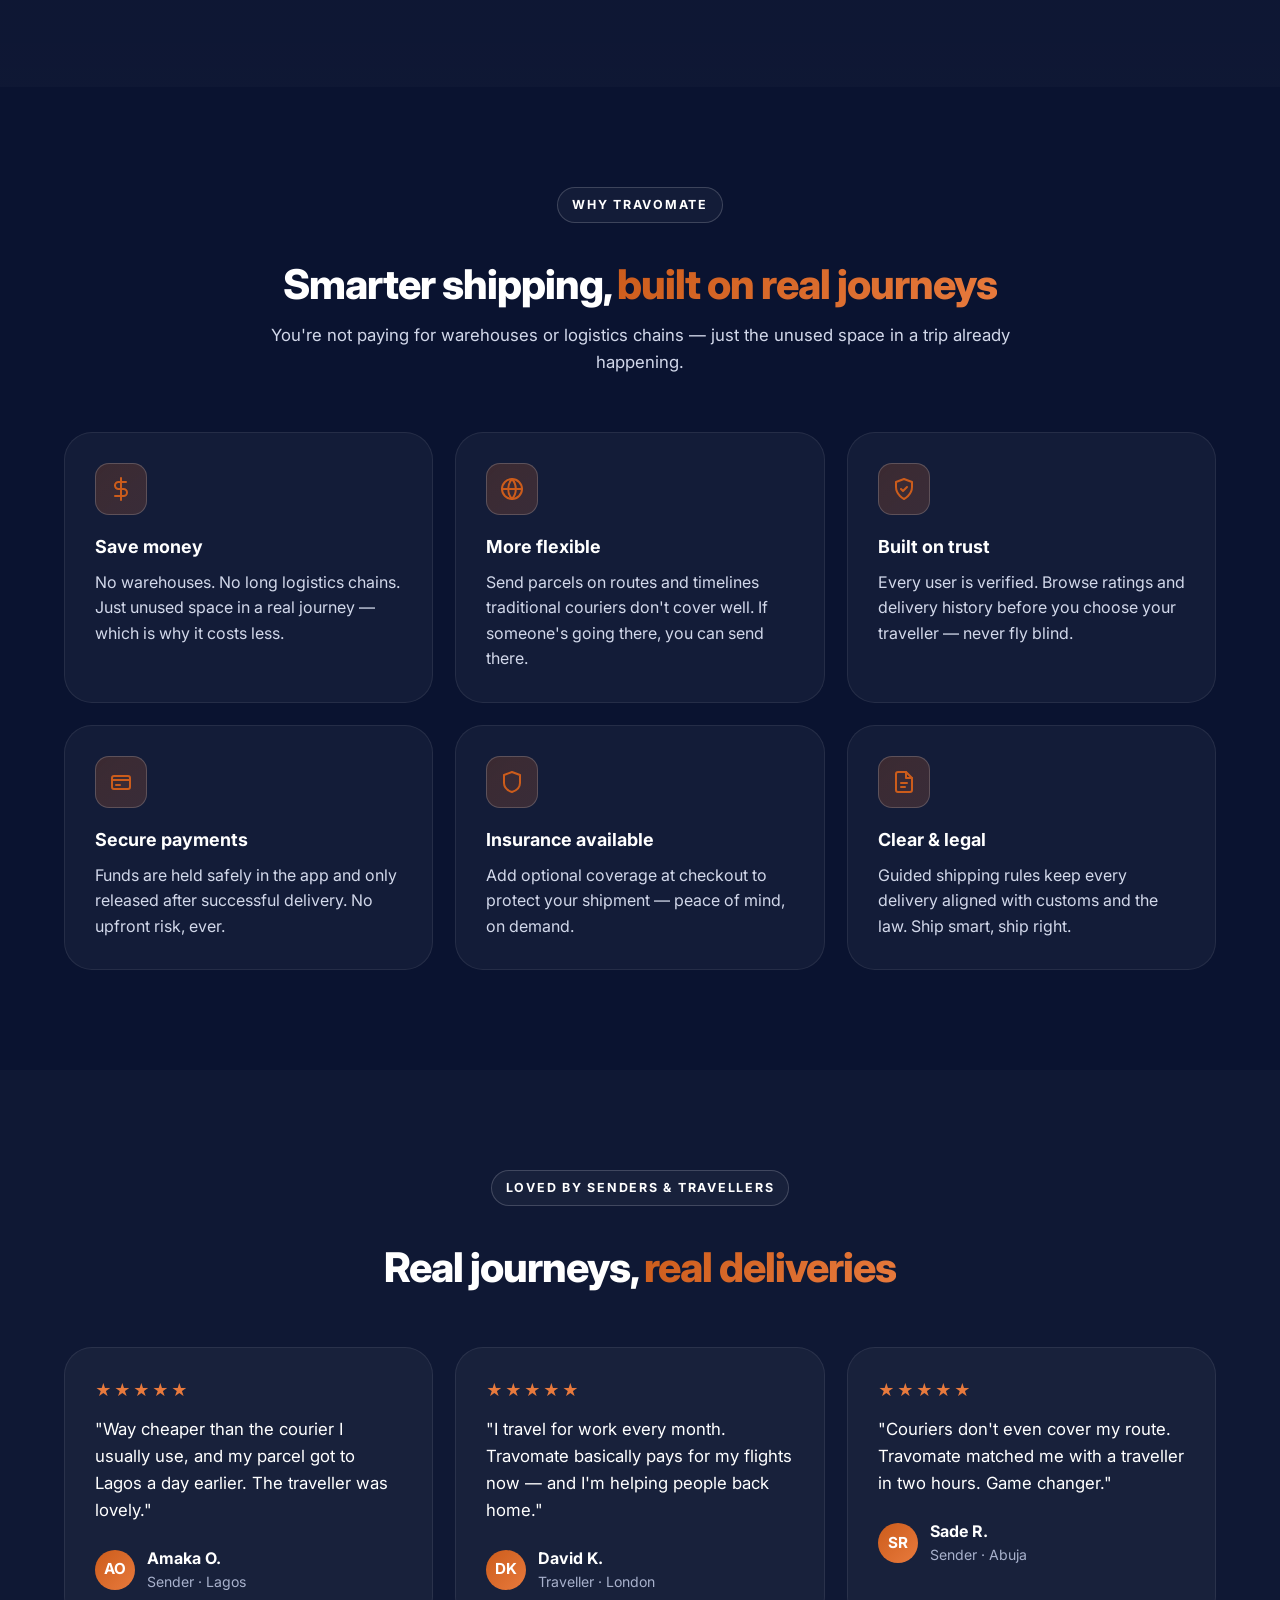
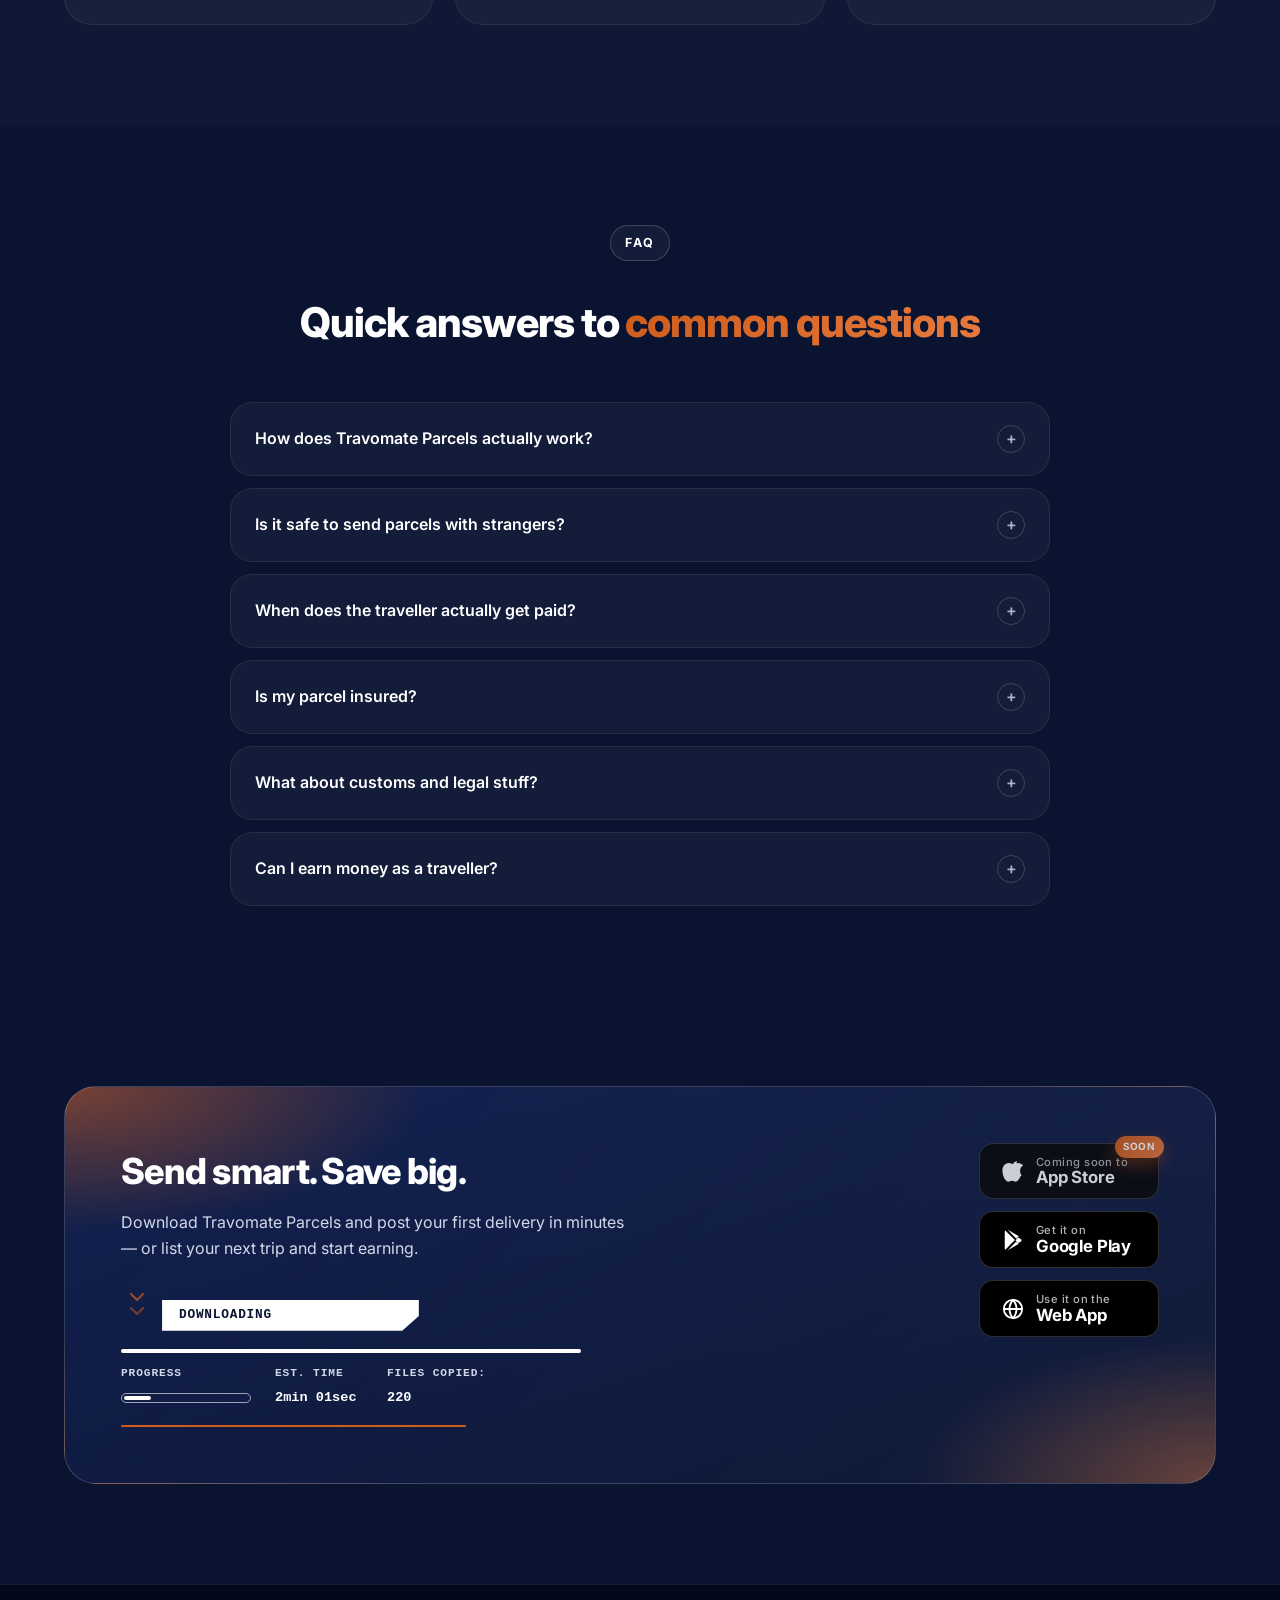
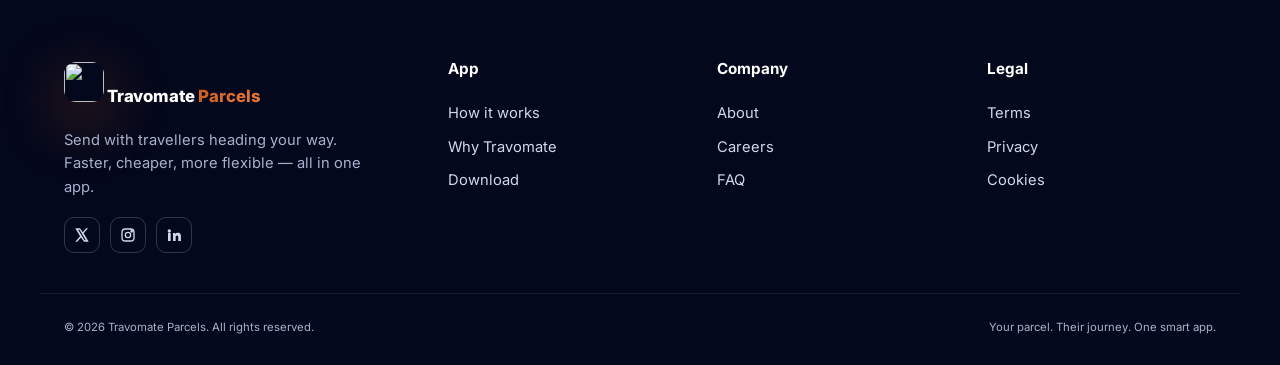
==== commit 90e33bbe: "Update download CTA with platform links and animated indicator - Mark App Store as "Coming soon" (di" ====
--- a/index.html
+++ b/index.html
@@ -276,15 +276,64 @@
           <div>
             <h2>Send smart. Save big.</h2>
             <p>Download Travomate Parcels and post your first delivery in minutes — or list your next trip and start earning.</p>
+
+            <div class="download-anim" id="downloadAnim" aria-hidden="true">
+              <div class="da-header">
+                <div class="da-chevrons">
+                  <span class="da-chevron da-chevron-1" aria-hidden="true">
+                    <svg width="24" height="24" viewBox="0 0 24 24" fill="none" stroke="currentColor" stroke-width="2.2" stroke-linecap="round" stroke-linejoin="round"><polyline points="6 9 12 15 18 9"/></svg>
+                  </span>
+                  <span class="da-chevron da-chevron-2" aria-hidden="true">
+                    <svg width="24" height="24" viewBox="0 0 24 24" fill="none" stroke="currentColor" stroke-width="2.2" stroke-linecap="round" stroke-linejoin="round"><polyline points="6 9 12 15 18 9"/></svg>
+                  </span>
+                </div>
+                <div class="da-banner">
+                  <svg class="da-banner-bg" viewBox="0 0 107 15" preserveAspectRatio="none" xmlns="http://www.w3.org/2000/svg">
+                    <path d="M0.445312 0.5H106.103V8.017L99.2813 14.838H0.445312V0.5Z"/>
+                  </svg>
+                  <div class="da-banner-text">
+                    <span class="da-text" id="daText">READY</span><span class="da-dots" id="daDots"><span>.</span><span>.</span><span>.</span></span>
+                  </div>
+                </div>
+              </div>
+
+              <div class="da-separator"></div>
+
+              <div class="da-labels">
+                <div class="da-label da-label-progress">PROGRESS</div>
+                <div class="da-label-group">
+                  <div class="da-label">EST. TIME</div>
+                  <div class="da-label">FILES COPIED:</div>
+                </div>
+              </div>
+
+              <div class="da-values">
+                <div class="da-progress-wrap">
+                  <div class="da-progress-track">
+                    <div class="da-progress-fill" id="daProgress"></div>
+                  </div>
+                </div>
+                <div class="da-value-group">
+                  <div class="da-value" id="daTime">2min 34sec</div>
+                  <div class="da-value" id="daFiles">0</div>
+                </div>
+              </div>
+
+              <div class="da-bottom-bar"></div>
+            </div>
           </div>
           <div class="cta-actions">
-            <a href="#" class="app-badge" aria-label="Download on the App Store">
+            <span class="app-badge app-badge-disabled" aria-label="App Store — Coming soon" role="button" aria-disabled="true">
               <svg width="22" height="22" viewBox="0 0 24 24" fill="currentColor" aria-hidden="true"><path d="M16.365 1.43c0 1.14-.42 2.23-1.18 3.04-.85.91-2.23 1.61-3.39 1.52-.13-1.12.43-2.29 1.18-3.04.86-.86 2.32-1.51 3.39-1.52zM20.5 17.18c-.55 1.27-.81 1.84-1.51 2.96-.99 1.55-2.39 3.49-4.13 3.5-1.55.02-1.95-1.01-4.06-.99-2.11.01-2.55 1.01-4.1.99-1.74-.02-3.07-1.78-4.06-3.34C.36 15.59-.45 9.85 1.7 6.65c1.4-2.07 3.62-3.29 5.71-3.29 2.13 0 3.46 1.16 5.22 1.16 1.7 0 2.74-1.17 5.2-1.17 1.86 0 3.83 1.01 5.23 2.76-4.6 2.52-3.86 9.07-1.06 11.07z"/></svg>
-              <span class="app-badge-copy"><small>Download on the</small><strong>App Store</strong></span>
-            </a>
-            <a href="#" class="app-badge" aria-label="Get it on Google Play">
+              <span class="app-badge-copy"><small>Coming soon to</small><strong>App Store</strong></span>
+            </span>
+            <a href="https://play.google.com/store/apps/details?id=online.travomate.app" class="app-badge" target="_blank" rel="noopener noreferrer" aria-label="Get it on Google Play">
               <svg width="22" height="22" viewBox="0 0 24 24" fill="currentColor" aria-hidden="true"><path d="M3.6 1.5a1.5 1.5 0 0 0-.6 1.2v18.6a1.5 1.5 0 0 0 .6 1.2l10.5-10.5L3.6 1.5zM15.6 13.5l2.7 2.7-12 6.9 9.3-9.6zM20.4 10.8l-2.7-1.5-3 3 3 3 2.7-1.5a1.7 1.7 0 0 0 0-3zM15.6 10.5l-9.3-9.6 12 6.9-2.7 2.7z"/></svg>
               <span class="app-badge-copy"><small>Get it on</small><strong>Google Play</strong></span>
+            </a>
+            <a href="https://travo-mate.online/parcel/login" class="app-badge" target="_blank" rel="noopener noreferrer" aria-label="Open the Travomate Parcels web app">
+              <svg width="22" height="22" viewBox="0 0 24 24" fill="none" stroke="currentColor" stroke-width="2" stroke-linecap="round" stroke-linejoin="round" aria-hidden="true"><circle cx="12" cy="12" r="10"/><line x1="2" y1="12" x2="22" y2="12"/><path d="M12 2a15 15 0 0 1 0 20"/><path d="M12 2a15 15 0 0 0 0 20"/></svg>
+              <span class="app-badge-copy"><small>Use it on the</small><strong>Web App</strong></span>
             </a>
           </div>
         </div>
--- a/styles.css
+++ b/styles.css
@@ -519,7 +519,8 @@
 }
 .cta h2 { margin: 0 0 10px; font-size: clamp(1.7rem, 2.8vw, 2.3rem); font-weight: 800; letter-spacing: -0.02em; }
 .cta p { margin: 0; color: var(--muted-strong); max-width: 520px; }
-.cta-actions { display: flex; gap: 12px; position: relative; z-index: 1; flex-wrap: wrap; }
+.cta-actions { display: flex; gap: 12px; position: relative; z-index: 1; flex-wrap: wrap; flex-direction: column; align-items: stretch; }
+.cta-inner { align-items: start; }
 
 /* App store badges */
 .app-badge {
@@ -539,6 +540,171 @@
 .app-badge-copy { display: flex; flex-direction: column; line-height: 1.1; text-align: left; }
 .app-badge-copy small { font-size: 0.7rem; color: rgba(255,255,255,0.7); font-weight: 500; letter-spacing: 0.04em; }
 .app-badge-copy strong { font-size: 1.05rem; font-weight: 700; letter-spacing: -0.01em; }
+.app-badge-disabled {
+  cursor: not-allowed;
+  opacity: 0.78;
+  background: #0a0a0a;
+  position: relative;
+}
+.app-badge-disabled:hover { transform: none; background: #0a0a0a; border-color: rgba(255,255,255,0.18); }
+.app-badge-disabled::after {
+  content: "Soon";
+  position: absolute;
+  top: -8px; right: -6px;
+  background: var(--grad-primary);
+  color: #fff;
+  font-size: 0.62rem;
+  font-weight: 700;
+  letter-spacing: 0.08em;
+  text-transform: uppercase;
+  padding: 3px 8px;
+  border-radius: 999px;
+  box-shadow: 0 6px 18px rgba(204, 92, 27, 0.45);
+}
+
+/* Animated Download component */
+.download-anim {
+  margin-top: 28px;
+  max-width: 460px;
+  font-family: 'JetBrains Mono', ui-monospace, SFMono-Regular, Menlo, Monaco, Consolas, "Liberation Mono", "Courier New", monospace;
+  color: var(--text);
+  position: relative;
+  z-index: 1;
+}
+.da-header { display: flex; align-items: center; margin-bottom: 8px; }
+.da-chevrons {
+  position: relative;
+  width: 32px;
+  height: 64px;
+  margin-top: -12px;
+  overflow: hidden;
+  flex-shrink: 0;
+}
+.da-chevron {
+  position: absolute;
+  left: 50%;
+  transform: translateX(-50%);
+  color: var(--primary);
+  display: block;
+  line-height: 0;
+}
+.da-chevron-1 { top: 8px; opacity: 0.7; }
+.da-chevron-2 { top: 22px; opacity: 0.5; }
+.download-anim.is-animating .da-chevron-1 { animation: daChevron1 1.5s ease-in-out infinite; }
+.download-anim.is-animating .da-chevron-2 { animation: daChevron2 1.5s ease-in-out infinite 0.3s; }
+@keyframes daChevron1 {
+  0%, 100% { transform: translate(-50%, 0); opacity: 0.7; }
+  50%      { transform: translate(-50%, 8px); opacity: 0.95; }
+}
+@keyframes daChevron2 {
+  0%, 100% { transform: translate(-50%, 0); opacity: 0.5; }
+  50%      { transform: translate(-50%, 4px); opacity: 1; }
+}
+
+.da-banner {
+  position: relative;
+  margin-left: 8px;
+  height: 32px;
+  flex: 1;
+  max-width: 260px;
+}
+.da-banner-bg {
+  position: absolute;
+  top: 50%;
+  left: 0;
+  transform: translateY(-50%);
+  width: 100%;
+  height: 32px;
+  fill: var(--text);
+}
+.da-banner-text {
+  position: relative;
+  display: flex;
+  align-items: center;
+  height: 100%;
+  padding: 0 18px;
+  color: #0a1330;
+  font-weight: 800;
+  font-size: 0.8rem;
+  letter-spacing: 0.06em;
+}
+.da-dots {
+  display: none;
+  margin-left: 4px;
+}
+.download-anim.is-animating .da-dots { display: inline-flex; }
+.da-dots span {
+  display: inline-block;
+  opacity: 0;
+  animation: daDot 1.5s ease-in-out infinite;
+}
+.da-dots span:nth-child(1) { animation-delay: 0.1s; }
+.da-dots span:nth-child(2) { animation-delay: 0.3s; }
+.da-dots span:nth-child(3) { animation-delay: 0.5s; }
+@keyframes daDot {
+  0%, 100% { opacity: 0; }
+  30%, 70% { opacity: 1; }
+}
+
+.da-separator {
+  width: 100%;
+  height: 4px;
+  background: var(--text);
+  border-radius: 999px;
+  margin-bottom: 12px;
+}
+
+.da-labels { display: flex; align-items: center; margin-bottom: 4px; }
+.da-label {
+  font-size: 0.7rem;
+  letter-spacing: 0.08em;
+  color: var(--muted-strong);
+  font-weight: 600;
+}
+.da-label-progress { width: 130px; }
+.da-label-group { display: flex; margin-left: 24px; }
+.da-label-group .da-label { width: 112px; }
+
+.da-values { display: flex; align-items: center; }
+.da-progress-wrap { width: 130px; }
+.da-progress-track {
+  width: 100%;
+  height: 10px;
+  border: 1px solid rgba(255,255,255,0.6);
+  border-radius: 999px;
+  display: flex;
+  align-items: center;
+  padding: 0 2px;
+}
+.da-progress-fill {
+  height: 4px;
+  background: #fff;
+  border-radius: 999px;
+  width: 0%;
+  transition: width 0.25s ease-out;
+}
+.da-value-group { display: flex; margin-left: 24px; }
+.da-value {
+  width: 112px;
+  font-size: 0.85rem;
+  font-weight: 600;
+  color: var(--text);
+  font-variant-numeric: tabular-nums;
+}
+
+.da-bottom-bar {
+  width: 75%;
+  height: 2px;
+  background: var(--primary);
+  border-radius: 999px;
+  margin-top: 16px;
+}
+
+@media (prefers-reduced-motion: reduce) {
+  .download-anim.is-animating .da-chevron-1,
+  .download-anim.is-animating .da-chevron-2,
+  .da-dots span { animation: none !important; }
+}
 
 /* Footer */
 .site-footer {
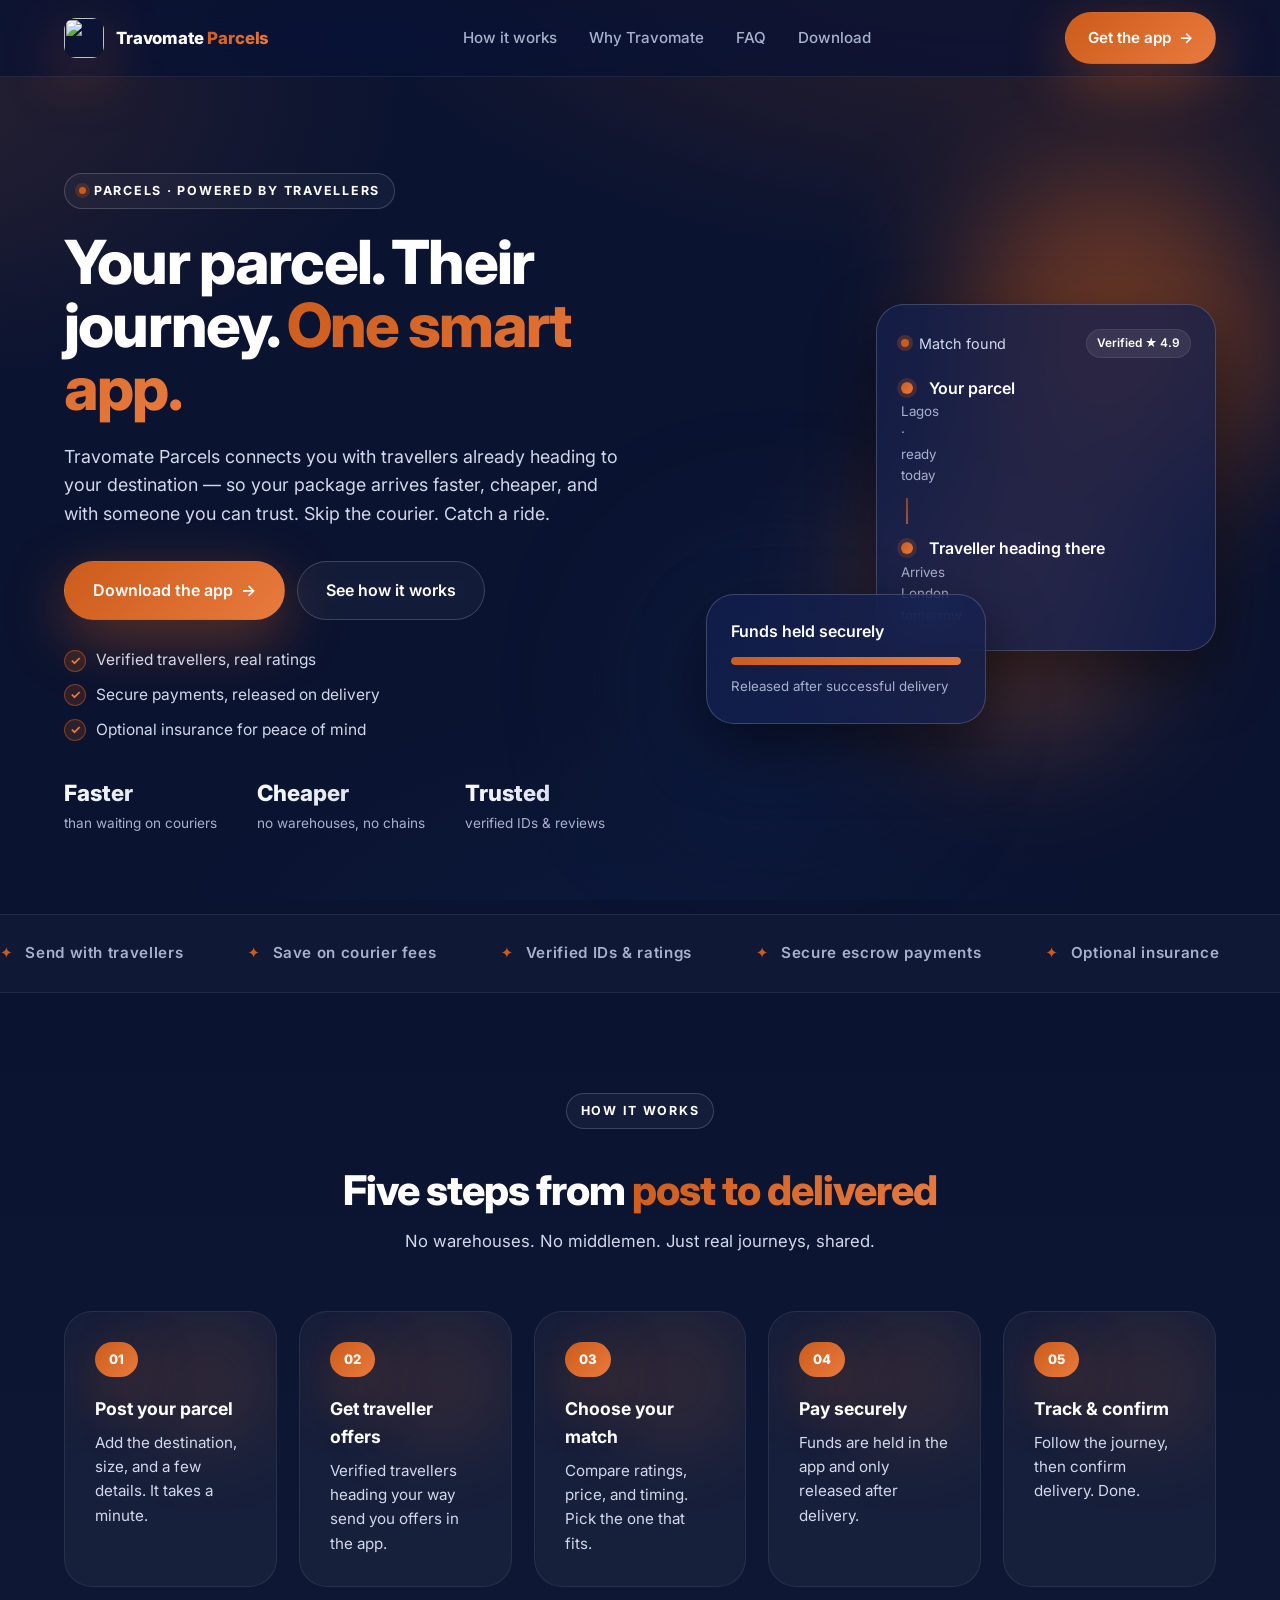
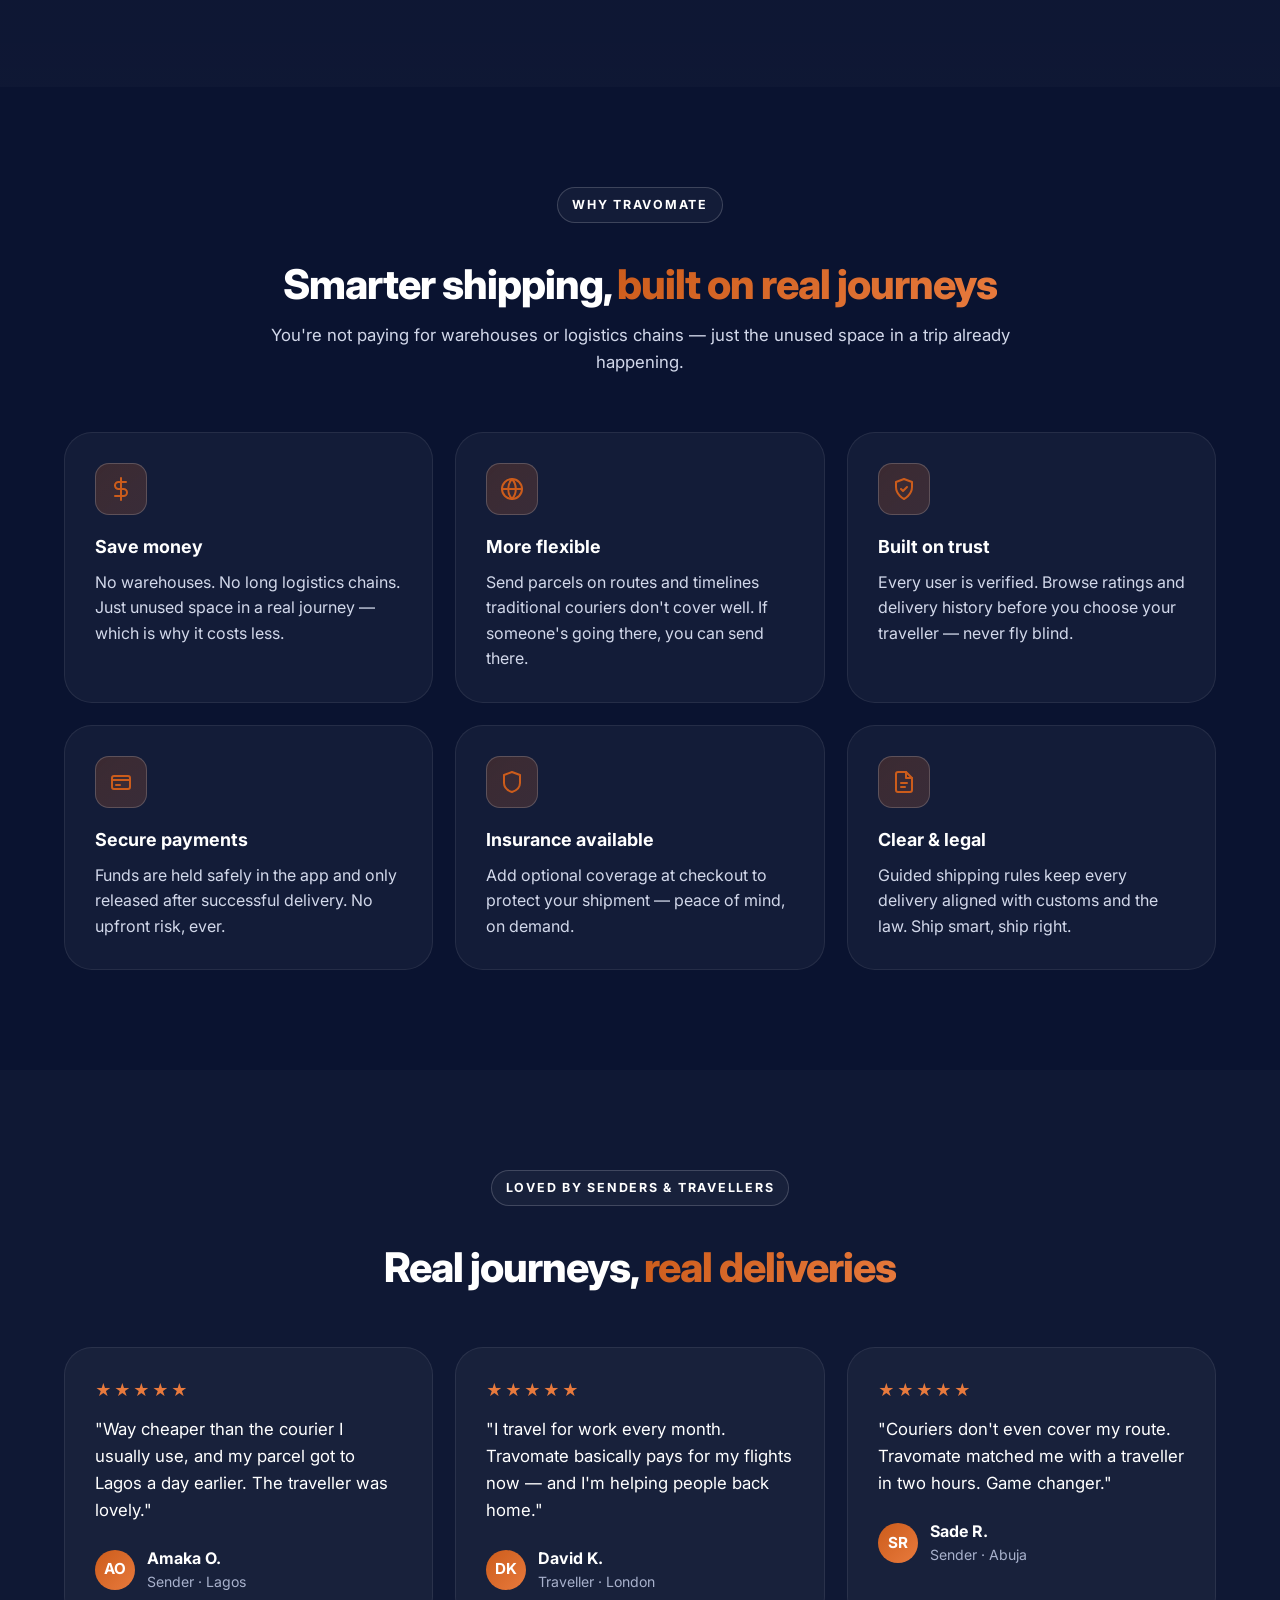
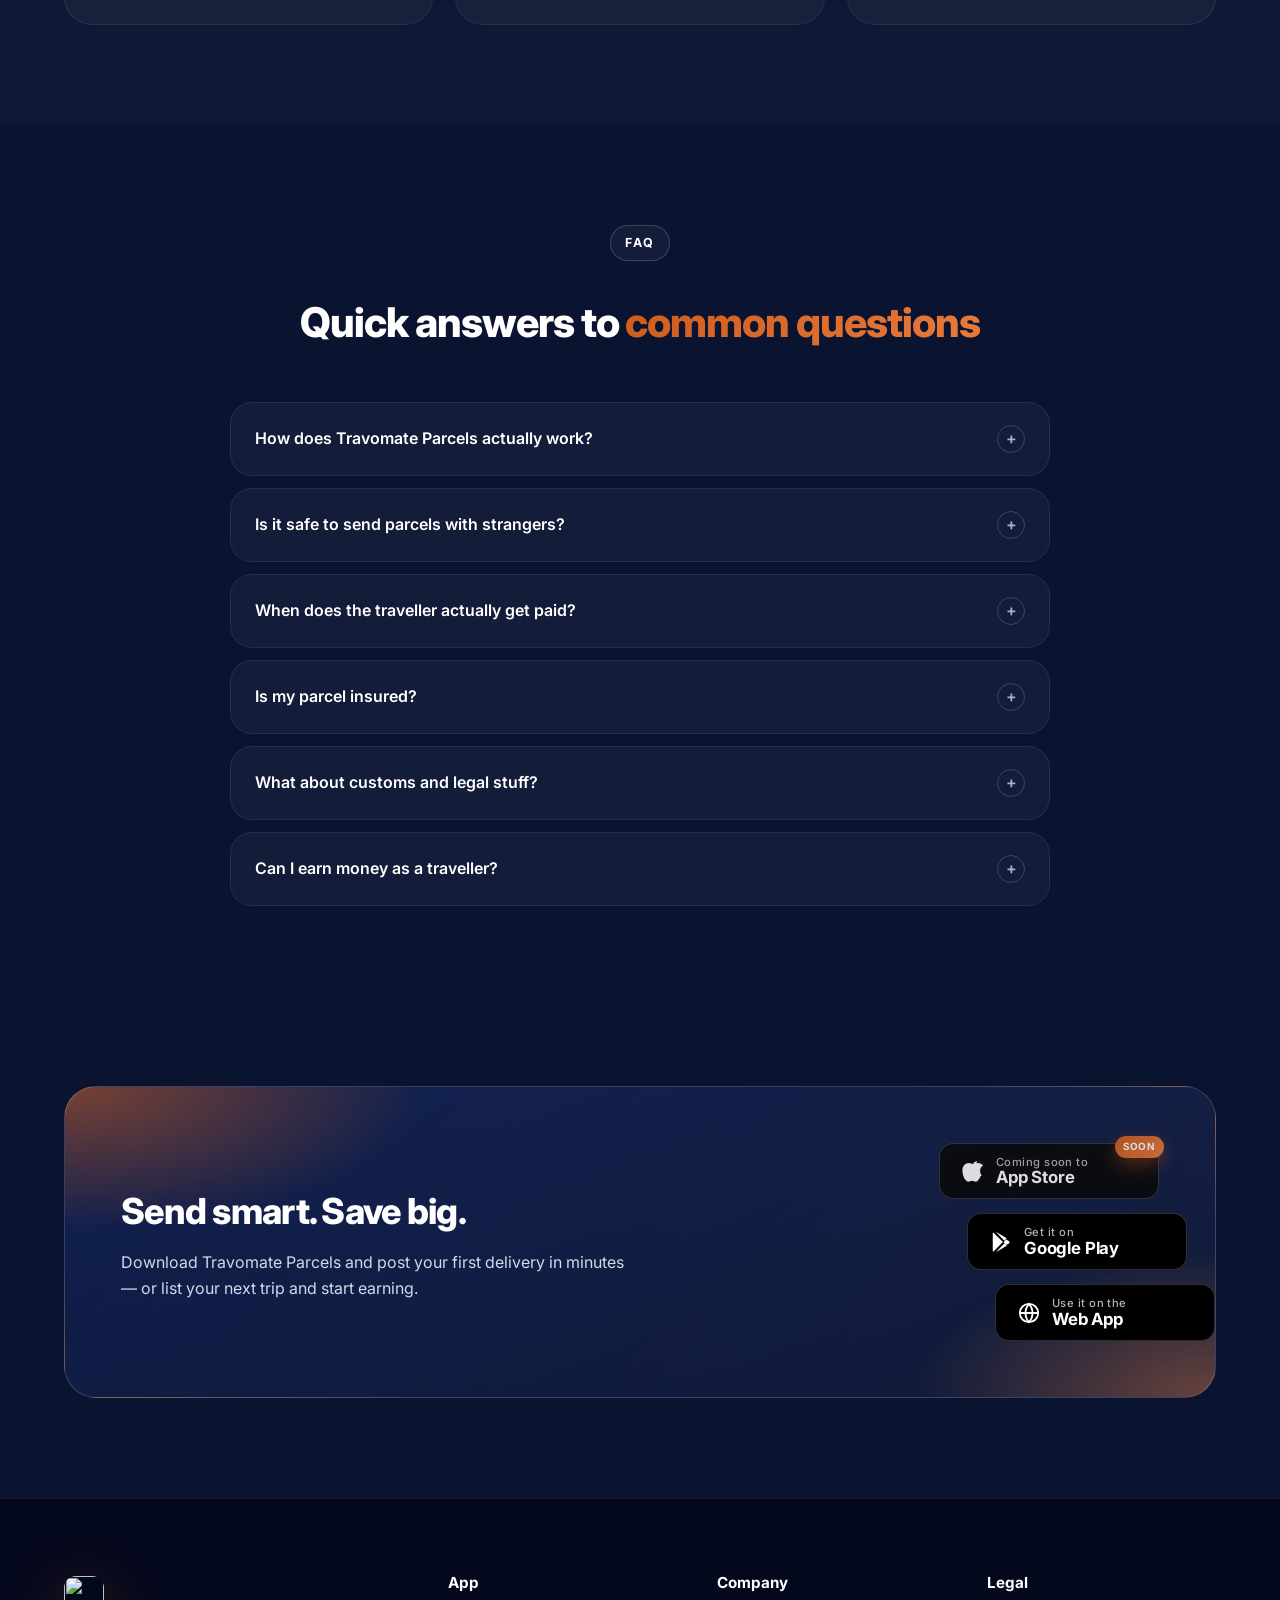
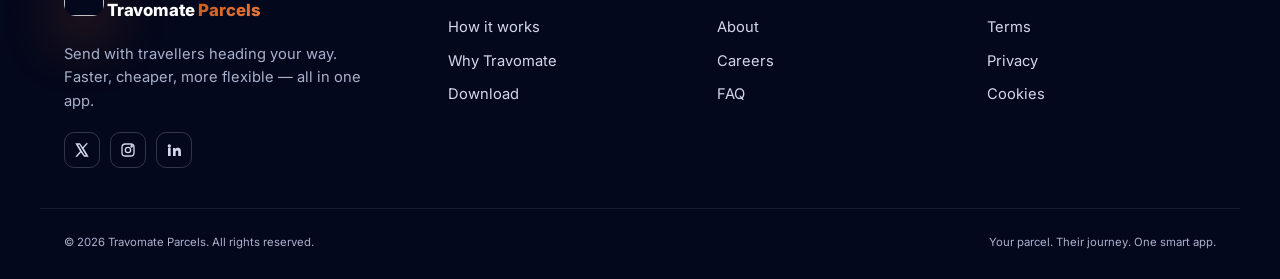
==== commit f637576b: "Remove download animation block and stagger the app badges - Drop the embedded #downloadAnim compone" ====
--- a/index.html
+++ b/index.html
@@ -276,53 +276,8 @@
           <div>
             <h2>Send smart. Save big.</h2>
             <p>Download Travomate Parcels and post your first delivery in minutes — or list your next trip and start earning.</p>
-
-            <div class="download-anim" id="downloadAnim" aria-hidden="true">
-              <div class="da-header">
-                <div class="da-chevrons">
-                  <span class="da-chevron da-chevron-1" aria-hidden="true">
-                    <svg width="24" height="24" viewBox="0 0 24 24" fill="none" stroke="currentColor" stroke-width="2.2" stroke-linecap="round" stroke-linejoin="round"><polyline points="6 9 12 15 18 9"/></svg>
-                  </span>
-                  <span class="da-chevron da-chevron-2" aria-hidden="true">
-                    <svg width="24" height="24" viewBox="0 0 24 24" fill="none" stroke="currentColor" stroke-width="2.2" stroke-linecap="round" stroke-linejoin="round"><polyline points="6 9 12 15 18 9"/></svg>
-                  </span>
-                </div>
-                <div class="da-banner">
-                  <svg class="da-banner-bg" viewBox="0 0 107 15" preserveAspectRatio="none" xmlns="http://www.w3.org/2000/svg">
-                    <path d="M0.445312 0.5H106.103V8.017L99.2813 14.838H0.445312V0.5Z"/>
-                  </svg>
-                  <div class="da-banner-text">
-                    <span class="da-text" id="daText">READY</span><span class="da-dots" id="daDots"><span>.</span><span>.</span><span>.</span></span>
-                  </div>
-                </div>
-              </div>
-
-              <div class="da-separator"></div>
-
-              <div class="da-labels">
-                <div class="da-label da-label-progress">PROGRESS</div>
-                <div class="da-label-group">
-                  <div class="da-label">EST. TIME</div>
-                  <div class="da-label">FILES COPIED:</div>
-                </div>
-              </div>
-
-              <div class="da-values">
-                <div class="da-progress-wrap">
-                  <div class="da-progress-track">
-                    <div class="da-progress-fill" id="daProgress"></div>
-                  </div>
-                </div>
-                <div class="da-value-group">
-                  <div class="da-value" id="daTime">2min 34sec</div>
-                  <div class="da-value" id="daFiles">0</div>
-                </div>
-              </div>
-
-              <div class="da-bottom-bar"></div>
-            </div>
-          </div>
-          <div class="cta-actions">
+          </div>
+          <div class="cta-actions cta-actions-stagger">
             <span class="app-badge app-badge-disabled" aria-label="App Store — Coming soon" role="button" aria-disabled="true">
               <svg width="22" height="22" viewBox="0 0 24 24" fill="currentColor" aria-hidden="true"><path d="M16.365 1.43c0 1.14-.42 2.23-1.18 3.04-.85.91-2.23 1.61-3.39 1.52-.13-1.12.43-2.29 1.18-3.04.86-.86 2.32-1.51 3.39-1.52zM20.5 17.18c-.55 1.27-.81 1.84-1.51 2.96-.99 1.55-2.39 3.49-4.13 3.5-1.55.02-1.95-1.01-4.06-.99-2.11.01-2.55 1.01-4.1.99-1.74-.02-3.07-1.78-4.06-3.34C.36 15.59-.45 9.85 1.7 6.65c1.4-2.07 3.62-3.29 5.71-3.29 2.13 0 3.46 1.16 5.22 1.16 1.7 0 2.74-1.17 5.2-1.17 1.86 0 3.83 1.01 5.23 2.76-4.6 2.52-3.86 9.07-1.06 11.07z"/></svg>
               <span class="app-badge-copy"><small>Coming soon to</small><strong>App Store</strong></span>
--- a/styles.css
+++ b/styles.css
@@ -519,8 +519,8 @@
 }
 .cta h2 { margin: 0 0 10px; font-size: clamp(1.7rem, 2.8vw, 2.3rem); font-weight: 800; letter-spacing: -0.02em; }
 .cta p { margin: 0; color: var(--muted-strong); max-width: 520px; }
-.cta-actions { display: flex; gap: 12px; position: relative; z-index: 1; flex-wrap: wrap; flex-direction: column; align-items: stretch; }
-.cta-inner { align-items: start; }
+.cta-actions { display: flex; gap: 12px; position: relative; z-index: 1; flex-wrap: wrap; }
+.cta-inner { align-items: center; }
 
 /* App store badges */
 .app-badge {
@@ -542,7 +542,7 @@
 .app-badge-copy strong { font-size: 1.05rem; font-weight: 700; letter-spacing: -0.01em; }
 .app-badge-disabled {
   cursor: not-allowed;
-  opacity: 0.78;
+  opacity: 0.85;
   background: #0a0a0a;
   position: relative;
 }
@@ -562,149 +562,25 @@
   box-shadow: 0 6px 18px rgba(204, 92, 27, 0.45);
 }
 
-/* Animated Download component */
-.download-anim {
-  margin-top: 28px;
-  max-width: 460px;
-  font-family: 'JetBrains Mono', ui-monospace, SFMono-Regular, Menlo, Monaco, Consolas, "Liberation Mono", "Courier New", monospace;
-  color: var(--text);
+/* Staggered download badges layout */
+.cta-actions-stagger {
+  display: grid;
+  grid-template-columns: 1fr;
+  gap: 14px;
   position: relative;
   z-index: 1;
 }
-.da-header { display: flex; align-items: center; margin-bottom: 8px; }
-.da-chevrons {
-  position: relative;
-  width: 32px;
-  height: 64px;
-  margin-top: -12px;
-  overflow: hidden;
-  flex-shrink: 0;
-}
-.da-chevron {
-  position: absolute;
-  left: 50%;
-  transform: translateX(-50%);
-  color: var(--primary);
-  display: block;
-  line-height: 0;
-}
-.da-chevron-1 { top: 8px; opacity: 0.7; }
-.da-chevron-2 { top: 22px; opacity: 0.5; }
-.download-anim.is-animating .da-chevron-1 { animation: daChevron1 1.5s ease-in-out infinite; }
-.download-anim.is-animating .da-chevron-2 { animation: daChevron2 1.5s ease-in-out infinite 0.3s; }
-@keyframes daChevron1 {
-  0%, 100% { transform: translate(-50%, 0); opacity: 0.7; }
-  50%      { transform: translate(-50%, 8px); opacity: 0.95; }
-}
-@keyframes daChevron2 {
-  0%, 100% { transform: translate(-50%, 0); opacity: 0.5; }
-  50%      { transform: translate(-50%, 4px); opacity: 1; }
-}
-
-.da-banner {
-  position: relative;
-  margin-left: 8px;
-  height: 32px;
-  flex: 1;
-  max-width: 260px;
-}
-.da-banner-bg {
-  position: absolute;
-  top: 50%;
-  left: 0;
-  transform: translateY(-50%);
-  width: 100%;
-  height: 32px;
-  fill: var(--text);
-}
-.da-banner-text {
-  position: relative;
-  display: flex;
-  align-items: center;
-  height: 100%;
-  padding: 0 18px;
-  color: #0a1330;
-  font-weight: 800;
-  font-size: 0.8rem;
-  letter-spacing: 0.06em;
-}
-.da-dots {
-  display: none;
-  margin-left: 4px;
-}
-.download-anim.is-animating .da-dots { display: inline-flex; }
-.da-dots span {
-  display: inline-block;
-  opacity: 0;
-  animation: daDot 1.5s ease-in-out infinite;
-}
-.da-dots span:nth-child(1) { animation-delay: 0.1s; }
-.da-dots span:nth-child(2) { animation-delay: 0.3s; }
-.da-dots span:nth-child(3) { animation-delay: 0.5s; }
-@keyframes daDot {
-  0%, 100% { opacity: 0; }
-  30%, 70% { opacity: 1; }
-}
-
-.da-separator {
-  width: 100%;
-  height: 4px;
-  background: var(--text);
-  border-radius: 999px;
-  margin-bottom: 12px;
-}
-
-.da-labels { display: flex; align-items: center; margin-bottom: 4px; }
-.da-label {
-  font-size: 0.7rem;
-  letter-spacing: 0.08em;
-  color: var(--muted-strong);
-  font-weight: 600;
-}
-.da-label-progress { width: 130px; }
-.da-label-group { display: flex; margin-left: 24px; }
-.da-label-group .da-label { width: 112px; }
-
-.da-values { display: flex; align-items: center; }
-.da-progress-wrap { width: 130px; }
-.da-progress-track {
-  width: 100%;
-  height: 10px;
-  border: 1px solid rgba(255,255,255,0.6);
-  border-radius: 999px;
-  display: flex;
-  align-items: center;
-  padding: 0 2px;
-}
-.da-progress-fill {
-  height: 4px;
-  background: #fff;
-  border-radius: 999px;
-  width: 0%;
-  transition: width 0.25s ease-out;
-}
-.da-value-group { display: flex; margin-left: 24px; }
-.da-value {
-  width: 112px;
-  font-size: 0.85rem;
-  font-weight: 600;
-  color: var(--text);
-  font-variant-numeric: tabular-nums;
-}
-
-.da-bottom-bar {
-  width: 75%;
-  height: 2px;
-  background: var(--primary);
-  border-radius: 999px;
-  margin-top: 16px;
-}
-
-@media (prefers-reduced-motion: reduce) {
-  .download-anim.is-animating .da-chevron-1,
-  .download-anim.is-animating .da-chevron-2,
-  .da-dots span { animation: none !important; }
-}
+.cta-actions-stagger .app-badge {
+  min-width: 220px;
+  transition: transform 0.25s ease, border-color 0.2s ease, background 0.25s ease;
+}
+.cta-actions-stagger .app-badge:nth-child(1) { transform: translateX(0); }
+.cta-actions-stagger .app-badge:nth-child(2) { transform: translateX(28px); }
+.cta-actions-stagger .app-badge:nth-child(3) { transform: translateX(56px); }
+.cta-actions-stagger .app-badge:nth-child(1):hover { transform: translateX(0) translateY(-3px); }
+.cta-actions-stagger .app-badge:nth-child(2):hover { transform: translateX(28px) translateY(-3px); }
+.cta-actions-stagger .app-badge:nth-child(3):hover { transform: translateX(56px) translateY(-3px); }
+.cta-actions-stagger .app-badge-disabled:hover { transform: translateX(0); }
 
 /* Footer */
 .site-footer {
@@ -785,6 +661,13 @@
   .card:not(.card-2) { width: 280px; }
   .card-2 { width: 240px; left: 0; }
   .app-badge { min-width: 0; flex: 1; }
+  .cta-actions-stagger .app-badge,
+  .cta-actions-stagger .app-badge:nth-child(1),
+  .cta-actions-stagger .app-badge:nth-child(2),
+  .cta-actions-stagger .app-badge:nth-child(3) { transform: none; min-width: 0; }
+  .cta-actions-stagger .app-badge:nth-child(1):hover,
+  .cta-actions-stagger .app-badge:nth-child(2):hover,
+  .cta-actions-stagger .app-badge:nth-child(3):hover { transform: translateY(-2px); }
 }
 
 @media (prefers-reduced-motion: reduce) {
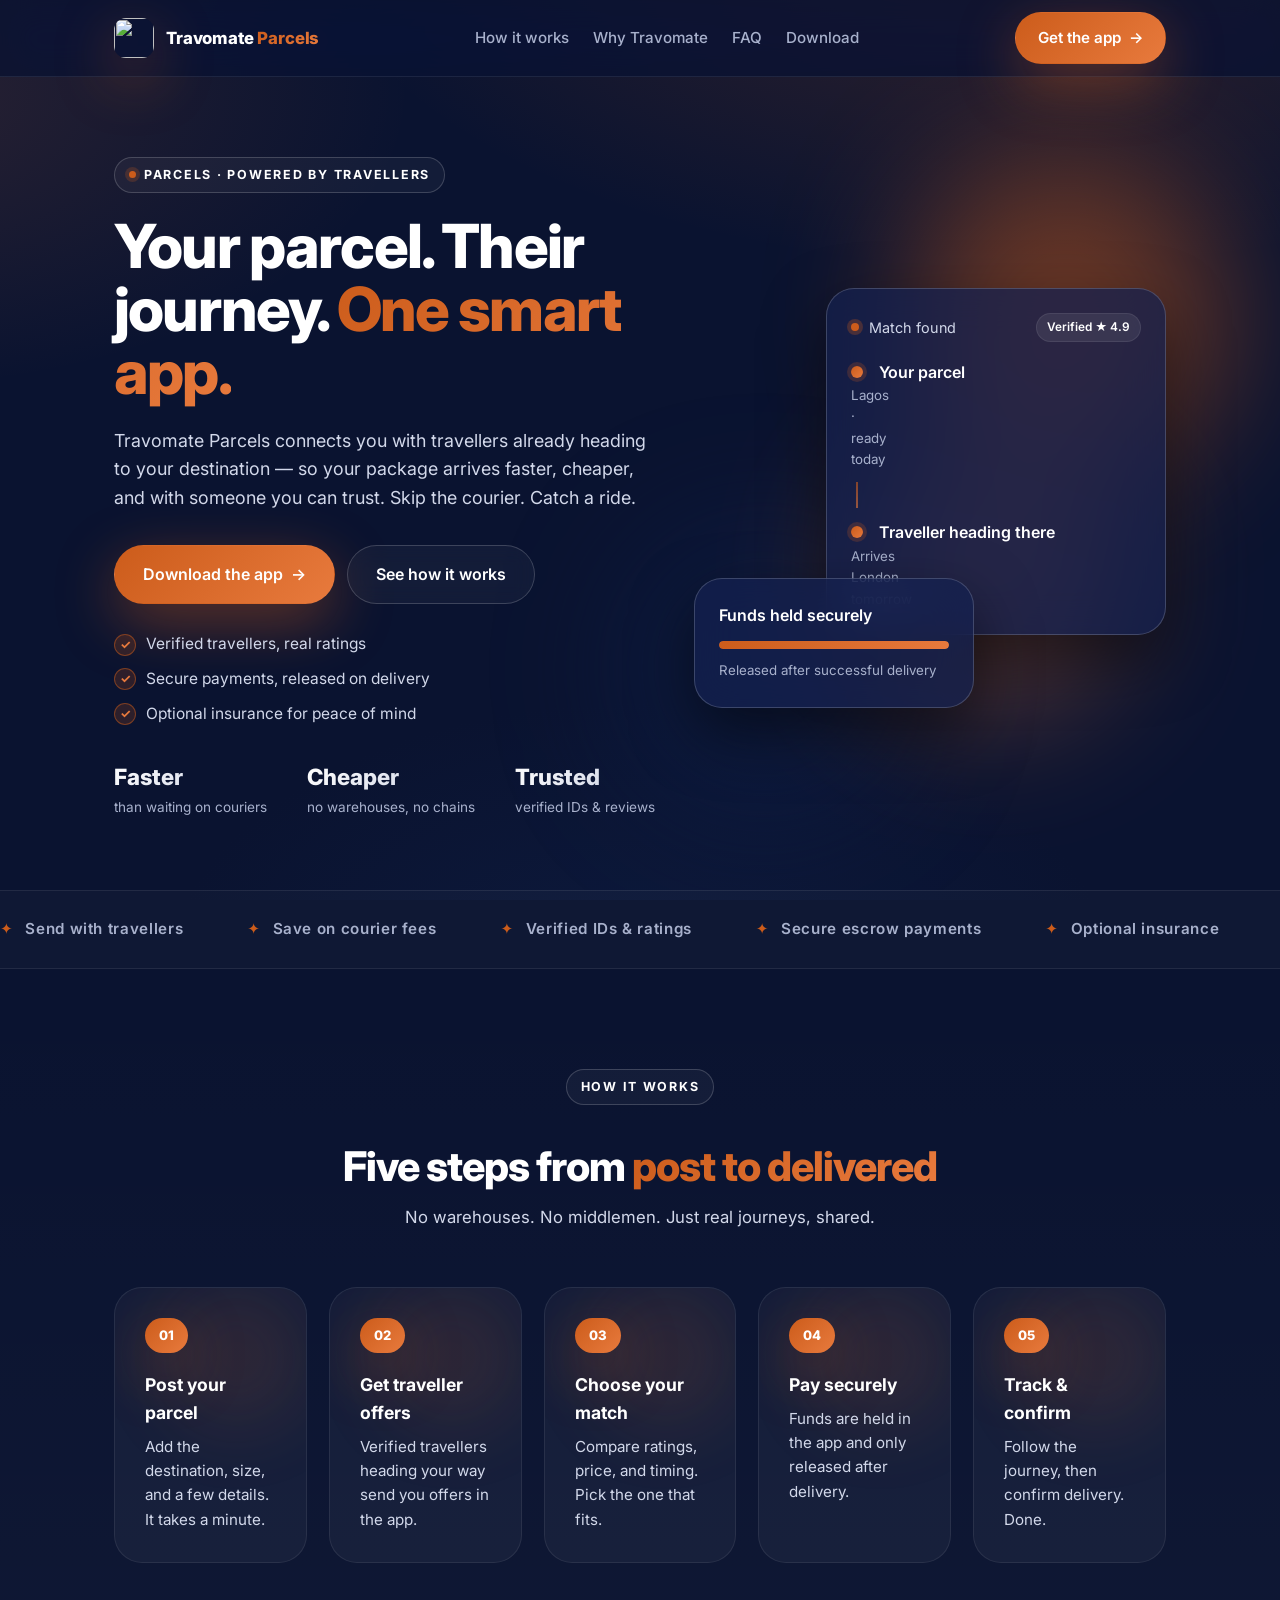
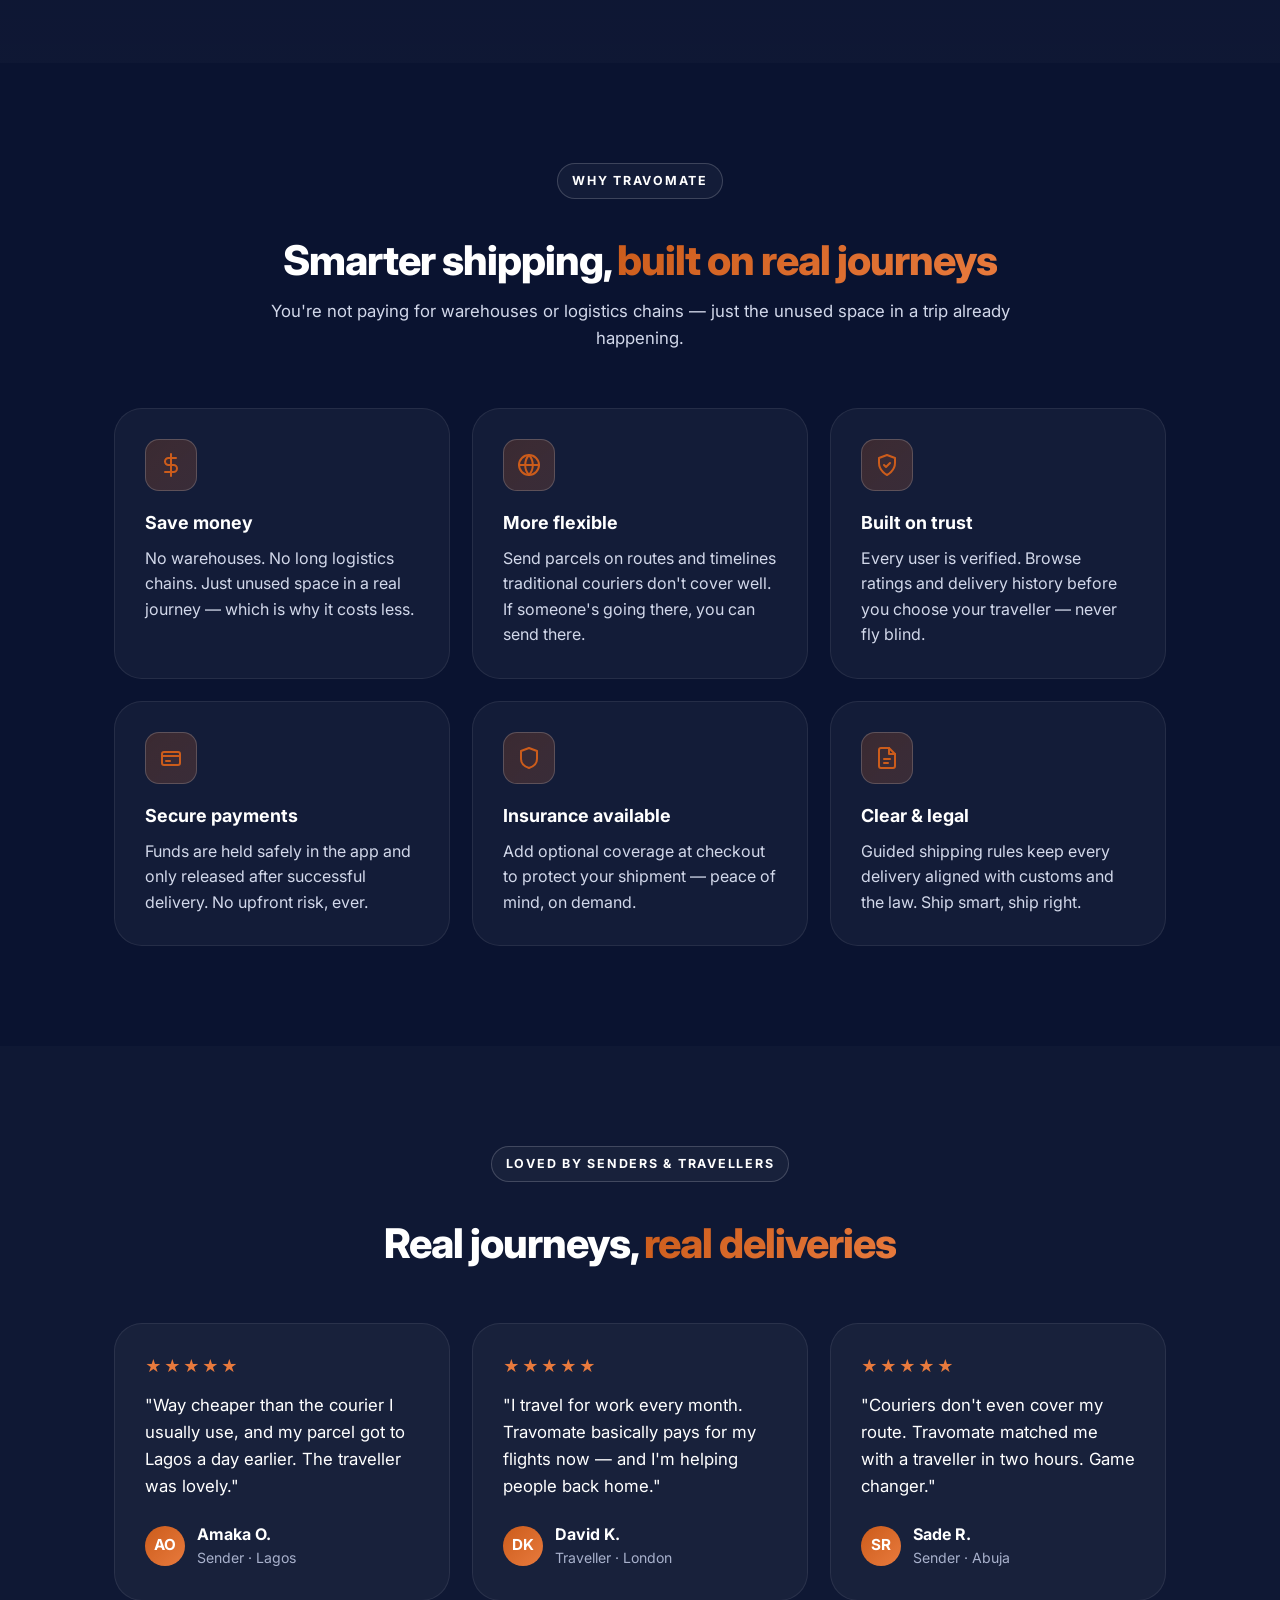
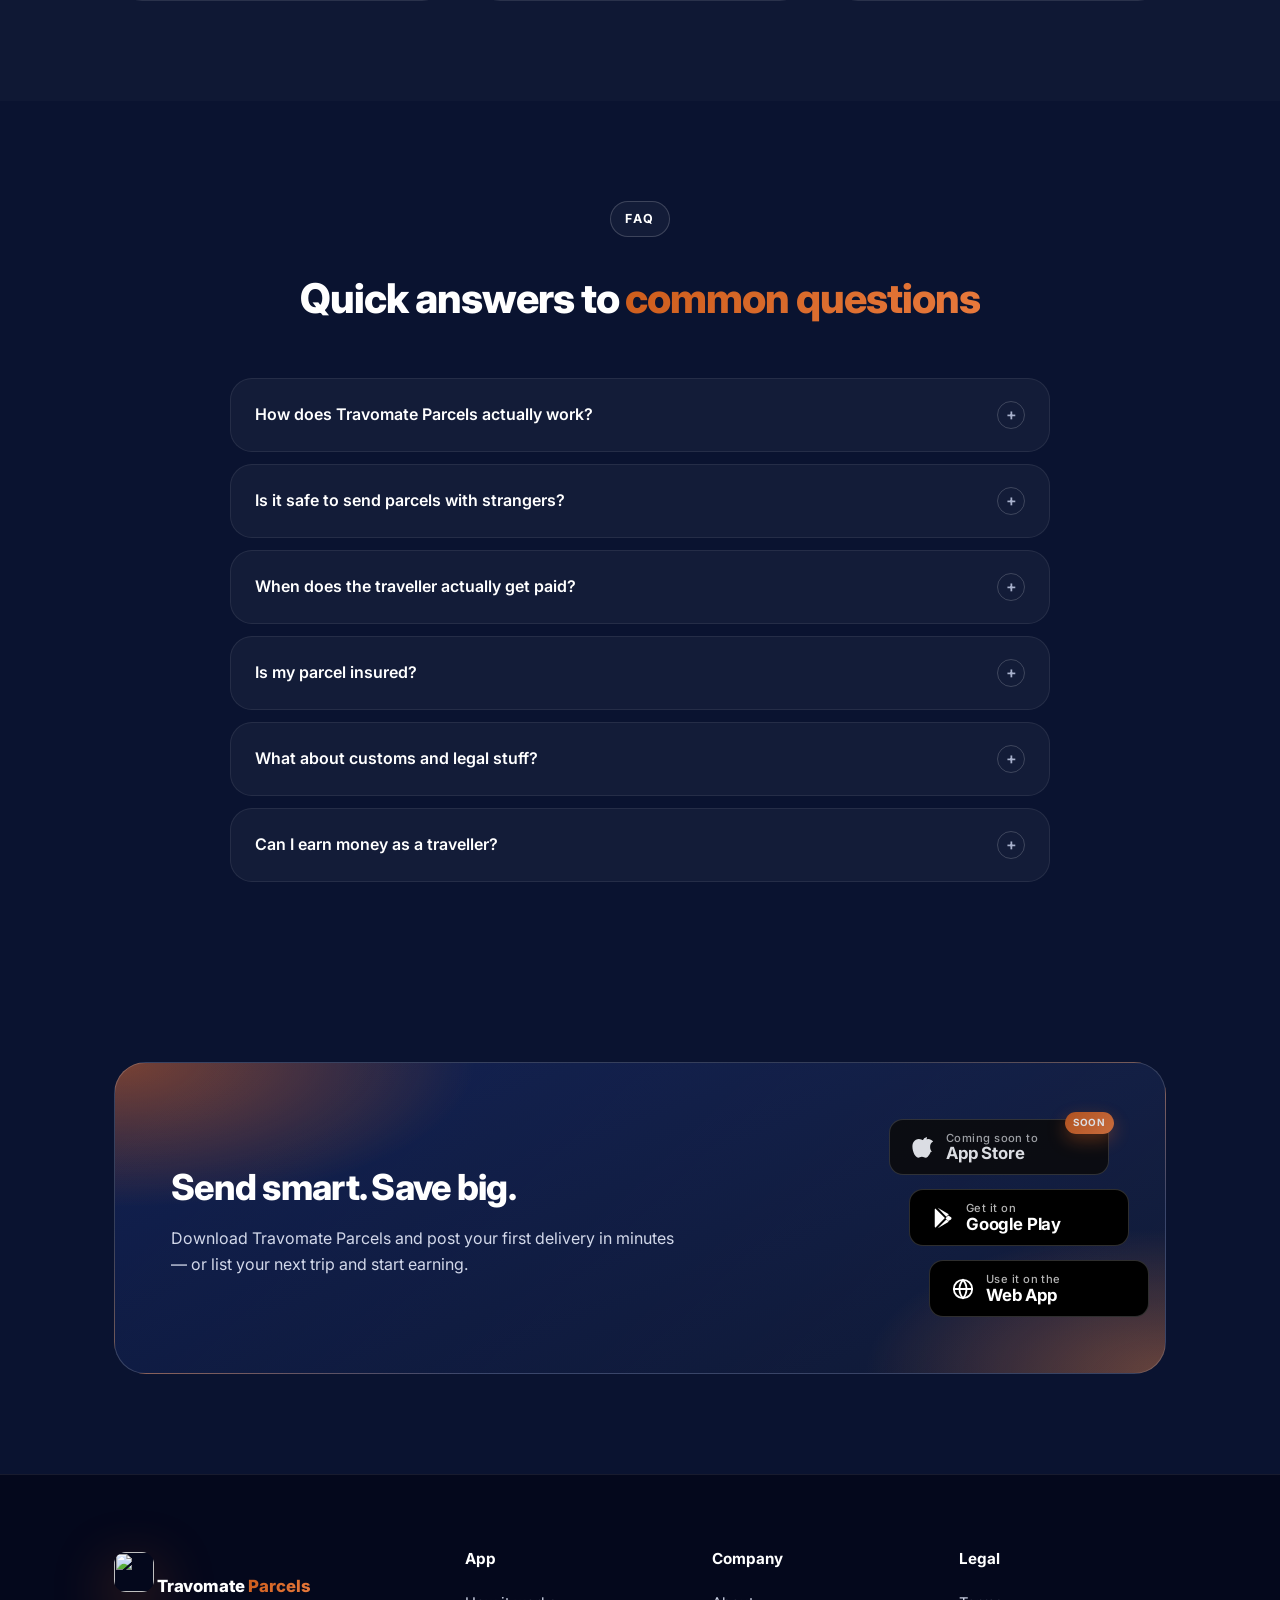
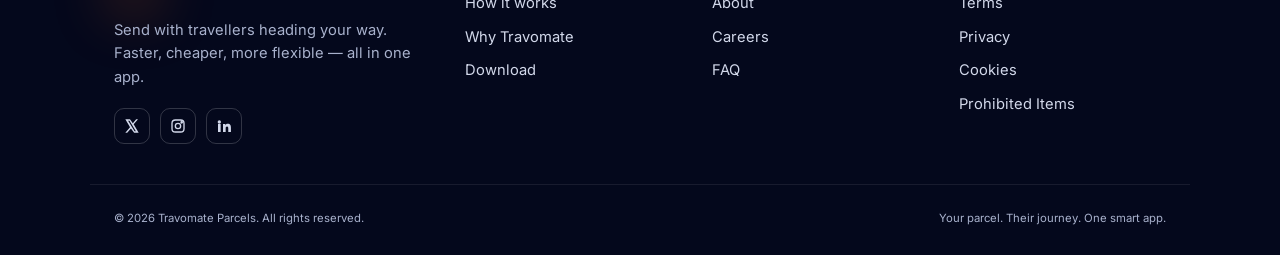
==== commit f01cd0eb: "legal pages Add legal pages: Terms, Privacy, Cookies, and Prohibited Items" ====
--- a/index.html
+++ b/index.html
@@ -332,9 +332,10 @@
       </div>
       <div>
         <h4>Legal</h4>
-        <a href="#">Terms</a>
-        <a href="#">Privacy</a>
-        <a href="#">Cookies</a>
+        <a href="terms.html">Terms</a>
+        <a href="privacy.html">Privacy</a>
+        <a href="cookies.html">Cookies</a>
+        <a href="prohibited-items.html">Prohibited Items</a>
       </div>
     </div>
     <div class="container footer-bottom">
--- a/styles.css
+++ b/styles.css
@@ -44,6 +44,7 @@
   background-attachment: fixed;
   line-height: 1.6;
   -webkit-font-smoothing: antialiased;
+  overflow-x: hidden;
 }
 
 .container {
@@ -55,6 +56,7 @@
 
 a { color: inherit; text-decoration: none; }
 img { max-width: 100%; display: block; }
+svg { max-width: 100%; }
 
 .sr-only {
   position: absolute; width: 1px; height: 1px; padding: 0; margin: -1px;
@@ -626,41 +628,116 @@
 .reveal.in { opacity: 1; transform: translateY(0); }
 
 /* Responsive */
+
+/* Laptops & smaller desktops (≈ 1280px and below) */
+@media (max-width: 1280px) {
+  :root { --container: 1100px; }
+  .hero { padding: 80px 0 72px; }
+  .hero-grid { gap: 48px; }
+  .nav-links { gap: 24px; }
+  .cta-actions-stagger .app-badge:nth-child(2) { transform: translateX(20px); }
+  .cta-actions-stagger .app-badge:nth-child(3) { transform: translateX(40px); }
+  .cta-actions-stagger .app-badge:nth-child(2):hover { transform: translateX(20px) translateY(-3px); }
+  .cta-actions-stagger .app-badge:nth-child(3):hover { transform: translateX(40px) translateY(-3px); }
+}
+
 @media (max-width: 1100px) {
   .steps-5 { grid-template-columns: repeat(3, 1fr); }
-}
+  .nav { gap: 16px; }
+  .nav-links { gap: 20px; }
+  .hero-grid { grid-template-columns: 1fr 0.85fr; gap: 40px; }
+  .card { width: 300px; }
+  .card-2 { width: 250px; }
+}
+
+/* Small laptops / large tablets */
 @media (max-width: 1020px) {
   .why-grid { grid-template-columns: repeat(2, 1fr); }
-}
+  section { padding: 88px 0; }
+  .cta { padding: 72px 0 88px; }
+  .cta-inner { padding: 48px; }
+}
+
+/* Tablets (portrait) */
 @media (max-width: 960px) {
-  .hero-grid, .cta-inner { grid-template-columns: 1fr; }
-  .hero-art { min-height: 440px; }
+  .hero { padding: 64px 0 56px; }
+  .hero-grid, .cta-inner {
+    grid-template-columns: 1fr;
+    gap: 40px;
+  }
+  .hero-art {
+    min-height: 420px;
+    max-width: 560px;
+    margin: 0 auto;
+    width: 100%;
+  }
+  .card:not(.card-2) { top: 30px; right: 0; }
+  .card-2 { bottom: 20px; left: 0; }
   .grid-3, .steps, .steps-5 { grid-template-columns: 1fr 1fr; }
   .footer-grid { grid-template-columns: 1fr 1fr; gap: 32px; }
   .cta-inner { padding: 40px; }
-}
+  .cta-actions-stagger { justify-self: stretch; }
+  .lead { max-width: none; }
+  .section-head { margin-bottom: 44px; }
+}
+
+/* Mobile (large) */
 @media (max-width: 720px) {
+  .container { padding: 0 20px; }
+  .nav { height: 64px; gap: 12px; }
   .nav-links, .nav-cta { display: none; }
   .nav-toggle { display: flex; }
   .nav-links.open {
     display: flex;
     flex-direction: column;
     position: absolute;
-    top: 76px; left: 0; right: 0;
+    top: 64px; left: 0; right: 0;
     background: rgba(10, 19, 48, 0.96);
     padding: 24px;
     gap: 16px;
     border-bottom: 1px solid var(--border);
     backdrop-filter: blur(18px);
   }
-  section { padding: 72px 0; }
-  .grid-3, .steps, .steps-5, .why-grid { grid-template-columns: 1fr; }
-  .footer-grid { grid-template-columns: 1fr; }
-  .cta-inner { padding: 32px; }
+  .logo-text { font-size: 0.98rem; }
+  .logo-mark { width: 36px; height: 36px; }
+  .logo-mark img { width: 36px; height: 36px; }
+
+  section { padding: 64px 0; }
+  .section-head { margin-bottom: 36px; }
+  .hero { padding: 40px 0 48px; }
+  .hero-grid { gap: 32px; }
+  .hero-actions { gap: 10px; }
+  .hero-actions .btn { flex: 1 1 auto; }
+  .lead { font-size: 1.02rem; }
+
+  .grid-3, .steps, .steps-5, .why-grid { grid-template-columns: 1fr; gap: 16px; }
+  .feature, .steps li, .quote { padding: 24px; }
+
+  .footer-grid { grid-template-columns: 1fr 1fr; gap: 28px; }
+  .footer-grid > div:first-child { grid-column: 1 / -1; }
+  .footer-bottom { flex-direction: column; align-items: flex-start; gap: 6px; }
+
+  .cta { padding: 56px 0 72px; }
+  .cta-inner { padding: 32px 24px; border-radius: 24px; }
   .cta-actions { flex-wrap: wrap; }
-  .card:not(.card-2) { width: 280px; }
-  .card-2 { width: 240px; left: 0; }
-  .app-badge { min-width: 0; flex: 1; }
+
+  .hero-art { min-height: 380px; max-width: 460px; }
+  .card { padding: 20px; }
+  .card:not(.card-2) { width: min(280px, 88%); top: 20px; right: 0; }
+  .card-2 { width: min(240px, 76%); left: 0; bottom: 10px; }
+
+  .trust { gap: 24px; }
+  .trust strong { font-size: 1.2rem; }
+
+  .marquee { padding: 20px 0; }
+  .marquee-track { gap: 40px; }
+  .marquee-track span { font-size: 0.88rem; }
+
+  .faq-item summary { padding: 18px 20px; font-size: 0.98rem; }
+  .faq-item p { padding: 0 20px 20px; }
+
+  .app-badge { min-width: 0; flex: 1; padding: 12px 18px; }
+  .app-badge-copy strong { font-size: 1rem; }
   .cta-actions-stagger .app-badge,
   .cta-actions-stagger .app-badge:nth-child(1),
   .cta-actions-stagger .app-badge:nth-child(2),
@@ -670,7 +747,222 @@
   .cta-actions-stagger .app-badge:nth-child(3):hover { transform: translateY(-2px); }
 }
 
+/* Small mobile */
+@media (max-width: 480px) {
+  .container { padding: 0 16px; }
+  .nav { height: 60px; }
+  .nav-links.open { top: 60px; padding: 20px; }
+  .logo-text { font-size: 0.92rem; }
+  .btn { padding: 12px 18px; font-size: 0.9rem; }
+  .btn-lg { padding: 14px 22px; font-size: 0.95rem; }
+  .hero-actions { flex-direction: column; align-items: stretch; }
+  .hero-actions .btn { width: 100%; }
+  .hero h1 { font-size: clamp(1.95rem, 8vw, 2.4rem); }
+  .lead { font-size: 0.98rem; }
+  .eyebrow { font-size: 0.72rem; padding: 6px 12px; }
+  section { padding: 52px 0; }
+  .cta-inner { padding: 28px 20px; }
+
+  .trust {
+    display: grid;
+    grid-template-columns: repeat(3, 1fr);
+    gap: 12px;
+    text-align: left;
+  }
+  .trust strong { font-size: 1.05rem; }
+  .trust span { font-size: 0.78rem; }
+
+  .hero-art { min-height: 340px; }
+  .card:not(.card-2) { width: min(260px, 86%); }
+  .card-2 { width: min(220px, 72%); }
+
+  .feature, .steps li, .quote { padding: 22px; border-radius: var(--radius-lg); }
+  .feature h3, .steps h3 { font-size: 1.05rem; }
+  .quote blockquote { font-size: 1rem; }
+
+  .footer-grid { grid-template-columns: 1fr; gap: 24px; }
+  .footer-grid > div:first-child { grid-column: auto; }
+
+  .app-badge { padding: 10px 16px; gap: 10px; }
+  .app-badge-copy strong { font-size: 0.95rem; }
+  .app-badge-copy small { font-size: 0.65rem; }
+
+  .marquee { padding: 16px 0; }
+  .marquee-track { gap: 28px; }
+}
+
+/* Extra small (older phones, narrow viewports) */
+@media (max-width: 360px) {
+  .container { padding: 0 14px; }
+  .hero h1 { font-size: 1.85rem; }
+  .section-head h2 { font-size: 1.6rem; }
+  .trust { grid-template-columns: 1fr; }
+  .trust strong { font-size: 1.15rem; }
+  .hero-art { min-height: 300px; }
+  .card:not(.card-2) { width: 86%; }
+  .card-2 { width: 72%; }
+}
+
+/* Short landscape phones — keep hero from feeling cramped */
+@media (max-height: 520px) and (orientation: landscape) and (max-width: 960px) {
+  .hero { padding: 32px 0 40px; }
+  .hero-art { min-height: 320px; }
+  section { padding: 48px 0; }
+}
+
 @media (prefers-reduced-motion: reduce) {
   .card-float, .marquee-track, .eyebrow .pulse { animation: none !important; }
   .reveal { opacity: 1; transform: none; transition: none; }
 }
+
+/* Legal pages */
+.legal {
+  padding: 80px 0 96px;
+}
+.legal-hero {
+  padding: 56px 0 32px;
+  background:
+    radial-gradient(900px 420px at 80% -20%, rgba(204, 92, 27, 0.18), transparent 60%),
+    radial-gradient(700px 360px at -10% -10%, rgba(232, 122, 61, 0.10), transparent 60%);
+  border-bottom: 1px solid var(--border);
+}
+.legal-hero .eyebrow { margin-bottom: 14px; }
+.legal-hero h1 {
+  font-size: clamp(2rem, 4.4vw, 3rem);
+  line-height: 1.1;
+  letter-spacing: -0.02em;
+  margin: 0 0 12px;
+  font-weight: 800;
+}
+.legal-hero .updated {
+  color: var(--muted);
+  font-size: 0.95rem;
+  margin: 0;
+}
+.legal-layout {
+  display: grid;
+  grid-template-columns: 260px 1fr;
+  gap: 48px;
+  margin-top: 40px;
+  align-items: start;
+}
+.legal-toc {
+  position: sticky;
+  top: 96px;
+  background: var(--surface);
+  border: 1px solid var(--border);
+  border-radius: var(--radius-lg);
+  padding: 22px 22px 18px;
+  backdrop-filter: blur(10px);
+}
+.legal-toc h2 {
+  font-size: 0.78rem;
+  text-transform: uppercase;
+  letter-spacing: 0.12em;
+  color: var(--muted);
+  margin: 0 0 14px;
+  font-weight: 700;
+}
+.legal-toc ol {
+  list-style: none;
+  margin: 0;
+  padding: 0;
+  counter-reset: toc;
+}
+.legal-toc li {
+  counter-increment: toc;
+  margin-bottom: 4px;
+}
+.legal-toc a {
+  display: block;
+  padding: 8px 10px;
+  border-radius: 10px;
+  font-size: 0.92rem;
+  color: var(--muted-strong);
+  transition: background 0.2s ease, color 0.2s ease;
+  line-height: 1.4;
+}
+.legal-toc a:hover {
+  background: var(--surface-strong);
+  color: var(--text);
+}
+.legal-content {
+  max-width: 760px;
+}
+.legal-content h2 {
+  font-size: 1.5rem;
+  margin: 40px 0 14px;
+  font-weight: 700;
+  letter-spacing: -0.01em;
+  scroll-margin-top: 96px;
+}
+.legal-content h2:first-child { margin-top: 0; }
+.legal-content h3 {
+  font-size: 1.12rem;
+  margin: 26px 0 10px;
+  font-weight: 600;
+  color: var(--muted-strong);
+}
+.legal-content p {
+  color: var(--muted-strong);
+  margin: 0 0 16px;
+  line-height: 1.75;
+}
+.legal-content ul {
+  padding-left: 0;
+  margin: 0 0 18px;
+  list-style: none;
+}
+.legal-content ul li {
+  position: relative;
+  padding-left: 26px;
+  color: var(--muted-strong);
+  margin-bottom: 10px;
+  line-height: 1.7;
+}
+.legal-content ul li::before {
+  content: "";
+  position: absolute;
+  left: 6px;
+  top: 12px;
+  width: 6px;
+  height: 6px;
+  border-radius: 50%;
+  background: var(--primary-2);
+}
+.legal-content strong { color: var(--text); }
+.legal-content a {
+  color: var(--primary-2);
+  text-decoration: underline;
+  text-underline-offset: 3px;
+}
+.legal-content a:hover { color: var(--primary); }
+.legal-content .contact-block {
+  background: var(--surface);
+  border: 1px solid var(--border);
+  border-radius: var(--radius-lg);
+  padding: 22px 24px;
+  margin: 12px 0 16px;
+}
+.legal-content .contact-block p { margin: 0 0 6px; }
+.legal-content .contact-block p:last-child { margin-bottom: 0; }
+
+@media (max-width: 900px) {
+  .legal-layout {
+    grid-template-columns: 1fr;
+    gap: 24px;
+  }
+  .legal-toc {
+    position: static;
+    order: -1;
+  }
+  .legal-content h2 { font-size: 1.3rem; }
+}
+
+@media (max-width: 480px) {
+  .legal { padding: 56px 0 72px; }
+  .legal-hero { padding: 40px 0 24px; }
+  .legal-toc { padding: 18px; }
+  .legal-content h2 { font-size: 1.2rem; margin-top: 32px; }
+  .legal-content h3 { font-size: 1.02rem; }
+}
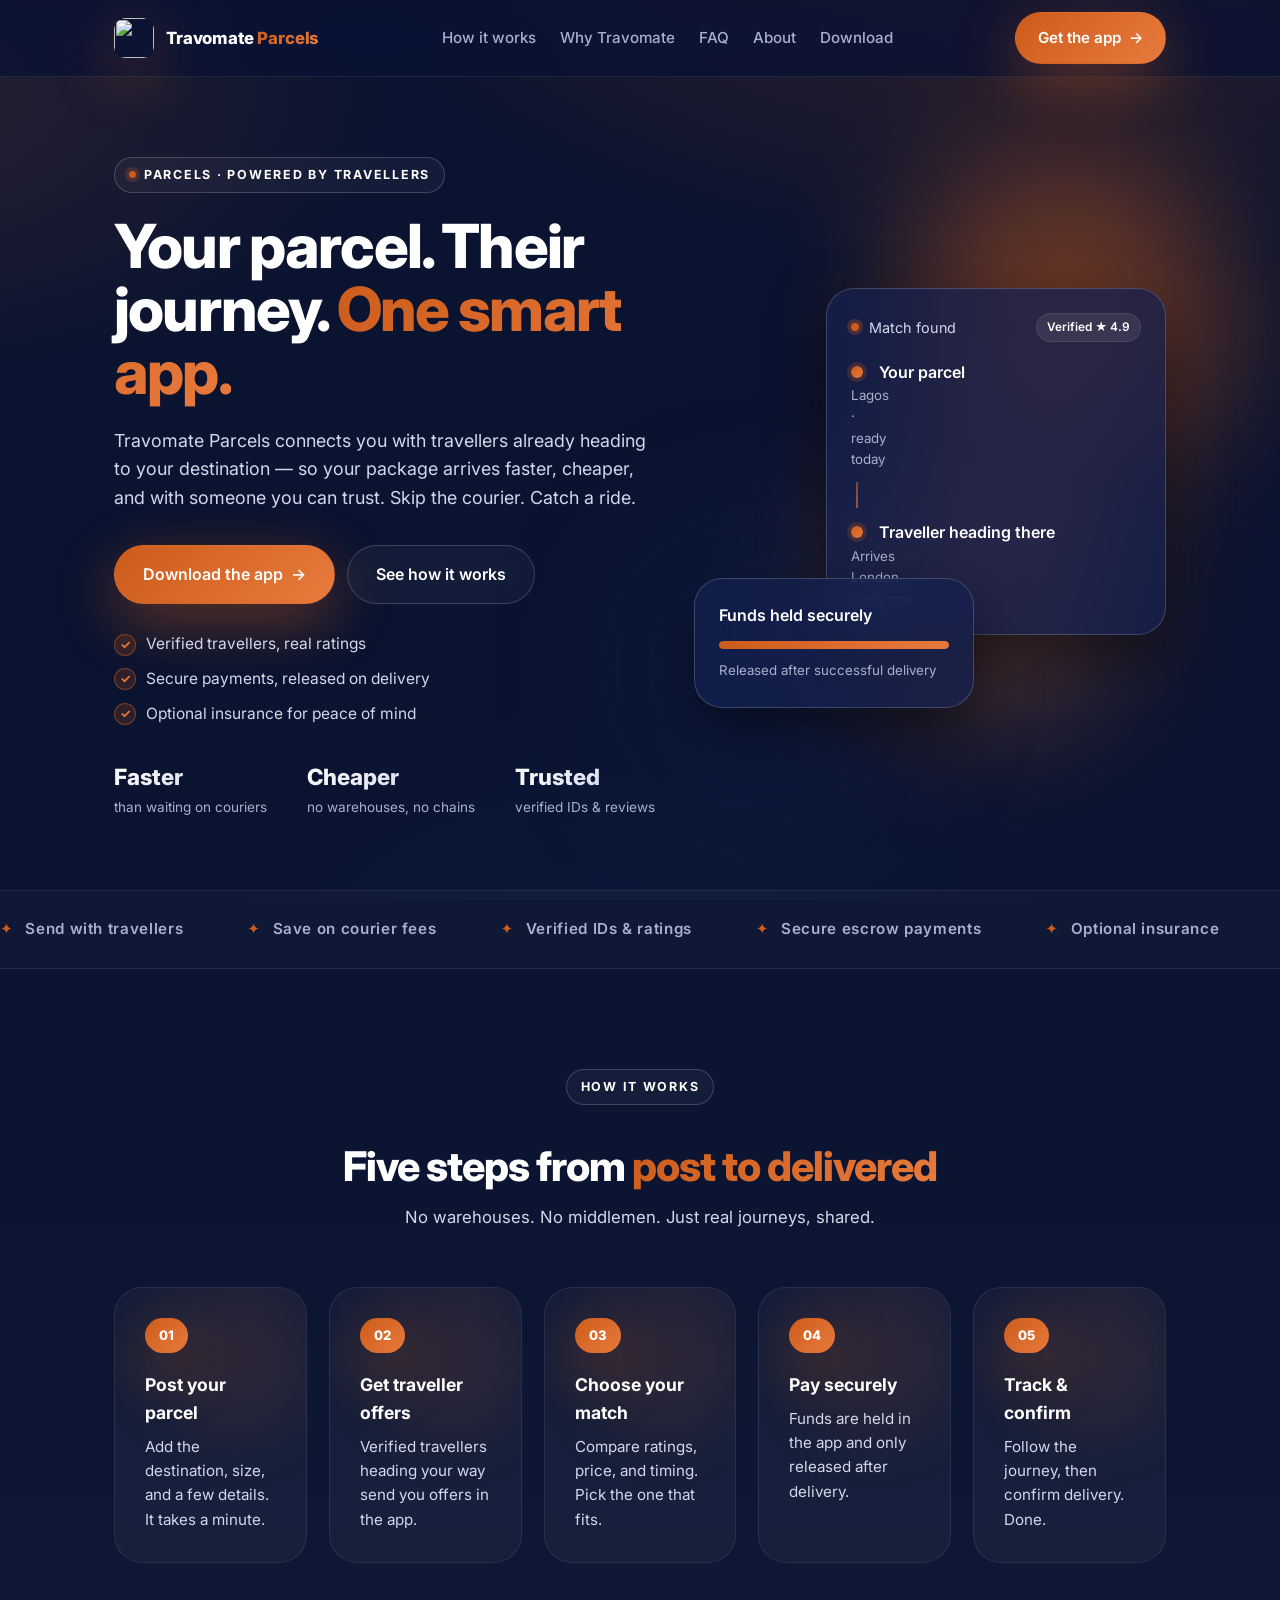
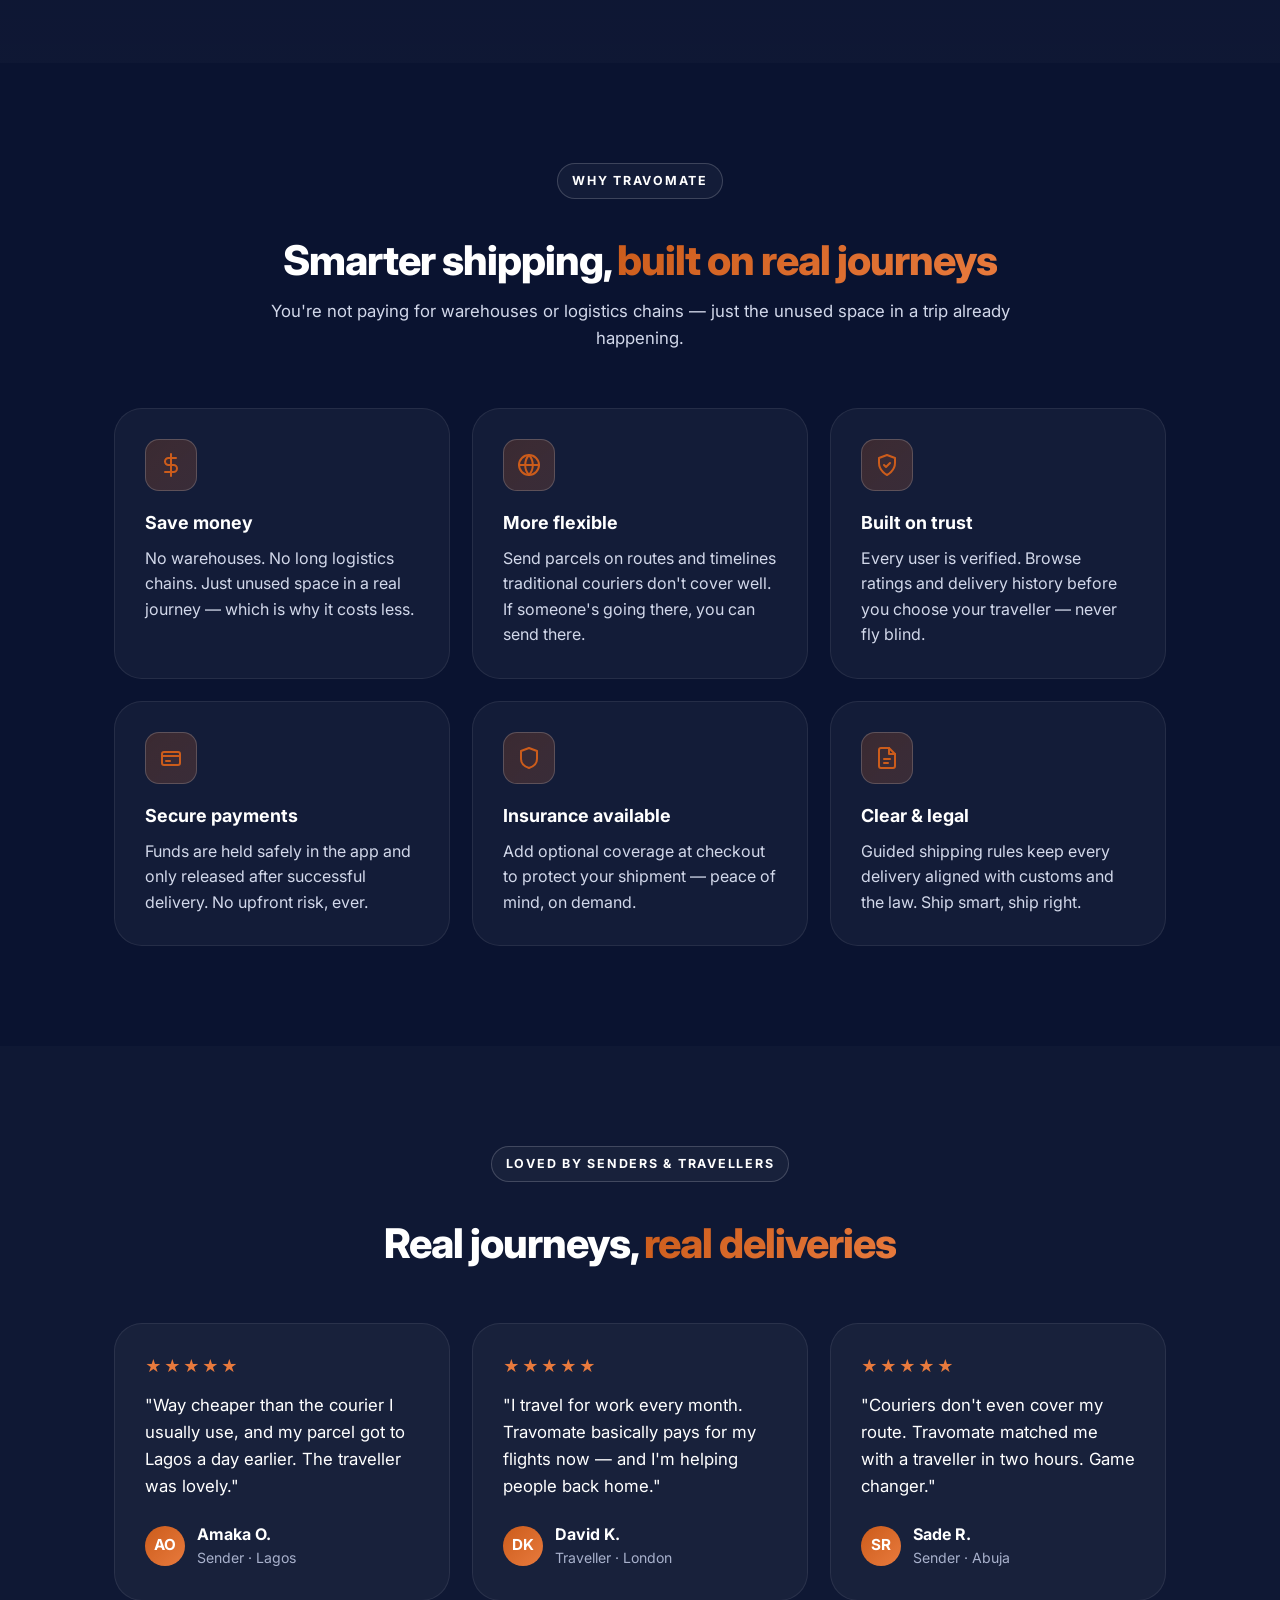
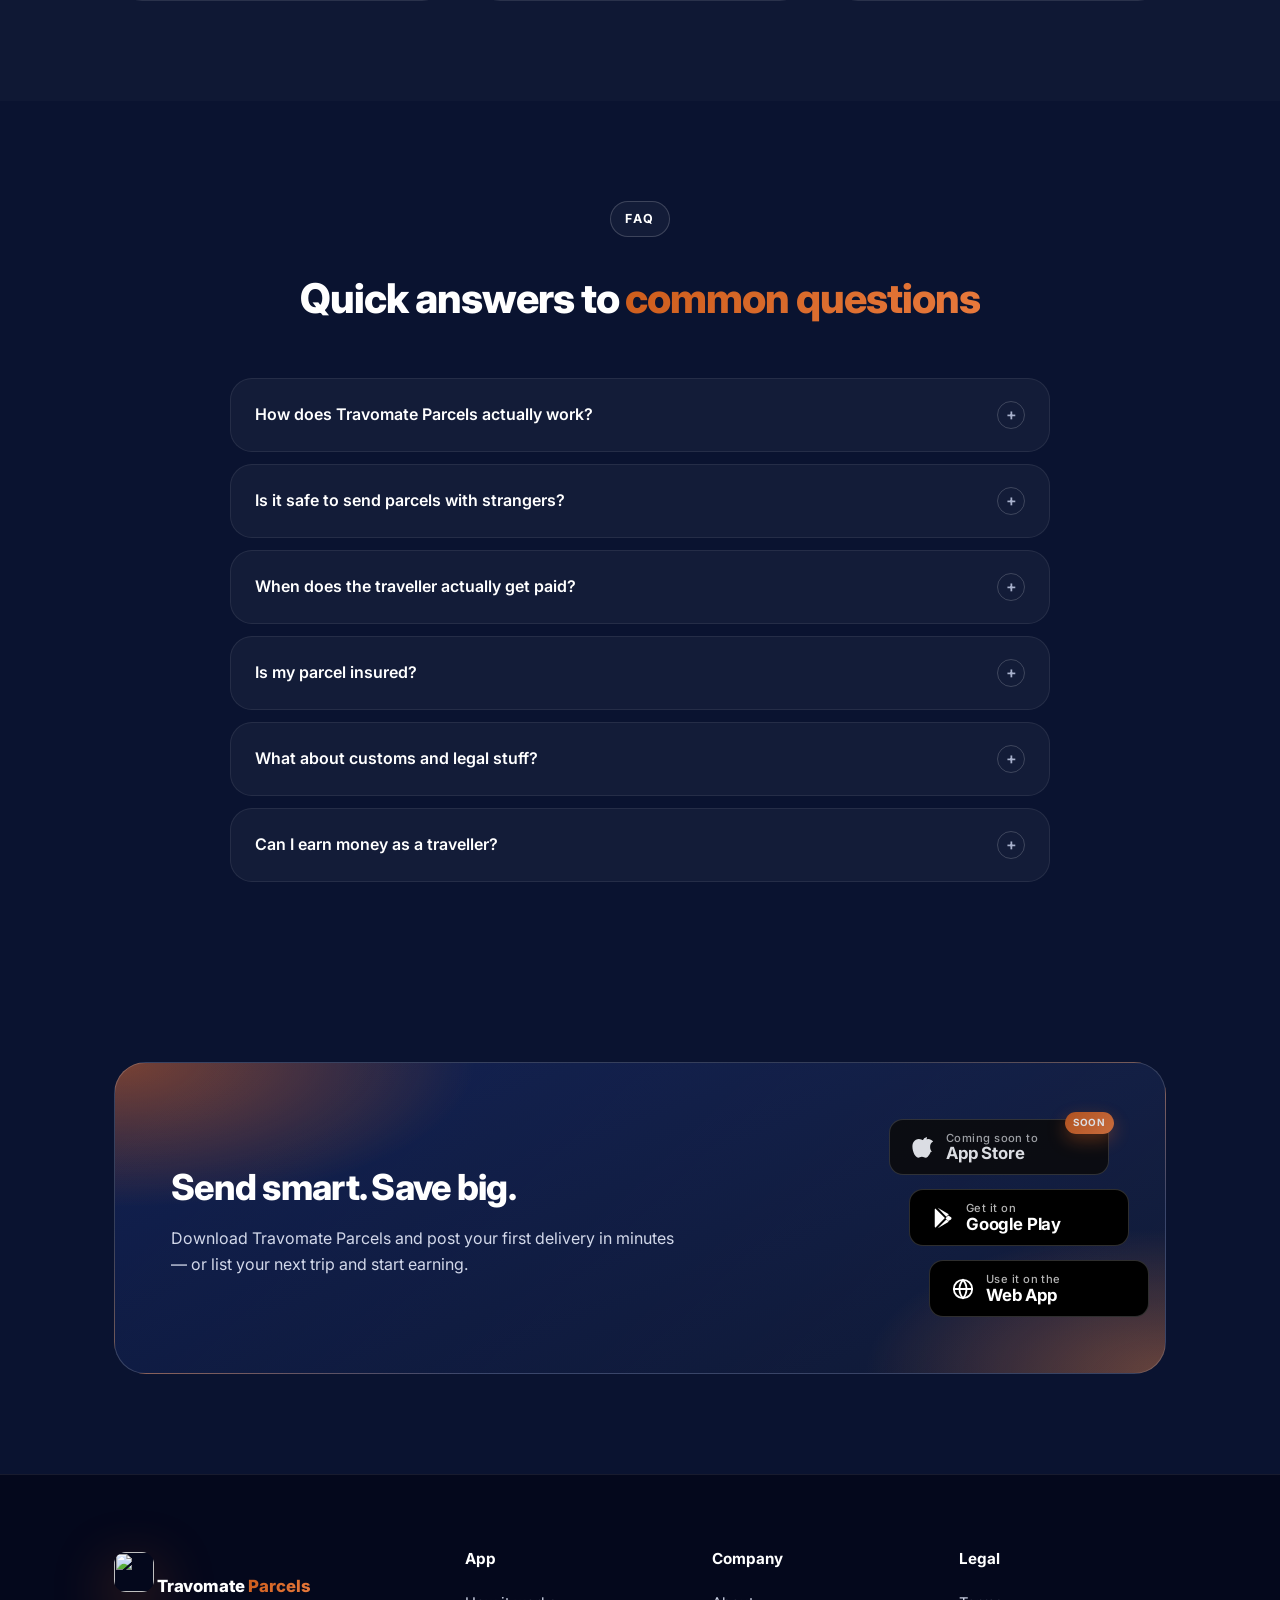
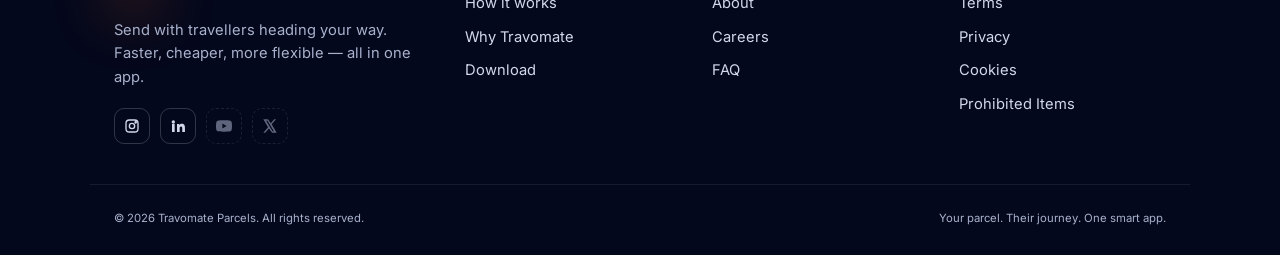
==== commit 3b33de8d: "Merge pull request #11 from Delviss/claude/add-missing-pages-MJttn Add FAQ, About, and Careers pages" ====
--- a/index.html
+++ b/index.html
@@ -25,6 +25,7 @@
         <a href="#how">How it works</a>
         <a href="#why">Why Travomate</a>
         <a href="#faq">FAQ</a>
+        <a href="about.html">About</a>
         <a href="#download">Download</a>
       </nav>
       <div class="nav-cta">
@@ -307,15 +308,18 @@
         </a>
         <p class="footer-tag">Send with travellers heading your way. Faster, cheaper, more flexible — all in one app.</p>
         <div class="socials">
-          <a href="#" aria-label="Twitter">
-            <svg width="16" height="16" viewBox="0 0 24 24" fill="currentColor"><path d="M18.244 2H21l-6.52 7.45L22 22h-6.83l-4.78-6.25L4.8 22H2l7.04-8.04L2 2h6.94l4.32 5.71L18.244 2zm-2.39 18h1.94L8.27 4H6.2l9.654 16z"/></svg>
-          </a>
-          <a href="#" aria-label="Instagram">
+          <a href="https://www.instagram.com/travomate_parcels?utm_source=ig_web_button_share_sheet&igsh=ZDNlZDc0MzIxNw==" target="_blank" rel="noopener noreferrer" aria-label="Travomate Parcels on Instagram">
             <svg width="16" height="16" viewBox="0 0 24 24" fill="none" stroke="currentColor" stroke-width="2"><rect x="3" y="3" width="18" height="18" rx="5"/><circle cx="12" cy="12" r="4"/><circle cx="17.5" cy="6.5" r="1" fill="currentColor"/></svg>
           </a>
-          <a href="#" aria-label="LinkedIn">
+          <a href="https://www.linkedin.com/company/travomate-sp-z-o-o/?viewAsMember=true" target="_blank" rel="noopener noreferrer" aria-label="Travomate SP Z.O.O on LinkedIn">
             <svg width="16" height="16" viewBox="0 0 24 24" fill="currentColor"><path d="M4.98 3.5a2.5 2.5 0 1 1-.001 5.001A2.5 2.5 0 0 1 4.98 3.5zM3 9h4v12H3V9zm7 0h3.8v1.7h.05c.53-1 1.83-2.05 3.77-2.05 4.04 0 4.78 2.66 4.78 6.13V21h-4v-5.4c0-1.29-.02-2.95-1.8-2.95-1.8 0-2.08 1.4-2.08 2.85V21h-4V9z"/></svg>
           </a>
+          <span class="social-soon" aria-label="YouTube — coming soon" title="YouTube — coming soon">
+            <svg width="16" height="16" viewBox="0 0 24 24" fill="currentColor"><path d="M23.5 6.2a3 3 0 0 0-2.1-2.1C19.5 3.5 12 3.5 12 3.5s-7.5 0-9.4.6A3 3 0 0 0 .5 6.2C0 8.1 0 12 0 12s0 3.9.5 5.8a3 3 0 0 0 2.1 2.1c1.9.6 9.4.6 9.4.6s7.5 0 9.4-.6a3 3 0 0 0 2.1-2.1c.5-1.9.5-5.8.5-5.8s0-3.9-.5-5.8zM9.6 15.6V8.4l6.3 3.6-6.3 3.6z"/></svg>
+          </span>
+          <span class="social-soon" aria-label="X (Twitter) — coming soon" title="X — coming soon">
+            <svg width="16" height="16" viewBox="0 0 24 24" fill="currentColor"><path d="M18.244 2H21l-6.52 7.45L22 22h-6.83l-4.78-6.25L4.8 22H2l7.04-8.04L2 2h6.94l4.32 5.71L18.244 2zm-2.39 18h1.94L8.27 4H6.2l9.654 16z"/></svg>
+          </span>
         </div>
       </div>
       <div>
@@ -326,9 +330,9 @@
       </div>
       <div>
         <h4>Company</h4>
-        <a href="#">About</a>
-        <a href="#">Careers</a>
-        <a href="#faq">FAQ</a>
+        <a href="about.html">About</a>
+        <a href="careers.html">Careers</a>
+        <a href="faq.html">FAQ</a>
       </div>
       <div>
         <h4>Legal</h4>
--- a/styles.css
+++ b/styles.css
@@ -966,3 +966,307 @@
   .legal-content h2 { font-size: 1.2rem; margin-top: 32px; }
   .legal-content h3 { font-size: 1.02rem; }
 }
+
+/* About / Careers shared intro */
+.about-intro,
+.careers-intro {
+  padding: 64px 0 24px;
+}
+.about-grid {
+  display: grid;
+  grid-template-columns: 1.3fr 0.7fr;
+  gap: 48px;
+  align-items: start;
+}
+.about-copy h2 {
+  font-size: clamp(1.5rem, 2.6vw, 2rem);
+  line-height: 1.2;
+  letter-spacing: -0.02em;
+  margin: 0 0 16px;
+  font-weight: 800;
+}
+.about-copy p {
+  color: var(--muted-strong);
+  margin: 0 0 14px;
+  font-size: 1.05rem;
+  line-height: 1.7;
+}
+.about-copy strong { color: var(--text); }
+.about-pill-stack {
+  display: grid;
+  gap: 14px;
+}
+.about-pill {
+  background: var(--surface);
+  border: 1px solid var(--border);
+  border-radius: var(--radius-lg);
+  padding: 18px 20px;
+  display: flex;
+  flex-direction: column;
+  gap: 4px;
+  transition: border-color 0.2s ease, background 0.2s ease;
+}
+.about-pill:hover {
+  border-color: var(--border-strong);
+  background: var(--surface-strong);
+}
+.about-pill strong {
+  font-size: 0.78rem;
+  text-transform: uppercase;
+  letter-spacing: 0.12em;
+  color: var(--primary-2);
+  font-weight: 700;
+}
+.about-pill span { color: var(--muted-strong); font-size: 0.98rem; }
+
+.about-values {
+  padding: 80px 0 60px;
+}
+
+@media (max-width: 900px) {
+  .about-grid {
+    grid-template-columns: 1fr;
+    gap: 28px;
+  }
+  .about-intro,
+  .careers-intro { padding: 48px 0 16px; }
+  .about-values { padding: 56px 0 40px; }
+}
+
+/* Social "coming soon" placeholder (matches .socials a) */
+.socials .social-soon {
+  width: 36px; height: 36px;
+  display: grid; place-items: center;
+  border: 1px dashed var(--border-strong);
+  border-radius: 10px;
+  color: var(--muted);
+  background: transparent;
+  cursor: not-allowed;
+  opacity: 0.55;
+}
+.socials .social-soon:hover {
+  color: var(--muted);
+  border-color: var(--border-strong);
+  background: transparent;
+}
+
+/* Careers — perks reuse .why-grid; open roles styling */
+.open-roles { padding: 60px 0 80px; }
+.roles-list {
+  display: grid;
+  gap: 24px;
+  max-width: 980px;
+  margin: 0 auto;
+}
+.role-card {
+  background: var(--surface);
+  border: 1px solid var(--border);
+  border-radius: var(--radius-xl);
+  padding: 32px;
+  transition: border-color 0.25s ease, background 0.25s ease, transform 0.25s ease;
+}
+.role-card:hover {
+  border-color: var(--border-strong);
+  background: var(--surface-strong);
+  transform: translateY(-3px);
+}
+.role-head {
+  display: flex;
+  justify-content: space-between;
+  gap: 24px;
+  align-items: flex-start;
+  border-bottom: 1px solid var(--border);
+  padding-bottom: 20px;
+  margin-bottom: 22px;
+  flex-wrap: wrap;
+}
+.role-tag {
+  display: inline-block;
+  background: var(--grad-soft);
+  color: var(--primary-2);
+  border: 1px solid rgba(204,92,27,0.4);
+  padding: 5px 12px;
+  border-radius: 999px;
+  font-size: 0.72rem;
+  font-weight: 700;
+  letter-spacing: 0.1em;
+  text-transform: uppercase;
+  margin-bottom: 12px;
+}
+.role-head h3 {
+  margin: 0 0 6px;
+  font-size: 1.4rem;
+  font-weight: 800;
+  letter-spacing: -0.01em;
+}
+.role-meta {
+  margin: 0;
+  color: var(--muted);
+  font-size: 0.92rem;
+}
+.role-body p {
+  color: var(--muted-strong);
+  margin: 0 0 18px;
+  line-height: 1.7;
+}
+.role-body h4 {
+  margin: 22px 0 10px;
+  font-size: 1rem;
+  font-weight: 700;
+  color: var(--text);
+}
+.role-body ul {
+  list-style: none;
+  margin: 0 0 6px;
+  padding: 0;
+}
+.role-body ul li {
+  position: relative;
+  padding-left: 24px;
+  color: var(--muted-strong);
+  margin-bottom: 8px;
+  line-height: 1.65;
+  font-size: 0.97rem;
+}
+.role-body ul li::before {
+  content: "";
+  position: absolute;
+  left: 6px;
+  top: 11px;
+  width: 6px;
+  height: 6px;
+  border-radius: 50%;
+  background: var(--primary-2);
+}
+
+.roles-cta {
+  margin: 44px auto 0;
+  max-width: 720px;
+  text-align: center;
+  background: var(--surface);
+  border: 1px solid var(--border-strong);
+  border-radius: var(--radius-xl);
+  padding: 36px 28px;
+}
+.roles-cta h3 {
+  margin: 0 0 10px;
+  font-size: 1.4rem;
+  font-weight: 800;
+  letter-spacing: -0.01em;
+}
+.roles-cta p {
+  margin: 0 0 22px;
+  color: var(--muted-strong);
+}
+
+.how-to-apply { padding: 60px 0 96px; }
+.how-to-apply .steps { grid-template-columns: repeat(3, 1fr); }
+.how-to-apply .steps a { color: var(--primary-2); }
+
+@media (max-width: 720px) {
+  .role-card { padding: 24px; }
+  .role-head { gap: 16px; }
+  .role-head h3 { font-size: 1.2rem; }
+  .role-head .btn { width: 100%; }
+  .roles-cta { padding: 28px 22px; }
+  .how-to-apply .steps { grid-template-columns: 1fr; }
+}
+
+/* FAQ page */
+.faq-page { padding: 64px 0 96px; }
+.faq-page-grid {
+  display: grid;
+  grid-template-columns: 260px 1fr;
+  gap: 48px;
+  align-items: start;
+  margin-top: 24px;
+}
+.faq-toc {
+  position: sticky;
+  top: 96px;
+  background: var(--surface);
+  border: 1px solid var(--border);
+  border-radius: var(--radius-lg);
+  padding: 22px 22px 18px;
+  backdrop-filter: blur(10px);
+}
+.faq-toc h2 {
+  font-size: 0.78rem;
+  text-transform: uppercase;
+  letter-spacing: 0.12em;
+  color: var(--muted);
+  margin: 0 0 14px;
+  font-weight: 700;
+}
+.faq-toc ol {
+  list-style: none;
+  margin: 0;
+  padding: 0;
+}
+.faq-toc li { margin-bottom: 4px; }
+.faq-toc a {
+  display: block;
+  padding: 8px 10px;
+  border-radius: 10px;
+  font-size: 0.92rem;
+  color: var(--muted-strong);
+  transition: background 0.2s ease, color 0.2s ease;
+  line-height: 1.4;
+}
+.faq-toc a:hover {
+  background: var(--surface-strong);
+  color: var(--text);
+}
+.faq-page-content { max-width: 820px; }
+.faq-page-content h2 {
+  font-size: 1.5rem;
+  margin: 40px 0 18px;
+  font-weight: 800;
+  letter-spacing: -0.01em;
+  scroll-margin-top: 96px;
+}
+.faq-page-content h2:first-child { margin-top: 0; }
+.faq-page-content .faq-list { max-width: none; margin-bottom: 8px; }
+.faq-page-content .faq-item p a,
+.faq-page-content a {
+  color: var(--primary-2);
+  text-decoration: underline;
+  text-underline-offset: 3px;
+}
+.faq-page-content .faq-item p a:hover,
+.faq-page-content a:hover { color: var(--primary); }
+
+.faq-cta {
+  margin: 44px 0 0;
+  background: var(--surface);
+  border: 1px solid var(--border-strong);
+  border-radius: var(--radius-xl);
+  padding: 36px 28px;
+  text-align: center;
+}
+.faq-cta h3 {
+  margin: 0 0 10px;
+  font-size: 1.4rem;
+  font-weight: 800;
+  letter-spacing: -0.01em;
+}
+.faq-cta p { margin: 0 0 22px; color: var(--muted-strong); }
+.faq-cta .btn { text-decoration: none; }
+
+@media (max-width: 900px) {
+  .faq-page-grid {
+    grid-template-columns: 1fr;
+    gap: 24px;
+  }
+  .faq-toc {
+    position: static;
+    order: -1;
+  }
+  .faq-page-content h2 { font-size: 1.25rem; }
+}
+
+@media (max-width: 480px) {
+  .faq-page { padding: 48px 0 72px; }
+  .faq-page-content h2 { font-size: 1.15rem; margin-top: 32px; }
+  .faq-cta { padding: 28px 22px; }
+}
